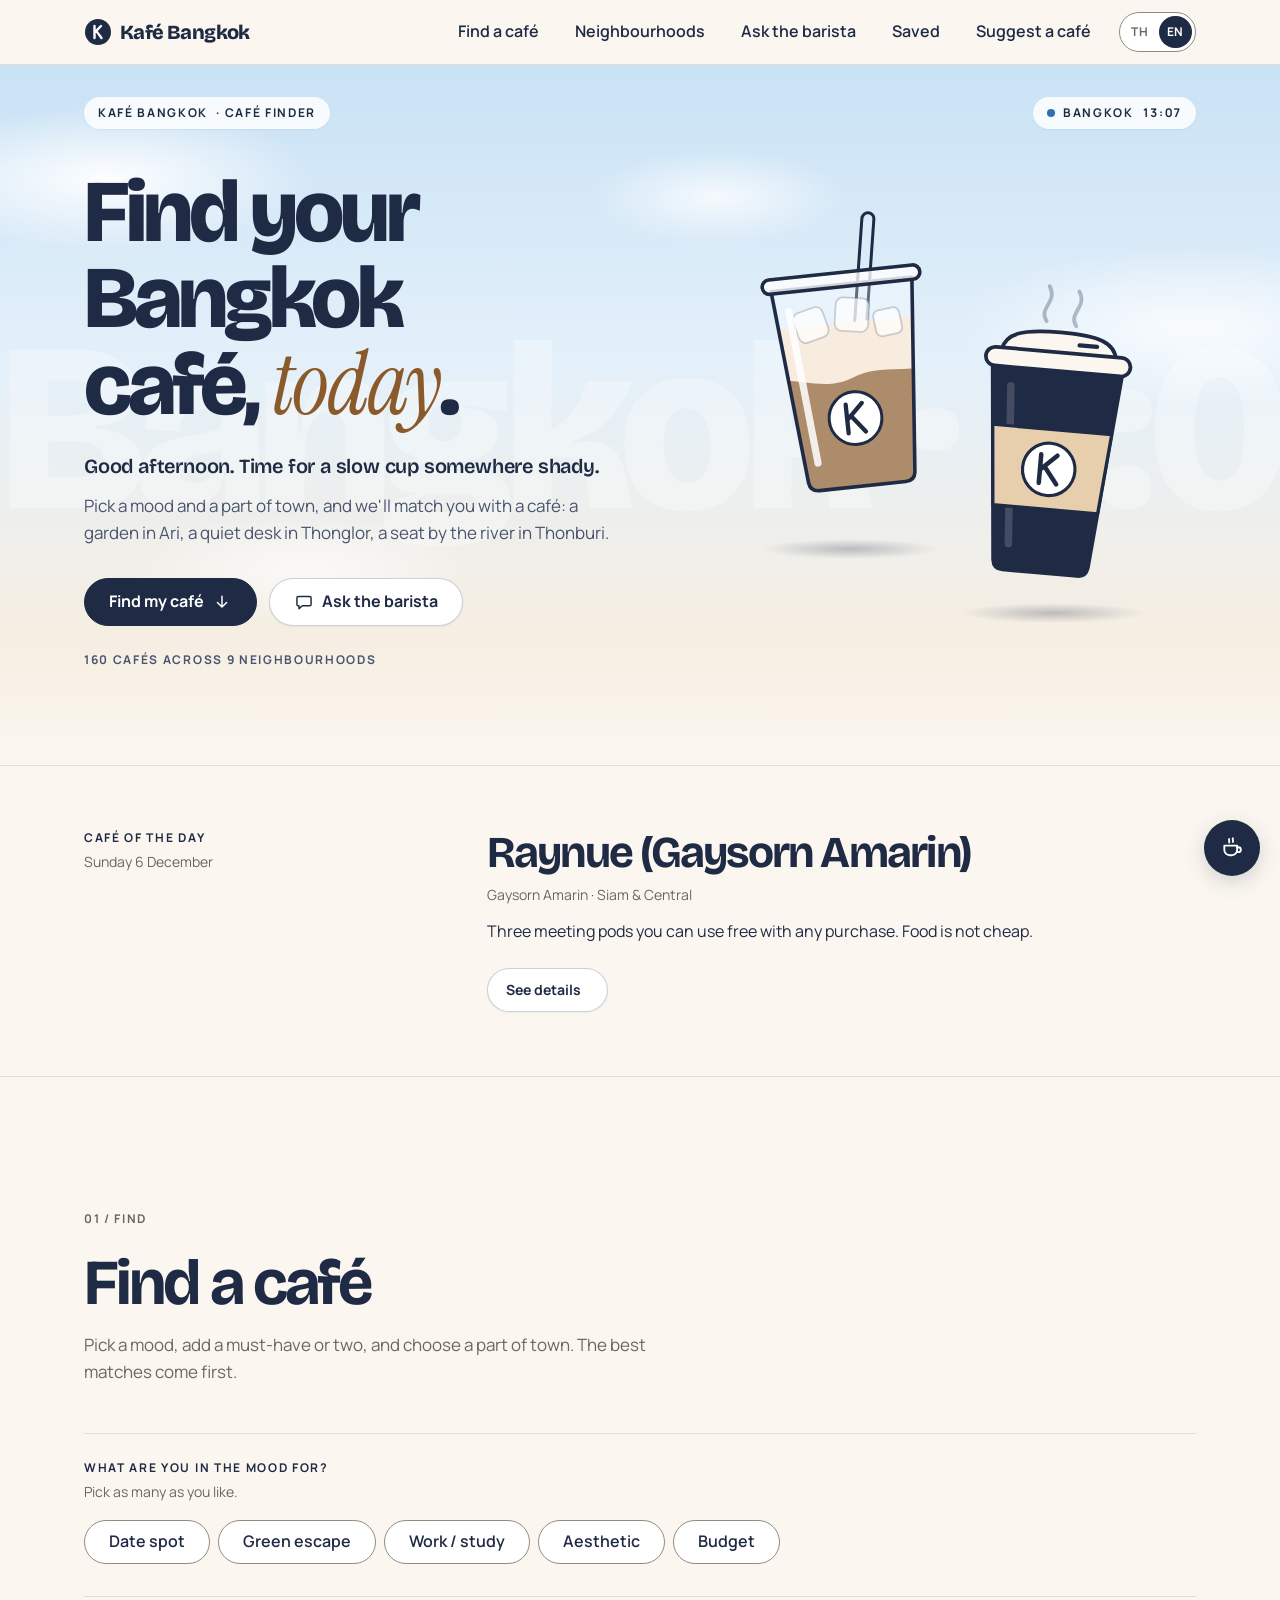
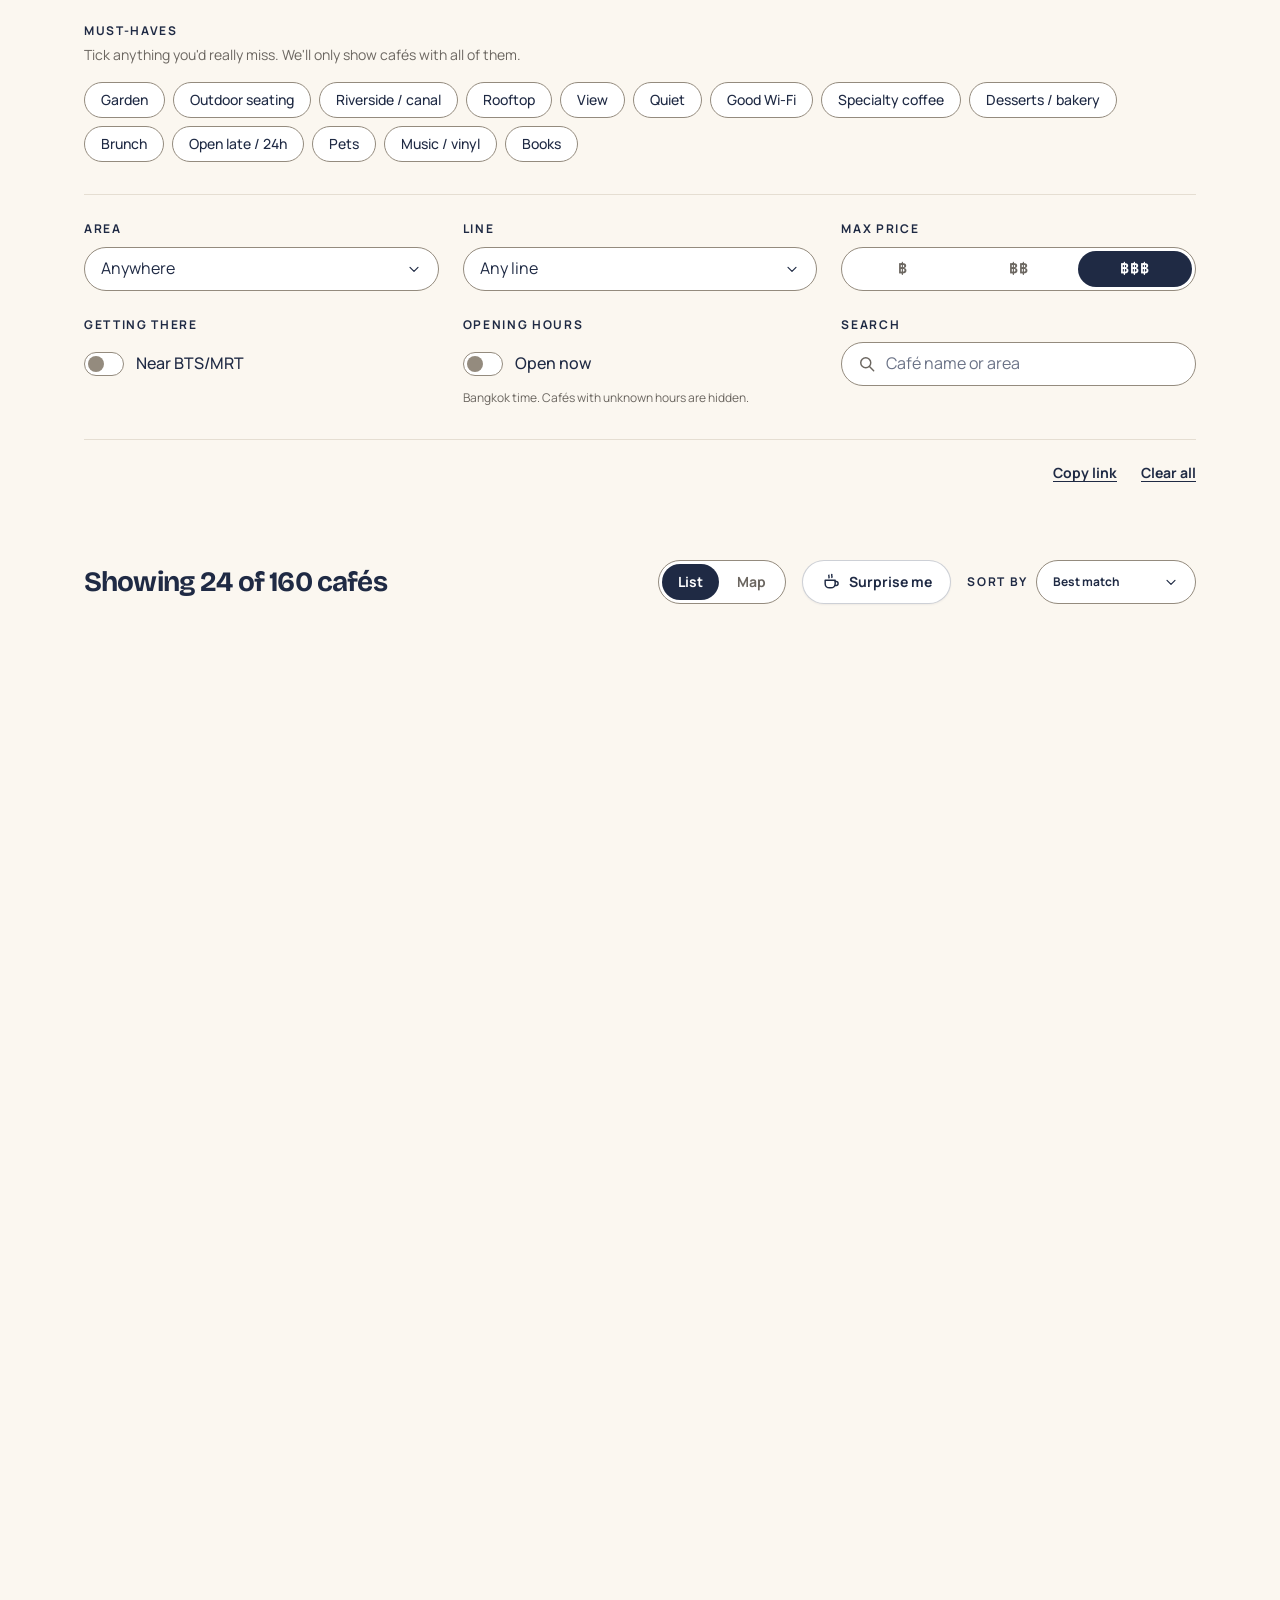
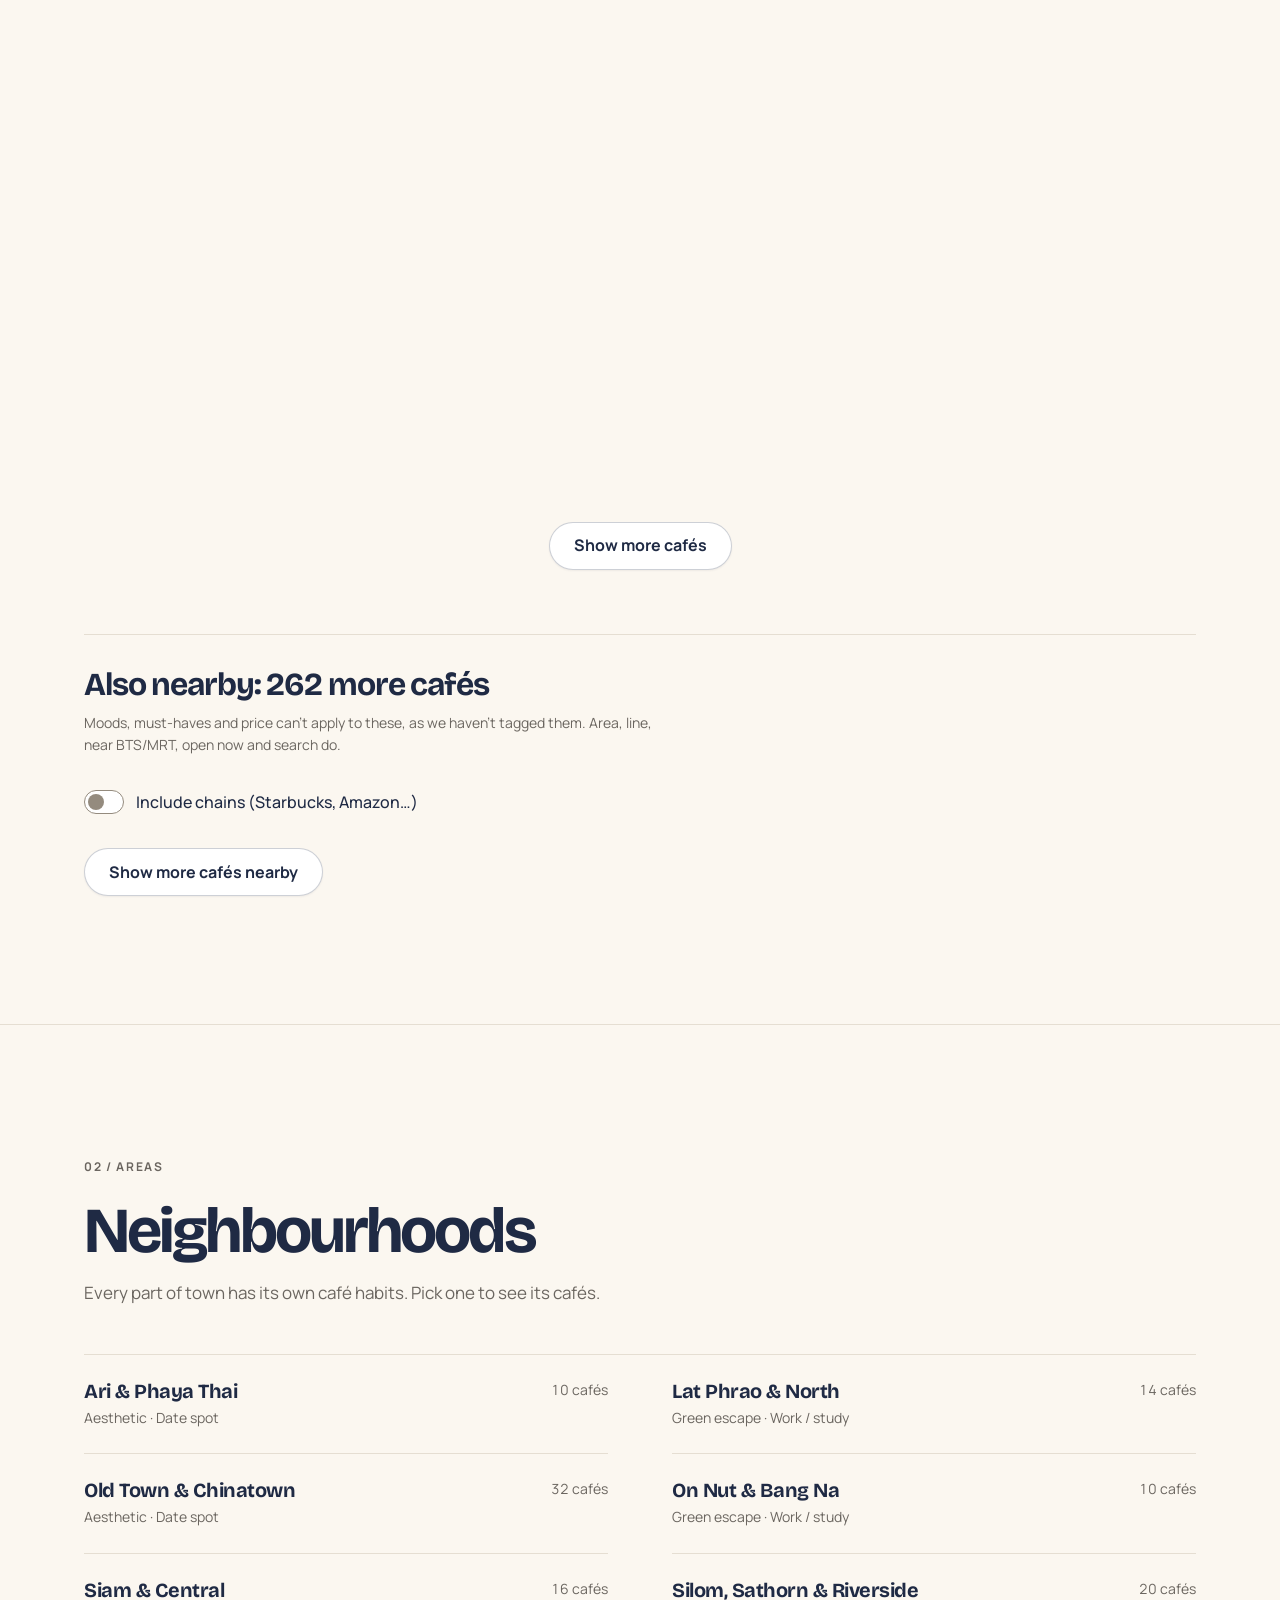
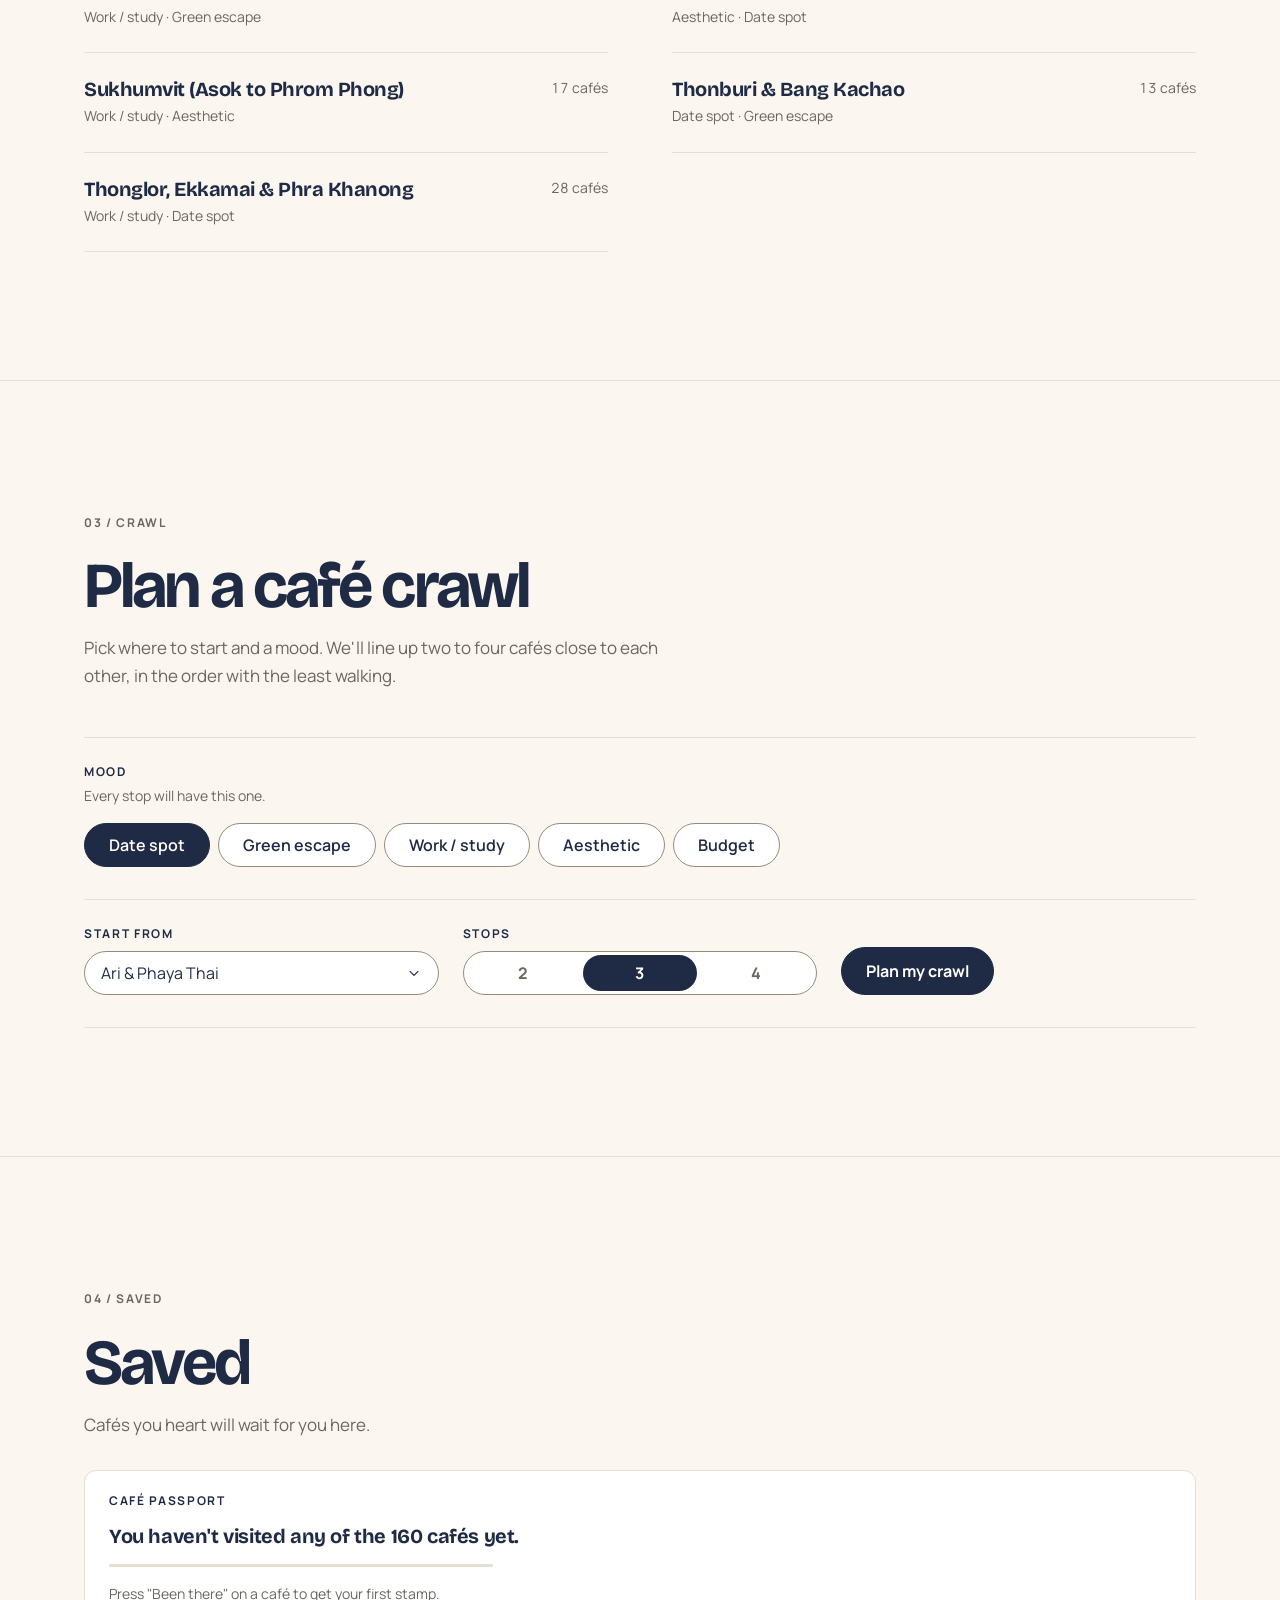
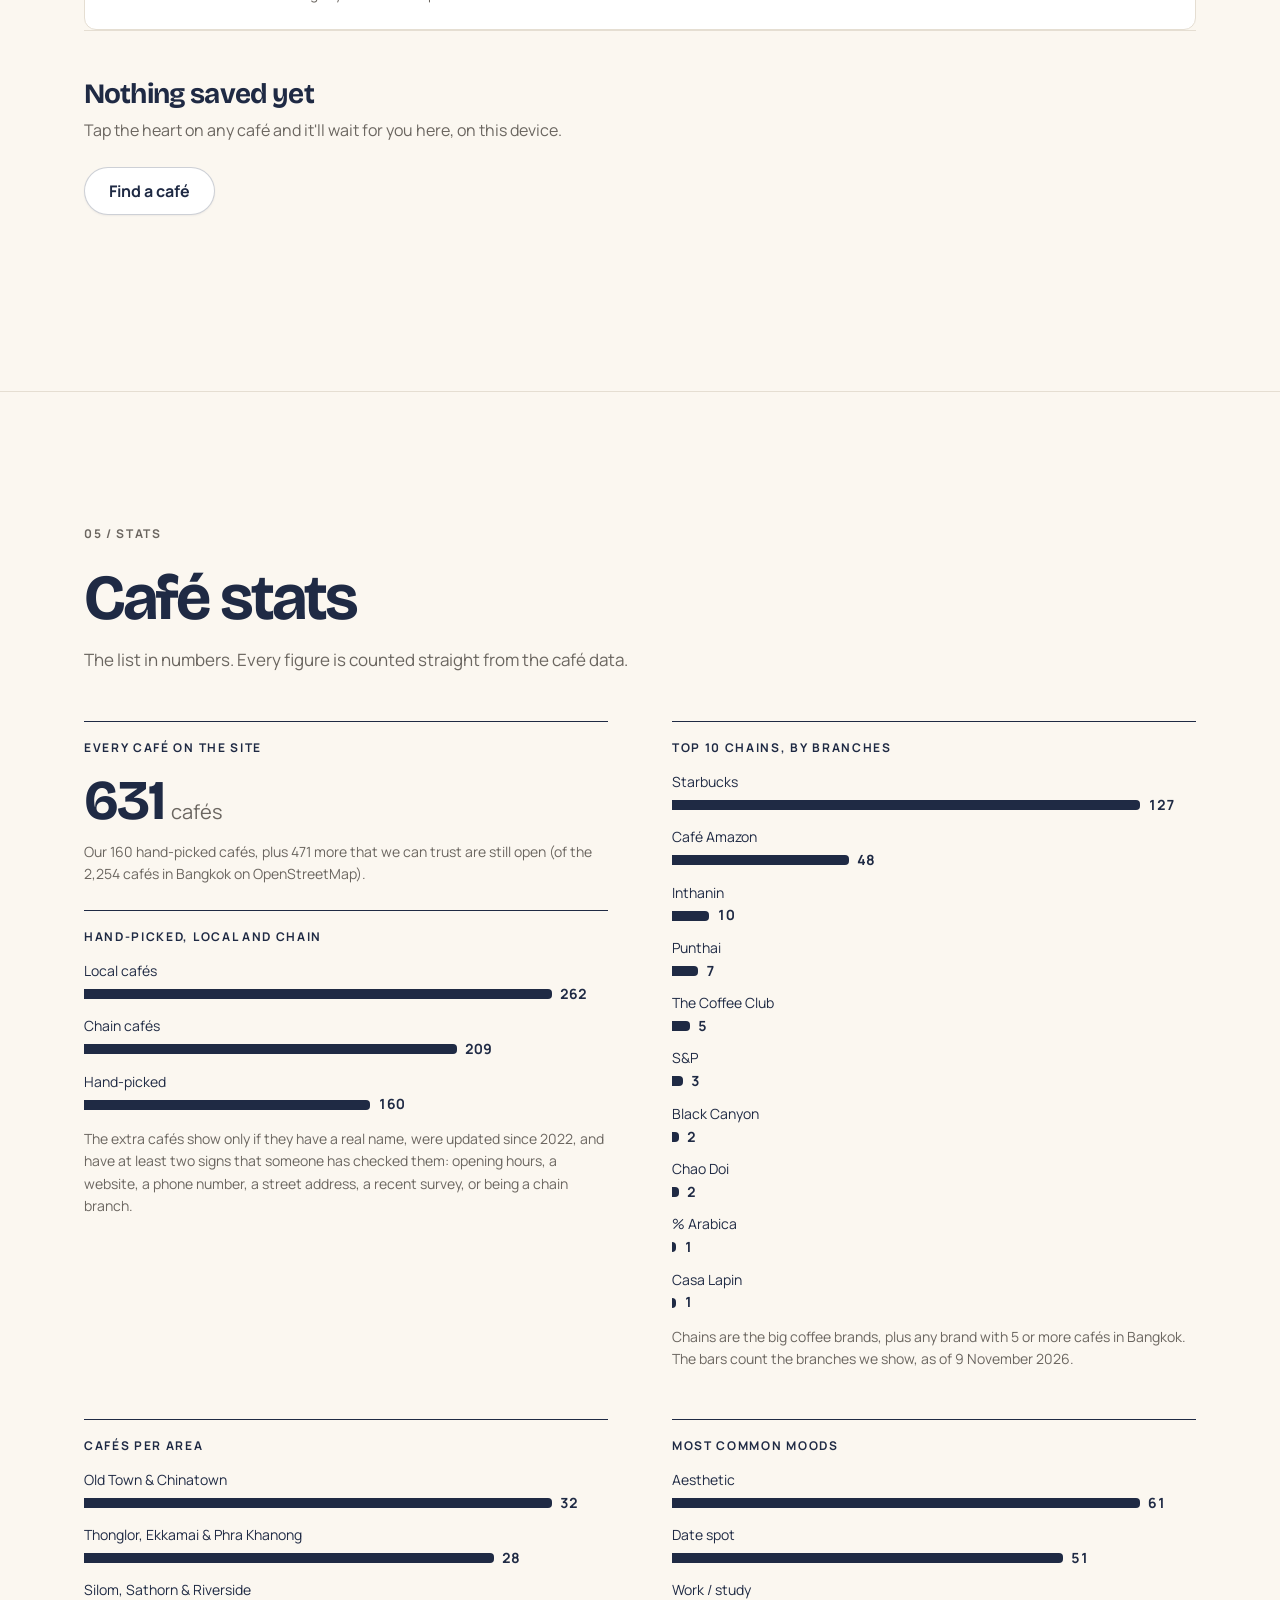
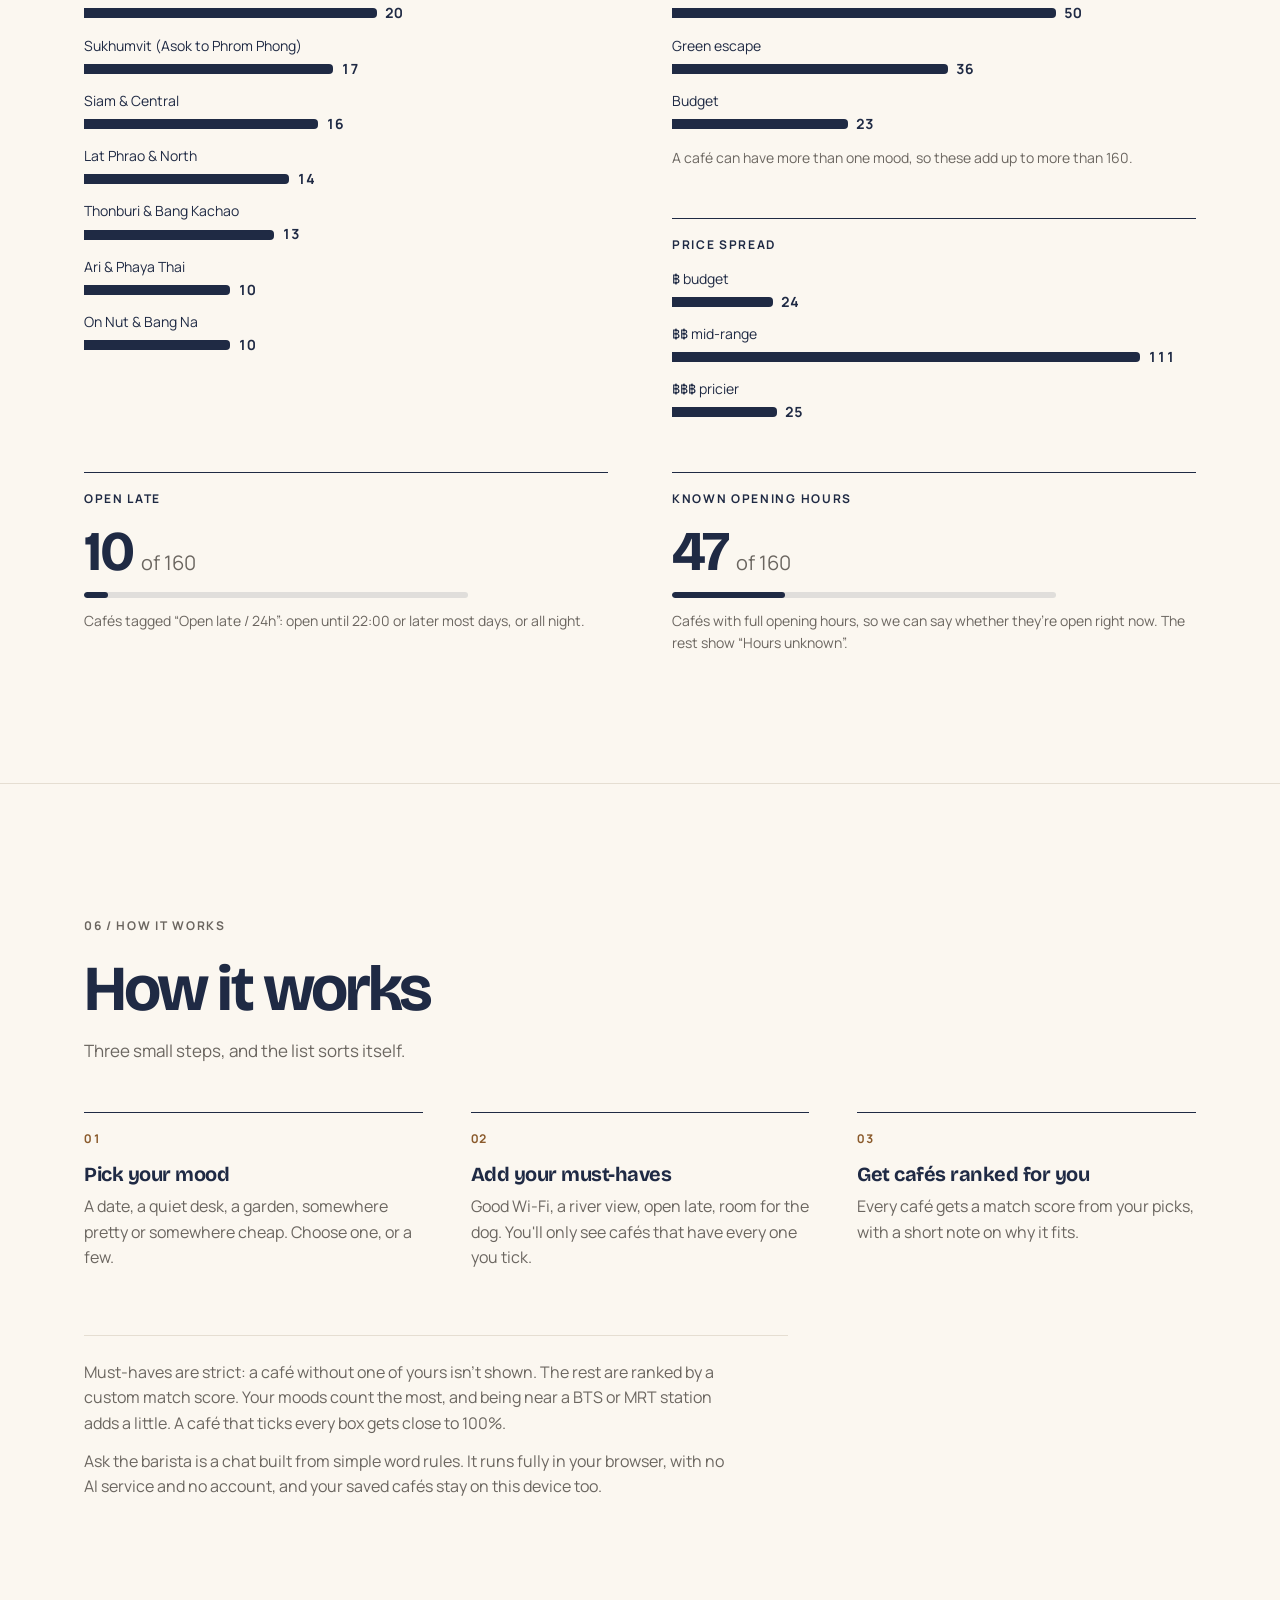
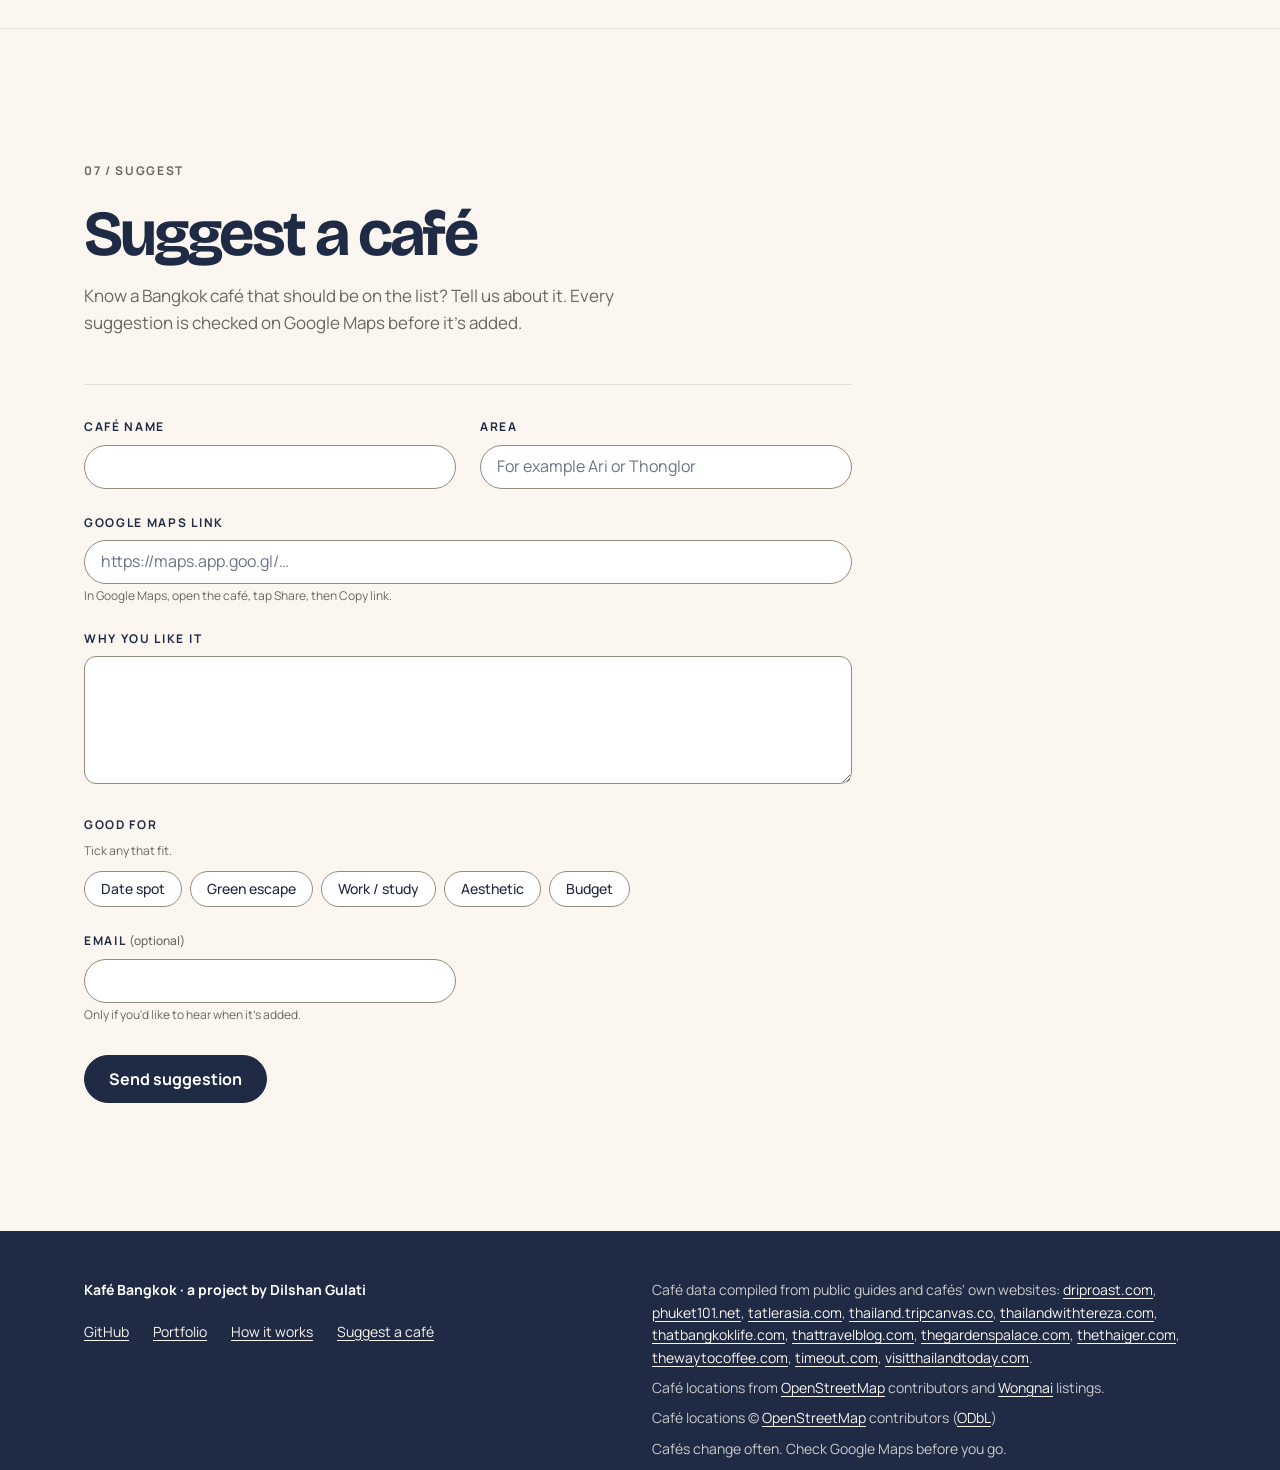
==== index.html @ fe8f9f93 "Initial commit: Kafé Bangkok café finder Static site (HTML, CSS, ES modules) that ranks 160 hand-pic" ====
<!DOCTYPE html>
<html lang="en">
<head>
  <meta charset="utf-8">
  <meta name="viewport" content="width=device-width, initial-scale=1">
  <title>Kafé Bangkok · find a café that fits your mood</title>
  <meta name="description" content="Find a Bangkok café that fits your mood: a garden to sit in, a quiet place to work, a date spot or somewhere cheap and cheerful. Cafés ranked for you, with a note on why each one fits.">
  <meta name="theme-color" content="#FBF7F0">
  <link rel="icon" href="favicon.svg" type="image/svg+xml">

  <!-- Open Graph: the title, text and picture shown when the link is shared.
       og:image and og:url must be full addresses: change them to your Netlify address. -->
  <meta property="og:type" content="website">
  <meta property="og:site_name" content="Kafé Bangkok">
  <meta property="og:title" content="Kafé Bangkok · find a café that fits your mood">
  <meta property="og:description" content="Pick a mood and a part of town, and get Bangkok cafés ranked for you, with a note on why each one fits.">
  <meta property="og:url" content="https://kafe-bangkok.netlify.app/">
  <meta property="og:image" content="https://kafe-bangkok.netlify.app/images/og-image.png">
  <meta property="og:image:width" content="1200">
  <meta property="og:image:height" content="630">
  <meta property="og:image:alt" content="An iced coffee and a navy hot cup, each with a K mark, floating in a soft morning sky next to the words Find your Bangkok café, today">
  <meta name="twitter:card" content="summary_large_image">

  <!-- Fonts: Bricolage Grotesque (headings), Instrument Serif italic (accent words and notes), Manrope (text) -->
  <link rel="preconnect" href="https://fonts.googleapis.com">
  <link rel="preconnect" href="https://fonts.gstatic.com" crossorigin>
  <link rel="stylesheet" href="https://fonts.googleapis.com/css2?family=Bricolage+Grotesque:opsz,wght@12..96,600..800&family=Instrument+Serif:ital@0;1&family=Manrope:wght@400;500;600;700&display=swap">
  <!-- Manrope has no ฿ sign, so prices get it from Noto Sans Thai. "text=฿" asks
       Google for a tiny file with only that one character in it. (When Thai is
       switched on, js/i18n.js loads the whole of Noto Sans Thai for the Thai letters.) -->
  <link rel="stylesheet" href="https://fonts.googleapis.com/css2?family=Noto+Sans+Thai:wght@500;700&text=%E0%B8%BF&display=swap">

  <link rel="stylesheet" href="css/style.css">

  <!-- Runs straight away, before the page is drawn:
       - adds a "js" class to <html>. The CSS uses it to turn the mobile menu
         into a drop-down only when JavaScript is running.
       - sets <html lang> to "th" or "en": the saved choice, or Thai for a first
         visit from a browser set to Thai. Doing it here (not later in i18n.js)
         means the page never flashes up in the wrong language's fonts. -->
  <script>
    document.documentElement.classList.add('js');
    (function () {
      var lang = null;
      try { lang = JSON.parse(localStorage.getItem('kafe-bangkok:lang')); } catch (e) {}
      if (lang !== 'en' && lang !== 'th') lang = /^th\b/i.test(navigator.language || '') ? 'th' : 'en';
      document.documentElement.lang = lang;
    })();
  </script>
  <script type="module" src="js/app.js"></script>
</head>
<body>
  <!-- The English words below are for anyone without JavaScript. js/i18n.js
       holds every word in English and Thai and fills in each data-i18n. -->
  <a class="skip-link" href="#main" data-i18n="skip">Skip to content</a>

  <!-- ============ Top bar ============ -->
  <header class="topbar">
    <div class="wrap topbar__inner">
      <!-- "#top" always scrolls back to the top of the page -->
      <a class="wordmark" href="#top">
        <svg class="k-mark wordmark__mark" viewBox="0 0 28 28" aria-hidden="true">
          <circle class="k-mark__disc" cx="14" cy="14" r="13"/>
          <path class="k-mark__k" d="M10.5 8v12M10.5 14.6L17 8M12.4 13.1l5.1 6.9"/>
        </svg>
        Kafé Bangkok
      </a>

      <button class="nav-toggle" type="button" aria-expanded="false" aria-controls="site-nav">
        <svg class="icon icon--sm nav-toggle__open" viewBox="0 0 24 24" aria-hidden="true">
          <path d="M4 7.5h16M4 12h12M4 16.5h16"/>
        </svg>
        <svg class="icon icon--sm nav-toggle__close" viewBox="0 0 24 24" aria-hidden="true">
          <path d="M6.5 6.5l11 11M17.5 6.5l-11 11"/>
        </svg>
        <!-- On the narrowest phones the word is hidden (screen readers still hear it) -->
        <span class="nav-toggle__label" data-i18n="nav.menu">Menu</span>
        <!-- On phones the "Saved" link is inside this menu, so the saved count
             sits on the button's corner instead. Shown once something is saved. -->
        <span class="menu-count" data-saved-badge hidden>
          <svg class="icon" viewBox="0 0 24 24" aria-hidden="true">
            <path d="M12 19.5s-7.5-4.6-7.5-10A4.2 4.2 0 0 1 8.7 5.2c1.5 0 2.6.8 3.3 2 .7-1.2 1.8-2 3.3-2a4.2 4.2 0 0 1 4.2 4.3c0 5.4-7.5 10-7.5 10z"/>
          </svg>
          <span data-saved-count>0</span><span class="visually-hidden" data-i18n="nav.savedBadge"> saved</span>
        </span>
      </button>

      <nav id="site-nav" class="site-nav" aria-label="Main" data-i18n-attr="aria-label:nav.label">
        <ul>
          <li><a class="nav-link" href="#finder" data-i18n="nav.find">Find a café</a></li>
          <li><a class="nav-link" href="#neighbourhoods" data-i18n="nav.areas">Neighbourhoods</a></li>
          <!-- A button, not a link: it opens the chat instead of going somewhere -->
          <li><button class="nav-link" type="button" data-open-chat data-i18n="nav.barista">Ask the barista</button></li>
          <!-- app.js fills in the count and shows it once something is saved -->
          <li><a class="nav-link" href="#saved"><span data-i18n="nav.saved">Saved</span> <span class="nav-count" data-saved-badge hidden><span data-saved-count>0</span><span class="visually-hidden" data-i18n="nav.savedCount"> cafés</span></span></a></li>
          <li><a class="nav-link" href="#suggest" data-i18n="nav.suggest">Suggest a café</a></li>
        </ul>
      </nav>

      <!-- Thai / English. aria-pressed says which one is on. Each button's
           lang lets screen readers say "ภาษาไทย" in a Thai voice. -->
      <div class="lang-switch" role="group" aria-label="Language" data-i18n-attr="aria-label:lang.label">
        <button type="button" class="lang-switch__option" data-lang="th" lang="th" aria-pressed="false">TH<span class="visually-hidden"> ภาษาไทย</span></button>
        <button type="button" class="lang-switch__option" data-lang="en" lang="en" aria-pressed="true">EN<span class="visually-hidden"> English</span></button>
      </div>
    </div>
  </header>

  <main id="main">
    <!-- ============ Hero ============ -->
    <section class="hero" aria-labelledby="hero-title">
      <!-- The sky: soft clouds and a huge, faint line of words drifting sideways.
           It's all decoration, so screen readers skip it (aria-hidden). -->
      <div class="hero__sky" aria-hidden="true">
        <span class="cloud cloud--1"></span>
        <span class="cloud cloud--2"></span>
        <span class="cloud cloud--3"></span>
        <span class="cloud cloud--4"></span>
        <div class="marquee">
          <!-- The words are written twice. The line slides left by exactly one
               copy, then starts again, so the loop never jumps. -->
          <div class="marquee__track">
            <span>Bangkok · 7:00 coffee · garden seats · late-night lattes ·&nbsp;</span>
            <span>Bangkok · 7:00 coffee · garden seats · late-night lattes ·&nbsp;</span>
          </div>
        </div>
      </div>

      <div class="wrap hero__inner">
        <!-- Two small labels in the top corners. CSS makes them uppercase. -->
        <div class="hero__labels">
          <span class="pill-label">Kafé Bangkok<span class="pill-label__more" data-i18n="hero.pillMore"> · Café finder</span></span>
          <!-- clock.js fills in Bangkok's time -->
          <span class="pill-label pill-label--clock">
            <span class="clock-dot" aria-hidden="true"></span>
            <span class="visually-hidden" data-i18n="hero.timeIn">Time in Bangkok:</span>
            <span aria-hidden="true" data-i18n="hero.city">Bangkok</span>
            <time data-clock-time>--:--</time>
          </span>
        </div>

        <h1 id="hero-title" class="hero__title" data-i18n-html="hero.title">Find your Bangkok café, <em>today</em>.</h1>

        <!-- Two Kafé Bangkok cups, drawn in SVG, floating gently (see "Hero cups" in style.css) -->
        <div class="hero__cups" role="img" aria-label="Two Kafé Bangkok cups: an iced coffee with a straw, and a navy hot cup with a lid" data-i18n-attr="aria-label:hero.cups">
          <span class="cup-shadow cup-shadow--iced"></span>
          <span class="cup-shadow cup-shadow--hot"></span>

          <!-- Iced coffee in a clear cup -->
          <div class="cup cup--iced">
            <svg class="cup__svg" viewBox="0 0 160 240" aria-hidden="true" focusable="false">
              <defs>
                <clipPath id="iced-cup-inside">
                  <path d="M21 60 L35.5 222 Q36.5 229 44 229 L116 229 Q123.5 229 124.5 222 L139 60 Z"/>
                </clipPath>
              </defs>
              <!-- the straw first, so the clear cup sits over its lower part -->
              <rect class="cup-straw" x="92" y="2" width="10" height="132" rx="5" transform="rotate(10 97 68)"/>
              <!-- the drink: milk on top, coffee below, a few ice cubes -->
              <g clip-path="url(#iced-cup-inside)">
                <rect class="cup-milk" x="0" y="92" width="160" height="150"/>
                <path class="cup-coffee" d="M0 138 C30 126 52 150 82 138 C108 128 128 142 160 132 V240 H0 Z"/>
                <rect class="cup-ice" x="38" y="78" width="26" height="26" rx="6" transform="rotate(-14 51 91)"/>
                <rect class="cup-ice" x="72" y="72" width="28" height="28" rx="6" transform="rotate(9 86 86)"/>
                <rect class="cup-ice" x="104" y="84" width="22" height="22" rx="5" transform="rotate(-6 115 95)"/>
              </g>
              <!-- the clear plastic cup, a shine, our K mark and the lid -->
              <path class="cup-glass" d="M21 60 L35.5 222 Q36.5 229 44 229 L116 229 Q123.5 229 124.5 222 L139 60 Z"/>
              <path class="cup-shine" d="M34 78 L45 206"/>
              <circle class="cup-badge" cx="80" cy="172" r="22"/>
              <path class="cup-k" d="M73 160 V184 M73 173 L86.5 160 M76.5 170 L87.5 184"/>
              <rect class="cup-lid cup-lid--clear" x="14" y="50" width="132" height="12" rx="6"/>
            </svg>
          </div>

          <!-- Navy paper hot cup with a lid -->
          <div class="cup cup--hot">
            <svg class="cup__svg" viewBox="0 0 160 240" aria-hidden="true" focusable="false">
              <path class="cup-steam" d="M68 32 C60 22 76 16 68 4"/>
              <path class="cup-steam cup-steam--2" d="M92 34 C84 24 100 18 92 6"/>
              <path class="cup-paper" d="M28 70 L42 226 Q43 233 50 233 L110 233 Q117 233 118 226 L132 70 Z"/>
              <path class="cup-shine cup-shine--soft" d="M44 86 L53 212"/>
              <!-- the cardboard sleeve, with our K mark -->
              <path class="cup-sleeve" d="M32.3 118 H127.7 L122 182 H38 Z"/>
              <circle class="cup-badge" cx="80" cy="150" r="21"/>
              <path class="cup-k" d="M73 138.5 V161.5 M73 151 L86 138.5 M76.5 148 L87 161.5"/>
              <!-- the lid: a dome on a rim, with a sip hole -->
              <path class="cup-lid" d="M34 58 C36 45 48 40 80 40 C112 40 124 45 126 58 Z"/>
              <rect class="cup-lid" x="22" y="56" width="116" height="15" rx="7.5"/>
              <path class="cup-sip" d="M96 49 H110"/>
            </svg>
          </div>
        </div>

        <div class="hero__body">
          <!-- clock.js changes this line with the time of day in Bangkok -->
          <p class="hero__greeting" data-greeting>Good morning. Here's where to get your first cup.</p>
          <p class="hero__lead" data-i18n="hero.lead">Pick a mood and a part of town, and we'll match you with a café: a garden in Ari, a quiet desk in Thonglor, a seat by the river in Thonburi.</p>

          <div class="hero__actions">
            <a class="btn btn--primary" href="#finder">
              <span data-i18n="hero.find">Find my café</span>
              <svg class="icon icon--sm" viewBox="0 0 24 24" aria-hidden="true">
                <path d="M12 5v13M6.5 12.5 12 18l5.5-5.5"/>
              </svg>
            </a>
            <button class="btn btn--secondary" type="button" data-open-chat>
              <svg class="icon icon--sm" viewBox="0 0 24 24" aria-hidden="true">
                <path d="M5 5.5h14A1.5 1.5 0 0 1 20.5 7v8a1.5 1.5 0 0 1-1.5 1.5h-9l-4 3.5v-3.5H5A1.5 1.5 0 0 1 3.5 15V7A1.5 1.5 0 0 1 5 5.5z"/>
              </svg>
              <span data-i18n="hero.ask">Ask the barista</span>
            </button>
            <!-- Only at night: clock.js shows it, app.js ticks "Open late / 24h" -->
            <button class="btn btn--night" type="button" data-open-late hidden>
              <svg class="icon icon--sm" viewBox="0 0 24 24" aria-hidden="true">
                <path d="M19.5 14.6A8 8 0 0 1 9.4 4.5a8 8 0 1 0 10.1 10.1z"/>
              </svg>
              <span data-i18n="hero.openLate">Open late right now</span>
            </button>
          </div>

          <!-- app.js fills this in from cafes.json (e.g. "95 cafés across 9 neighbourhoods"), so it is always right -->
          <p class="hero__meta" data-cafe-summary hidden></p>
        </div>
      </div>
    </section>

    <!-- ============ Café of the day ============
         One café a day, the same for everyone: app.js picks it from today's
         date in Bangkok and ui.js fills it in. Hidden until the data loads. -->
    <section id="today" class="today" aria-labelledby="today-title" hidden>
      <div class="wrap today__inner">
        <div class="today__label">
          <h2 id="today-title" class="today__heading" data-i18n="today.heading">Café of the day</h2>
          <p class="today__date"><time data-today-date></time></p>
        </div>
        <div class="today__cafe" data-today-cafe></div>
      </div>
    </section>

    <!-- ============ Finder ============ -->
    <section id="finder" class="section" aria-labelledby="finder-title">
      <div class="wrap">
        <p class="section-label" aria-hidden="true" data-i18n="finder.label">01 / Find</p>
        <h2 id="finder-title" data-i18n="finder.title">Find a café</h2>
        <p class="section__intro" data-i18n="finder.intro">Pick a mood, add a must-have or two, and choose a part of town. The best matches come first.</p>

        <!-- Shows a message if cafes.json fails to load -->
        <p class="load-status" data-load-status role="status"></p>

        <!-- Hidden until the café data has loaded (app.js removes "hidden") -->
        <div id="finder-app" hidden>
          <!-- The filters are one form. Every time anything in it changes,
               app.js reads the whole form into a single `prefs` object.
               The mood cards, chips, areas and prices are built from cafes.json. -->
          <form id="filters" class="filters" aria-label="Café filters" data-i18n-attr="aria-label:finder.form">

            <fieldset class="filter-group">
              <legend class="filter-group__legend" data-i18n="finder.moodLegend">What are you in the mood for?</legend>
              <p class="filter-group__hint" data-i18n="finder.moodHint">Pick as many as you like.</p>
              <div id="mood-options" class="pill-list"></div>
            </fieldset>

            <fieldset class="filter-group">
              <legend class="filter-group__legend" data-i18n="finder.mustLegend">Must-haves</legend>
              <p class="filter-group__hint" data-i18n="finder.mustHint">Tick anything you'd really miss. We'll only show cafés with all of them.</p>
              <div id="feature-options" class="chip-list"></div>
            </fieldset>

            <div class="filter-row">
              <div class="field">
                <label class="field__label" for="zone" data-i18n="finder.area">Area</label>
                <select id="zone" name="zone" class="select"></select>
              </div>

              <!-- BTS/MRT lines come from meta.lines in cafes.json (ui.js fills this in) -->
              <div class="field">
                <label class="field__label" for="line" data-i18n="finder.line">Line</label>
                <select id="line" name="line" class="select"></select>
              </div>

              <fieldset class="field">
                <legend class="field__label" data-i18n="finder.maxPrice">Max price</legend>
                <div id="price-options" class="segmented"></div>
              </fieldset>

              <div class="field">
                <span class="field__label" data-i18n="finder.gettingThere">Getting there</span>
                <label class="switch">
                  <input class="visually-hidden" type="checkbox" role="switch" name="nearStation" value="yes">
                  <span class="switch__track" aria-hidden="true"></span>
                  <span data-i18n="finder.nearStation">Near BTS/MRT</span>
                </label>
              </div>

              <div class="field">
                <span class="field__label" data-i18n="finder.hours">Opening hours</span>
                <label class="switch">
                  <input class="visually-hidden" type="checkbox" role="switch" name="openNow" value="yes" aria-describedby="open-now-hint">
                  <span class="switch__track" aria-hidden="true"></span>
                  <span data-i18n="finder.openNow">Open now</span>
                </label>
                <p id="open-now-hint" class="field__hint" data-i18n="finder.openNowHint">Bangkok time. Cafés with unknown hours are hidden.</p>
              </div>

              <div class="field">
                <label class="field__label" for="search" data-i18n="finder.search">Search</label>
                <div class="search">
                  <svg class="icon icon--sm search__icon" viewBox="0 0 24 24" aria-hidden="true">
                    <circle cx="10.5" cy="10.5" r="6"/>
                    <path d="M15 15l5 5"/>
                  </svg>
                  <input id="search" name="query" type="search" class="input" placeholder="Café name or area" autocomplete="off" data-i18n-attr="placeholder:finder.searchPlaceholder">
                </div>
              </div>
            </div>

            <div class="filters__foot">
              <!-- Copies the page address, which holds these filters (see "Shareable links" in app.js) -->
              <button type="button" class="link-button copy-link" data-copy-link>
                <span data-copy-label data-i18n="finder.copyLink">Copy link</span>
              </button>
              <p class="visually-hidden" role="status" data-copy-status></p>
              <button type="button" class="link-button" data-clear-filters data-i18n="finder.clearAll">Clear all</button>
            </div>
          </form>

          <div id="results-bar" class="results-bar">
            <!-- aria-live: screen readers announce the new count after each change -->
            <p id="result-count" class="results-bar__count" aria-live="polite" tabindex="-1"></p>
            <div class="results-bar__tools">
              <!-- List or Map. aria-pressed tells screen readers which one is on. -->
              <div class="view-switch" role="group" aria-label="Show results as" data-i18n-attr="aria-label:results.view">
                <button type="button" class="view-switch__option" data-view="list" aria-pressed="true" data-i18n="results.list">List</button>
                <button type="button" class="view-switch__option" data-view="map" aria-pressed="false" data-i18n="results.map">Map</button>
              </div>
              <!-- Opens a random café from the top 10. The steam puffs when pressed. -->
              <button type="button" class="btn btn--secondary btn--small surprise" data-surprise aria-haspopup="dialog">
                <svg class="icon icon--sm" viewBox="0 0 24 24" aria-hidden="true">
                  <path d="M5 10h12v4a5 5 0 0 1-5 5h-2a5 5 0 0 1-5-5z"/>
                  <path d="M17 11.5h1.2a2.3 2.3 0 0 1 0 4.6h-1.6"/>
                  <path class="surprise__steam" d="M9.5 3.8c-.8 1 .8 1.8 0 3.2"/>
                  <path class="surprise__steam surprise__steam--2" d="M13 3c-.8 1.1.8 2 0 3.5"/>
                </svg>
                <span data-i18n="results.surprise">Surprise me</span>
              </button>
              <div class="sort">
                <label for="sort" data-i18n="results.sortBy">Sort by</label>
                <select id="sort" class="select select--small">
                  <option value="best" data-i18n="results.sortBest">Best match</option>
                  <option value="price" data-i18n="results.sortPrice">Price, low to high</option>
                  <option value="name" data-i18n="results.sortName">Name, A to Z</option>
                </select>
              </div>
            </div>
          </div>

          <!-- An ordered list, because the results are a ranking -->
          <ol id="results" class="results" aria-label="Café results" data-i18n-attr="aria-label:results.label"></ol>

          <!-- Results are drawn 24 at a time; this adds the next 24 -->
          <div class="results-more" data-show-more hidden>
            <button type="button" class="btn btn--secondary" data-i18n="results.showMore">Show more cafés</button>
          </div>

          <!-- The Map view: the same filtered cafés as small pins (see js/map.js).
               Leaflet draws the map inside #map-canvas the first time it's opened. -->
          <div id="results-map" class="results-map map-frame" hidden>
            <div id="map-canvas" class="results-map__canvas" role="region" aria-label="Map of the cafés in your results" data-i18n-attr="aria-label:map.label"></div>
            <!-- What the three kinds of pin mean. map.js fills in the words and counts
                 once the OpenStreetMap cafés are on the map. -->
            <ul class="map-legend" data-map-legend aria-label="Map key" data-i18n-attr="aria-label:map.legend" hidden>
              <li class="map-legend__item map-legend__item--picked" data-legend="picked"></li>
              <li class="map-legend__item map-legend__item--local" data-legend="local"></li>
              <li class="map-legend__item map-legend__item--chain" data-legend="chain"></li>
            </ul>
            <p class="results-map__note" data-map-note role="status"></p>
          </div>

          <div id="empty-state" class="empty-state" hidden>
            <h3 class="empty-state__title">No café fits all of that</h3>
            <p class="empty-state__text">Try another area, a higher price or a shorter search, or switch off “Near BTS/MRT”.</p>
            <button class="btn btn--secondary" type="button" data-clear-filters data-i18n="empty.clear">Clear filters</button>
          </div>

          <!-- More cafés, from OpenStreetMap (js/osm.js; credited in the footer and
               the map's corner only). data/osm-cafes.json is
               only downloaded when "Show more cafés" is pressed or the map opens.
               Then the heading gets its count ("Also nearby: 412 more cafés…"),
               the chains switch appears, and the cards go in the list below. -->
          <section class="more-cafes" aria-labelledby="more-title">
            <h3 id="more-title" class="more-cafes__title" tabindex="-1" data-more-title data-i18n="more.titleIdle">More cafés nearby</h3>
            <p class="more-cafes__note" data-i18n="more.note">Moods, must-haves and price can't apply to these, as we haven't tagged them. Area, line, near BTS/MRT, open now and search do.</p>

            <div class="more-cafes__controls" data-more-controls hidden>
              <label class="switch">
                <input class="visually-hidden" type="checkbox" role="switch" data-chains>
                <span class="switch__track" aria-hidden="true"></span>
                <span data-i18n="more.chains">Include chains (Starbucks, Amazon…)</span>
              </label>
              <!-- Shown while "Include chains" is on: every chain brand, biggest first -->
              <div class="field more-cafes__brand" data-brand-field hidden>
                <label class="field__label" for="brand" data-i18n="more.brand">Brand</label>
                <select id="brand" class="select select--small" data-brand></select>
              </div>
            </div>

            <p class="more-cafes__status" data-more-status role="status"></p>
            <button class="btn btn--secondary more-cafes__open" type="button" data-more-open data-i18n="more.show">Show more cafés nearby</button>

            <ol class="results more-cafes__list" data-more-list aria-label="More cafés nearby" data-i18n-attr="aria-label:more.list" hidden></ol>
            <p class="more-cafes__empty" data-more-empty data-i18n="more.empty" hidden>No more cafés nearby fit these filters.</p>
            <div class="results-more" data-more-next hidden>
              <button type="button" class="btn btn--secondary"></button>
            </div>
          </section>
        </div>
      </div>
    </section>

    <!-- ============ Neighbourhoods ============ -->
    <section id="neighbourhoods" class="section" aria-labelledby="neighbourhoods-title">
      <div class="wrap">
        <p class="section-label" aria-hidden="true" data-i18n="areas.label">02 / Areas</p>
        <h2 id="neighbourhoods-title" data-i18n="areas.title">Neighbourhoods</h2>
        <p class="section__intro" data-i18n="areas.intro">Every part of town has its own café habits. Pick one to see its cafés.</p>
        <!-- ui.js builds a card for each zone in cafes.json -->
        <ul id="zone-list" class="zone-grid"></ul>
      </div>
    </section>

    <!-- ============ Café crawl ============ -->
    <section id="crawl" class="section" aria-labelledby="crawl-title">
      <div class="wrap">
        <p class="section-label" aria-hidden="true" data-i18n="crawl.label">03 / Crawl</p>
        <h2 id="crawl-title" data-i18n="crawl.title">Plan a café crawl</h2>
        <p class="section__intro" data-i18n="crawl.intro">Pick where to start and a mood. We'll line up two to four cafés close to each other, in the order with the least walking.</p>

        <!-- Hidden until the café data has loaded (crawl.js removes "hidden").
             crawl.js fills in the moods and the starting points from cafes.json. -->
        <div id="crawl-app" hidden>
          <form id="crawl-form" class="filters crawl-form" aria-label="Plan a café crawl" data-i18n-attr="aria-label:crawl.form">
            <fieldset class="filter-group">
              <legend class="filter-group__legend" data-i18n="crawl.mood">Mood</legend>
              <p class="filter-group__hint" data-i18n="crawl.moodHint">Every stop will have this one.</p>
              <div class="pill-list" data-crawl-moods></div>
            </fieldset>

            <div class="filter-row">
              <div class="field">
                <label class="field__label" for="crawl-start" data-i18n="crawl.start">Start from</label>
                <select id="crawl-start" name="start" class="select"></select>
              </div>

              <fieldset class="field">
                <legend class="field__label" data-i18n="crawl.stops">Stops</legend>
                <div class="segmented">
                  <label class="segmented__option"><input class="visually-hidden" type="radio" name="stops" value="2">2</label>
                  <label class="segmented__option"><input class="visually-hidden" type="radio" name="stops" value="3" checked>3</label>
                  <label class="segmented__option"><input class="visually-hidden" type="radio" name="stops" value="4">4</label>
                </div>
              </fieldset>

              <div class="field crawl-form__submit">
                <button type="submit" class="btn btn--primary" data-i18n="crawl.plan">Plan my crawl</button>
              </div>
            </div>
          </form>

          <!-- The plan. crawl.js fills it in and shows it after "Plan my crawl". -->
          <div id="crawl-result" class="crawl" hidden>
            <!-- tabindex="-1": crawl.js moves focus here, so screen readers read the new plan -->
            <h3 class="crawl__title" tabindex="-1" data-crawl-title></h3>
            <p class="crawl__meta" data-crawl-meta></p>
            <p class="crawl__note" data-crawl-note></p>

            <div class="crawl__layout" data-crawl-layout>
              <div class="crawl__route">
                <!-- An ordered list, because the stops are a route: 1, then 2, then 3 -->
                <ol class="crawl__stops" aria-label="Stops, in order" data-i18n-attr="aria-label:crawl.stopsLabel" data-crawl-stops></ol>
                <!-- crawl.js sets the address (and adds the arrow icon) -->
                <a class="btn btn--primary crawl__maps" href="https://www.google.com/maps" target="_blank" rel="noopener noreferrer" data-crawl-maps>
                  <span data-i18n="crawl.openRoute">Open route in Google Maps</span><span class="visually-hidden" data-i18n="newTab"> (opens in a new tab)</span>
                </a>
              </div>

              <!-- The same stops as numbered pins (js/map.js, showCrawlMap) -->
              <div class="crawl__map map-frame">
                <div id="crawl-map" class="crawl__canvas" role="region" aria-label="Map of your café crawl" data-i18n-attr="aria-label:crawl.mapLabel"></div>
                <p class="results-map__note" data-crawl-map-note role="status"></p>
              </div>
            </div>
          </div>
          <!-- Says "Stop 2 is now …" to screen readers after a swap -->
          <p class="visually-hidden" role="status" data-crawl-status></p>
        </div>
      </div>
    </section>

    <!-- ============ Saved ============ -->
    <section id="saved" class="section" aria-labelledby="saved-title">
      <div class="wrap">
        <p class="section-label" aria-hidden="true" data-i18n="saved.label">04 / Saved</p>
        <!-- tabindex="-1": app.js can move focus here (after un-hearting a café in this list) -->
        <h2 id="saved-title" tabindex="-1" data-i18n="saved.title">Saved</h2>
        <!-- ui.js writes the summary, e.g. "3 cafés saved, 1 of them visited." -->
        <p id="saved-summary" class="section__intro">Cafés you heart will wait for you here.</p>

        <!-- Café passport: ui.js fills in the progress and a stamp per visited neighbourhood -->
        <div class="passport">
          <h3 class="passport__title" data-i18n="passport.title">Café passport</h3>
          <p id="passport-progress" class="passport__progress"></p>
          <div class="passport__bar" aria-hidden="true"><span></span></div>
          <ul id="passport-stamps" class="passport__stamps" aria-label="Neighbourhood stamps" data-i18n-attr="aria-label:passport.stamps"></ul>
          <p id="passport-note" class="passport__note"></p>
        </div>

        <ol id="saved-list" class="results saved-list" aria-label="Saved cafés" data-i18n-attr="aria-label:saved.list" hidden></ol>

        <div id="saved-empty" class="empty-state" hidden>
          <h3 class="empty-state__title" data-i18n="saved.emptyTitle">Nothing saved yet</h3>
          <p class="empty-state__text" data-i18n="saved.emptyText">Tap the heart on any café and it'll wait for you here, on this device.</p>
          <a class="btn btn--secondary" href="#finder" data-i18n="saved.emptyButton">Find a café</a>
        </div>
      </div>
    </section>

    <!-- ============ Café stats ============ -->
    <section id="stats" class="section" aria-labelledby="stats-title">
      <div class="wrap">
        <p class="section-label" aria-hidden="true" data-i18n="stats.label">05 / Stats</p>
        <h2 id="stats-title" data-i18n="stats.title">Café stats</h2>
        <p class="section__intro" data-i18n="stats.intro">The list in numbers. Every figure is counted straight from the café data.</p>
        <!-- ui.js draws the charts here (plain HTML and CSS bars), counted by app.js from cafes.json -->
        <div class="stats" data-stats></div>
      </div>
    </section>

    <!-- ============ How it works ============ -->
    <section id="how-it-works" class="section how" aria-labelledby="how-title">
      <div class="wrap">
        <p class="section-label" aria-hidden="true" data-i18n="how.label">06 / How it works</p>
        <h2 id="how-title" data-i18n="how.title">How it works</h2>
        <p class="section__intro" data-i18n="how.intro">Three small steps, and the list sorts itself.</p>

        <ol class="how__steps">
          <li class="how__step">
            <span class="how__num" aria-hidden="true">01</span>
            <h3 class="how__title" data-i18n="how.step1Title">Pick your mood</h3>
            <p class="how__text" data-i18n="how.step1Text">A date, a quiet desk, a garden, somewhere pretty or somewhere cheap. Choose one, or a few.</p>
          </li>
          <li class="how__step">
            <span class="how__num" aria-hidden="true">02</span>
            <h3 class="how__title" data-i18n="how.step2Title">Add your must-haves</h3>
            <p class="how__text" data-i18n="how.step2Text">Good Wi-Fi, a river view, open late, room for the dog. You'll only see cafés that have every one you tick.</p>
          </li>
          <li class="how__step">
            <span class="how__num" aria-hidden="true">03</span>
            <h3 class="how__title" data-i18n="how.step3Title">Get cafés ranked for you</h3>
            <p class="how__text" data-i18n="how.step3Text">Every café gets a match score from your picks, with a short note on why it fits.</p>
          </li>
        </ol>

        <div class="how__note">
          <p data-i18n="how.note1">Must-haves are strict: a café without one of yours isn't shown. The rest are ranked by a custom match score. Your moods count the most, and being near a BTS or MRT station adds a little. A café that ticks every box gets close to 100%.</p>
          <p data-i18n="how.note2">Ask the barista is a chat built from simple word rules. It runs fully in your browser, with no AI service and no account, and your saved cafés stay on this device too.</p>
        </div>
      </div>
    </section>

    <!-- ============ Suggest a café ============ -->
    <section id="suggest" class="section" aria-labelledby="suggest-title">
      <div class="wrap">
        <p class="section-label" aria-hidden="true" data-i18n="suggest.label">07 / Suggest</p>
        <h2 id="suggest-title" data-i18n="suggest.title">Suggest a café</h2>
        <p class="section__intro" data-i18n="suggest.intro">Know a Bangkok café that should be on the list? Tell us about it. Every suggestion is checked on Google Maps before it's added.</p>

        <!-- Netlify Forms: data-netlify="true" asks Netlify to collect what this
             form sends (see js/suggest.js). netlify-honeypot names the hidden
             spam trap below. "name" is what the form is called in Netlify. -->
        <form id="suggest-form" class="suggest-form" name="suggest-cafe" method="POST" data-netlify="true" netlify-honeypot="bot-field">
          <!-- The honeypot: hidden from people, but spam bots fill it in, and
               Netlify throws away anything that has it filled in -->
          <p hidden>
            <label>Leave this empty: <input name="bot-field" tabindex="-1" autocomplete="off"></label>
          </p>

          <div class="suggest-form__grid">
            <div class="field">
              <label class="field__label" for="suggest-name" data-i18n="suggest.name">Café name</label>
              <input id="suggest-name" class="input" type="text" name="name" required maxlength="100" autocomplete="off" aria-describedby="suggest-name-error">
              <p id="suggest-name-error" class="field__error" data-error-for="name" hidden></p>
            </div>

            <div class="field">
              <label class="field__label" for="suggest-area" data-i18n="suggest.area">Area</label>
              <input id="suggest-area" class="input" type="text" name="area" required maxlength="80" autocomplete="off" placeholder="For example Ari or Thonglor" data-i18n-attr="placeholder:suggest.areaPlaceholder" aria-describedby="suggest-area-error">
              <p id="suggest-area-error" class="field__error" data-error-for="area" hidden></p>
            </div>

            <div class="field field--wide">
              <label class="field__label" for="suggest-maps" data-i18n="suggest.maps">Google Maps link</label>
              <input id="suggest-maps" class="input" type="url" name="mapsUrl" required maxlength="500" autocomplete="off" inputmode="url" placeholder="https://maps.app.goo.gl/…" aria-describedby="suggest-maps-hint suggest-maps-error">
              <p id="suggest-maps-hint" class="field__hint" data-i18n="suggest.mapsHint">In Google Maps, open the café, tap Share, then Copy link.</p>
              <p id="suggest-maps-error" class="field__error" data-error-for="mapsUrl" hidden></p>
            </div>

            <div class="field field--wide">
              <label class="field__label" for="suggest-why" data-i18n="suggest.why">Why you like it</label>
              <textarea id="suggest-why" class="input textarea" name="why" rows="4" required maxlength="1000" aria-describedby="suggest-why-error"></textarea>
              <p id="suggest-why-error" class="field__error" data-error-for="why" hidden></p>
            </div>

            <!-- Netlify has to see a field called "moods[]" here in the HTML.
                 suggest.js rebuilds these boxes from meta.moods in cafes.json. -->
            <fieldset class="field field--wide" aria-describedby="suggest-moods-hint suggest-moods-error">
              <legend class="field__label" data-i18n="suggest.goodFor">Good for</legend>
              <p id="suggest-moods-hint" class="field__hint suggest-form__moods-hint" data-i18n="suggest.goodForHint">Tick any that fit.</p>
              <div class="chip-list" data-suggest-moods>
                <label class="chip"><input class="visually-hidden" type="checkbox" name="moods[]" value="date"> Date spot</label>
                <label class="chip"><input class="visually-hidden" type="checkbox" name="moods[]" value="green"> Green escape</label>
                <label class="chip"><input class="visually-hidden" type="checkbox" name="moods[]" value="work"> Work / study</label>
                <label class="chip"><input class="visually-hidden" type="checkbox" name="moods[]" value="aesthetic"> Aesthetic</label>
                <label class="chip"><input class="visually-hidden" type="checkbox" name="moods[]" value="budget"> Budget</label>
              </div>
              <p id="suggest-moods-error" class="field__error" data-error-for="moods[]" hidden></p>
            </fieldset>

            <div class="field">
              <label class="field__label" for="suggest-email"><span data-i18n="suggest.email">Email</span> <span class="field__optional" data-i18n="suggest.optional">(optional)</span></label>
              <input id="suggest-email" class="input" type="email" name="email" maxlength="200" autocomplete="email" aria-describedby="suggest-email-hint suggest-email-error">
              <p id="suggest-email-hint" class="field__hint" data-i18n="suggest.emailHint">Only if you'd like to hear when it's added.</p>
              <p id="suggest-email-error" class="field__error" data-error-for="email" hidden></p>
            </div>
          </div>

          <div class="suggest-form__foot">
            <button type="submit" class="btn btn--primary" data-i18n="suggest.send">Send suggestion</button>
            <!-- "Sorry, it didn't send" goes here (role="status" reads it out) -->
            <p class="suggest-form__status" role="status" data-suggest-status></p>
          </div>
        </form>

        <!-- Shown instead of the form once it has been sent -->
        <div id="suggest-thanks" class="suggest-thanks" hidden>
          <h3 class="suggest-thanks__title" tabindex="-1" data-i18n="suggest.thanksTitle">Thank you!</h3>
          <p><span data-i18n="suggest.thanksBefore">We've got your suggestion for </span><strong data-suggest-name></strong><span data-i18n="suggest.thanksAfter">. We'll check it on Google Maps and add it to the list if it's a good fit.</span></p>
          <button type="button" class="btn btn--secondary" data-suggest-again data-i18n="suggest.again">Suggest another café</button>
        </div>
      </div>
    </section>
  </main>

  <!-- ============ Footer ============ -->
  <footer class="site-footer">
    <div class="wrap site-footer__inner">
      <div class="site-footer__about">
        <p class="site-footer__name" data-i18n="footer.byline">
          Kafé Bangkok · a project by Dilshan Gulati
        </p>
        <!-- Source code and portfolio -->
        <ul class="site-footer__links">
          <li><a href="https://github.com/dilshangulati07-crypto/kafe-bangkok">GitHub</a></li>
          <li><a href="https://dilshanportfolio1.netlify.app" data-i18n="footer.portfolio">Portfolio</a></li>
          <li><a href="#how-it-works" data-i18n="footer.how">How it works</a></li>
          <li><a href="#suggest" data-i18n="footer.suggest">Suggest a café</a></li>
        </ul>
      </div>
      <div class="site-footer__data">
        <!-- ui.js adds the list of source sites from cafes.json after "public guides" -->
        <p><span data-i18n="footer.data">Café data compiled from public guides and cafés' own websites</span><span data-source-list></span>.</p>
        <p data-i18n-html="footer.locations">Café locations from <a href="https://www.openstreetmap.org/copyright">OpenStreetMap</a> contributors and <a href="https://www.wongnai.com/">Wongnai</a> listings.</p>
        <p data-i18n-html="footer.osm">Café locations © <a href="https://www.openstreetmap.org/copyright">OpenStreetMap</a> contributors (<a href="https://opendatacommons.org/licenses/odbl/">ODbL</a>)</p>
        <p data-i18n="footer.check">Cafés change often. Check Google Maps before you go.</p>
      </div>
    </div>
  </footer>

  <!-- ============ Café drawer ============
       A <dialog>: ui.js fills it in and opens it with showModal() when a card
       is clicked. It's a panel on the right on wide screens and a sheet that
       slides up from the bottom on phones (see "Café drawer" in style.css). -->
  <dialog id="cafe-drawer" class="drawer" aria-labelledby="drawer-title">
    <div class="drawer__panel">
      <button class="icon-button drawer__close" type="button" data-close-drawer>
        <svg class="icon icon--sm" viewBox="0 0 24 24" aria-hidden="true">
          <path d="M6.5 6.5l11 11M17.5 6.5l-11 11"/>
        </svg>
        <span class="visually-hidden" data-i18n="drawer.close">Close</span>
      </button>
      <!-- ui.js puts the café's details here -->
      <div class="drawer__body"></div>
      <!-- and the "Open in Google Maps" button here, always in view at the bottom -->
      <div class="drawer__foot"></div>
    </div>
  </dialog>

  <!-- ============ Compare ============ -->
  <!-- The bar at the bottom while cafés are ticked for Compare. The round
       chat button moves up above it (see "Compare" in style.css). -->
  <div class="compare-bar" role="region" aria-label="Compare cafés" data-i18n-attr="aria-label:compare.label" hidden>
    <div class="wrap compare-bar__inner">
      <ul class="compare-bar__list"></ul>
      <button type="button" class="link-button compare-bar__clear" data-compare-clear data-i18n="compare.clear">Clear</button>
      <button type="button" class="btn btn--primary btn--small" data-compare-open aria-haspopup="dialog">
        <span data-i18n="compare.button">Compare</span> <span class="compare-bar__count" data-compare-count>0</span>
      </button>
    </div>
  </div>
  <!-- Says "Natura Café added to compare" to screen readers -->
  <p id="compare-status" class="visually-hidden" aria-live="polite"></p>

  <!-- The side-by-side table. A sheet from the bottom on phones, centred on wider screens. -->
  <dialog id="compare-dialog" class="compare-dialog" aria-labelledby="compare-title">
    <div class="compare-dialog__panel">
      <div class="compare-dialog__head">
        <h2 id="compare-title" class="compare-dialog__title" tabindex="-1" data-i18n="compare.title">Side by side</h2>
        <button class="icon-button" type="button" data-close-compare>
          <svg class="icon icon--sm" viewBox="0 0 24 24" aria-hidden="true">
            <path d="M6.5 6.5l11 11M17.5 6.5l-11 11"/>
          </svg>
          <span class="visually-hidden" data-i18n="compare.close">Close</span>
        </button>
      </div>
      <div class="compare-dialog__body">
        <p class="compare-dialog__hint" data-i18n="compare.hint">Swipe the table sideways to see every café.</p>
        <!-- tabindex="0" lets keyboard users scroll the table with the arrow keys -->
        <div class="compare-scroll" tabindex="0" role="region" aria-label="Comparison table" data-i18n-attr="aria-label:compare.table">
          <table class="compare-table"></table>
        </div>
      </div>
    </div>
  </dialog>

  <!-- ============ Ask the barista ============ -->
  <!-- Round button in the bottom-right corner. chat.js shows it once the
       café data has loaded (until then the barista has nothing to suggest). -->
  <button class="chat-fab" type="button" data-open-chat hidden>
    <svg class="icon" viewBox="0 0 24 24" aria-hidden="true">
      <path d="M5 10h12v4a5 5 0 0 1-5 5h-2a5 5 0 0 1-5-5z"/>
      <path d="M17 11.5h1.2a2.3 2.3 0 0 1 0 4.6h-1.6"/>
      <path class="chat-fab__steam" d="M9.5 3.8c-.8 1 .8 1.8 0 3.2"/>
      <path class="chat-fab__steam chat-fab__steam--2" d="M13 3c-.8 1.1.8 2 0 3.5"/>
    </svg>
    <span class="visually-hidden" data-i18n="chat.open">Ask the barista</span>
  </button>

  <!-- The chat panel: a <dialog>, like the drawer. Full screen on phones,
       a panel in the bottom-right corner on wider screens. -->
  <dialog id="chat" class="chat" aria-labelledby="chat-title">
    <div class="chat__panel">
      <header class="chat__head">
        <!-- chat.js draws the barista's face in every [data-avatar] -->
        <span class="chat__avatar" data-avatar></span>
        <div class="chat__heading">
          <h2 id="chat-title" class="chat__title" tabindex="-1" data-i18n="chat.title">Ask the barista</h2>
          <p class="chat__sub" data-i18n="chat.sub">Tell me what you're after.</p>
        </div>
        <button class="icon-button chat__close" type="button" data-close-chat>
          <svg class="icon icon--sm" viewBox="0 0 24 24" aria-hidden="true">
            <path d="M6.5 6.5l11 11M17.5 6.5l-11 11"/>
          </svg>
          <span class="visually-hidden" data-i18n="chat.close">Close chat</span>
        </button>
      </header>

      <div class="chat__scroll">
        <!-- role="log" (with aria-live) makes screen readers read each new message -->
        <div class="chat__log" role="log" aria-live="polite" aria-label="Conversation" data-i18n-attr="aria-label:chat.log"></div>
        <!-- The "typing" dots. Outside the log and aria-hidden, so they're not read out. -->
        <div class="msg msg--barista chat__typing" aria-hidden="true" hidden>
          <span class="msg__avatar" data-avatar></span>
          <div class="msg__bubble"><span class="typing-dots"><i></i><i></i><i></i></span></div>
        </div>
      </div>

      <!-- Quick replies. chat.js swaps these after every message. -->
      <div class="chat__chips" role="group" aria-label="Quick replies" data-i18n-attr="aria-label:chat.chips" hidden></div>

      <form class="chat__form">
        <label class="visually-hidden" for="chat-input" data-i18n="chat.inputLabel">Message the barista</label>
        <input id="chat-input" class="input chat__input" type="text" maxlength="200" autocomplete="off" placeholder="Try “quiet café in Ari”" data-i18n-attr="placeholder:chat.placeholder">
        <button class="chat__send" type="submit">
          <svg class="icon" viewBox="0 0 24 24" aria-hidden="true">
            <path d="M5 12h13.5"/>
            <path d="M13 6.5l5.5 5.5-5.5 5.5"/>
          </svg>
          <span class="visually-hidden" data-i18n="chat.send">Send</span>
        </button>
      </form>
    </div>
  </dialog>

  <!-- Small pop-up message. role="status" makes screen readers read it out. -->
  <div id="toast" class="toast" role="status"></div>
</body>
</html>
---- css/style.css ----
/* =========================================================
   Kafé Bangkok: styles. Design: a "morning sky" hero, then a
   quiet, editorial page below it (cream, hairlines, navy, coffee accents)
   Mobile first: the base styles are for small phones.
   The @media (min-width: ...) blocks add changes for wider screens.

   Contents
   1. Design tokens (colours, fonts, sizes)
   2. Base styles
   3. Small helpers (skip link, icons, buttons, pill labels)
   4. Top bar and menu
   5. Hero (sky, clouds, marquee, headline, clock)
   6. Hero cups
   7. Sections (everything from here down is the quiet, editorial part)
   8. Finder: filters
   9. Finder: results (café cards, Save, "Been there" and Compare)
   10. Saved cafés and the café passport
   11. Café drawer (side panel / bottom sheet)
   12. Ask the barista (chat)
   13. Neighbourhoods
   14. Compare (bar and side-by-side table)
   15. How it works, the footer and the 404 page
   16. Café of the day
   17. Plan a café crawl
   18. Suggest a café (the form)
   19. Café stats (the charts)
   20. Thai (fonts and spacing when Thai is on)
   21. Toast message
   22. Motion (only for people who haven't asked for less)
   (admin.html has its own few styles in css/admin.css)
   ========================================================= */


/* ---------- 1. Design tokens ---------- */
:root {
  /* Palette */
  --navy: #1F2A44;       /* text, headings, primary buttons, the hot cup */
  --navy-soft: #4A5470;  /* quieter text */
  --navy-deep: #141C30;  /* primary button hover */
  --coffee: #8A5A2B;     /* the italic accent word and little notes */
  --cream: #FBF7F0;      /* page background below the hero, and the top bar */
  --white: #FFFFFF;      /* pills, buttons, panels */
  --sky-top: #C9E2F5;    /* top of the sky */
  --sky-mid: #E3F0FA;    /* middle of the sky */
  --dawn: #F6EEE2;       /* where the sky turns warm, just above the cream */
  --focus: #2F6FB3;      /* keyboard focus ring */
  --kraft: #E7CFAE;      /* the cardboard sleeve on the hot cup */

  /* Two soft tints the hero's cups and night button use */
  --sky: #DCEBFA;        /* the iced cup's straw */
  --butter: #FBF0C9;     /* the moon on "Open late right now" */

  /* Below the hero: hairlines and greys, all slightly warm */
  --hairline: #E5DED2;          /* 1px borders on cards, panels and rules */
  --hairline-strong: #CFC6B8;   /* a card's border on hover */
  --grey: #6B6660;              /* small grey text (5:1 on cream) */
  --mist: #F2EFEA;              /* the barista's message bubbles */

  /* Lines are see-through navy, so they work on cream, white and every pastel */
  --line: rgb(31 42 68 / 0.12);       /* dividers */
  --line-mid: rgb(31 42 68 / 0.22);   /* pill borders, hover */
  --line-strong: #948B7E;             /* outlines on pills and form fields (3:1 on cream and white) */
  --placeholder: #6B7387;             /* placeholder text in inputs */

  /* Fonts */
  --font-display: "Bricolage Grotesque", "Manrope", system-ui, sans-serif;
  --font-serif: "Instrument Serif", Georgia, serif;
  --font-body: "Manrope", system-ui, sans-serif;
  /* Prices: Manrope has no ฿ sign, so it comes from Noto Sans Thai (index.html
     loads a tiny file with only that one character, so nothing else changes) */
  --font-price: "Manrope", "Noto Sans Thai", system-ui, sans-serif;

  /* Type scale */
  --text-xs: 0.75rem;   /* small uppercase labels */
  --text-sm: 0.875rem;
  --text-base: 1rem;
  --text-md: 1.25rem;
  --text-lg: 1.75rem;
  --text-xl: 2.5rem;

  /* Spacing (4px steps at the small end, bigger jumps after) */
  --space-1: 0.25rem;
  --space-2: 0.5rem;
  --space-3: 0.75rem;
  --space-4: 1rem;
  --space-5: 1.5rem;
  --space-6: 2rem;
  --space-7: 3rem;
  --space-8: 4rem;
  --space-9: 6rem;

  /* Shapes */
  --radius-card: 22px;   /* the top bar's drop-down menu */
  --radius: 12px;        /* cards, panels and inputs below the hero */
  --radius-lg: 16px;     /* the drawer, chat and compare dialogs */
  --radius-pill: 999px;
  --shadow-lift: 0 18px 44px rgb(31 42 68 / 0.16);

  /* Layout */
  --page-max: 72rem;     /* widest the content gets */
  --page-pad: 1.25rem;   /* space at the left and right edges */
  --measure: 65ch;       /* comfortable line length for reading */
  --topbar-height: 4rem;
  --compare-bar-height: 7rem; /* the Compare bar (two rows on phones, one from 40em) */
  --compare-bar-gap: 0.75rem; /* the bar floats this far above the bottom edge */

  /* Every line icon uses the same stroke weight */
  --icon-stroke: 1.75;
}


/* ---------- 2. Base styles ---------- */
*,
*::before,
*::after {
  box-sizing: border-box;
}

html {
  -webkit-text-size-adjust: 100%;
  text-size-adjust: 100%;
  /* Anything the page scrolls to (a #link, or the next thing you Tab to)
     stops below the sticky top bar instead of hiding under it */
  scroll-padding-top: calc(var(--topbar-height) + var(--space-4));
}

body {
  margin: 0;
  font-family: var(--font-body);
  font-size: var(--text-base);
  line-height: 1.6;
  color: var(--navy);
  background: var(--cream);
}

h1,
h2,
h3 {
  margin: 0 0 var(--space-4);
  font-family: var(--font-display);
  font-weight: 700;
  line-height: 1.08;
  letter-spacing: -0.03em;
  color: var(--navy);
  text-wrap: balance; /* evens out line lengths in headings */
}

h1 { font-size: var(--text-xl); }
h2 { font-size: clamp(2rem, 1.4rem + 2.4vw, 2.75rem); }
h3 { font-size: var(--text-md); letter-spacing: -0.02em; }

/* The one italic serif word in a big heading, in coffee brown */
h1 em,
h2 em {
  font-family: var(--font-serif);
  font-style: italic;
  font-weight: 400;
  letter-spacing: -0.01em;
  color: var(--coffee);
}

p {
  margin: 0 0 var(--space-4);
  max-width: var(--measure);
}

a {
  color: var(--navy);
  text-decoration-thickness: 1px;
  text-underline-offset: 0.2em;
}

a:hover {
  text-decoration-thickness: 2px;
}

svg {
  display: block;
  max-width: 100%;
}

button {
  font: inherit;
  color: inherit;
}

/* Anything with the hidden attribute stays hidden, even if a class says display: flex */
[hidden] {
  display: none !important;
}

/* A clear focus ring for keyboard users (mouse clicks don't show it) */
:focus-visible {
  outline: 3px solid var(--focus);
  outline-offset: 3px;
}

::selection {
  background: var(--sky);
  color: var(--navy);
}


/* ---------- 3. Small helpers ---------- */

/* Centres the content and keeps it off the screen edges */
.wrap {
  width: 100%;
  max-width: var(--page-max);
  margin-inline: auto;
  padding-inline: var(--page-pad);
}

/* Hidden off-screen until a keyboard user tabs to it */
.skip-link {
  position: absolute;
  top: -100px;
  left: var(--space-4);
  z-index: 100;
  padding: var(--space-2) var(--space-4);
  border-radius: var(--radius-pill);
  background: var(--navy);
  color: var(--white);
  font-weight: 700;
  text-decoration: none;
}

.skip-link:focus {
  top: var(--space-3);
}

/* Invisible on screen but still read by screen readers (and still focusable,
   which is how the hidden checkboxes in the finder keep working by keyboard) */
.visually-hidden {
  position: absolute;
  width: 1px;
  height: 1px;
  margin: -1px;
  padding: 0;
  border: 0;
  overflow: hidden;
  clip-path: inset(50%);
  white-space: nowrap;
}

/* A button that looks like a text link */
.link-button {
  min-height: 2.75rem;
  padding: 0;
  border: 0;
  background: none;
  font-weight: 700;
  color: var(--navy);
  text-decoration: underline;
  text-decoration-thickness: 1px;
  text-underline-offset: 0.2em;
  cursor: pointer;
}

.link-button:hover {
  text-decoration-thickness: 2px;
}

/* Line icons: no fill, rounded line ends, colour taken from the text */
.icon {
  flex: none;
  width: 1.5rem;
  height: 1.5rem;
  fill: none;
  stroke: currentColor;
  stroke-width: var(--icon-stroke);
  stroke-linecap: round;
  stroke-linejoin: round;
}

.icon--sm {
  width: 1.25rem;
  height: 1.25rem;
}

/* Our "K" mark: a navy disc with a white K (top bar, footer, cups, favicon) */
.k-mark {
  flex: none;
  width: 1.75rem;
  height: 1.75rem;
}

.k-mark__disc { fill: var(--navy); }

.k-mark__k {
  fill: none;
  stroke: var(--white);
  stroke-width: 2.4;
  stroke-linecap: round;
  stroke-linejoin: round;
}

/* Round icon-only buttons, like the X that closes the drawer and the chat */
.icon-button {
  display: grid;
  place-items: center;
  flex: none;
  width: 2.75rem;
  height: 2.75rem;
  padding: 0;
  border: 1px solid var(--line);
  border-radius: 50%;
  background: var(--white);
  color: var(--navy);
  cursor: pointer;
  transition: background-color 0.2s ease;
}

.icon-button:hover {
  background: var(--mist);
}

/* Buttons: rounded pills. Primary = navy, secondary = white. */
.btn {
  display: inline-flex;
  align-items: center;
  justify-content: center;
  gap: var(--space-2);
  min-height: 3rem;
  padding: 0.75rem 1.5rem;
  border: 1.5px solid var(--navy);
  border-radius: var(--radius-pill);
  font-family: var(--font-body);
  font-size: var(--text-base);
  font-weight: 700;
  line-height: 1.2;
  text-decoration: none;
  cursor: pointer;
  transition: background-color 0.2s ease, border-color 0.2s ease, transform 0.15s ease;
}

.btn:active {
  transform: translateY(1px);
}

.btn--primary {
  background: var(--navy);
  color: var(--white);
}

.btn--primary:hover {
  background: var(--navy-deep);
  border-color: var(--navy-deep);
}

.btn--secondary {
  border-color: var(--line-mid);
  background: var(--white);
  color: var(--navy);
  box-shadow: 0 1px 2px rgb(31 42 68 / 0.06);
}

.btn--secondary:hover {
  border-color: var(--navy);
}

/* "Open late right now": a white pill with a butter-yellow moon */
.btn--night {
  border-color: var(--line-mid);
  background: var(--white);
  color: var(--navy);
}

.btn--night .icon {
  fill: var(--butter);
}

.btn--night:hover {
  border-color: var(--navy);
}

/* A smaller pill, for buttons that sit in a row of other controls */
.btn--small {
  min-height: 2.75rem;
  padding: 0.5rem 1.125rem;
  font-size: var(--text-sm);
}

.btn:disabled {
  opacity: 0.5;
  cursor: not-allowed;
}

/* Small spaced-out uppercase labels. The HTML has normal case, so screen
   readers read words, not letters. */
.pill-label,
.section-label {
  display: inline-flex;
  align-items: center;
  gap: var(--space-2);
  border-radius: var(--radius-pill);
  font-size: var(--text-xs);
  font-weight: 700;
  letter-spacing: 0.14em;
  line-height: 1.2;
  text-transform: uppercase;
}

/* The labels in the hero's top corners */
.pill-label {
  min-height: 2rem;
  padding: 0.375rem 0.875rem;
  background: rgb(255 255 255 / 0.85);
  color: var(--navy);
  box-shadow: 0 1px 2px rgb(31 42 68 / 0.06);
}

.pill-label time {
  font-variant-numeric: tabular-nums; /* digits the same width, so the pill doesn't wobble */
}

/* "01 / FIND" above each section's heading: plain small text */
.section-label {
  margin: 0 0 var(--space-5);
  color: var(--grey);
}


/* ---------- 4. Top bar and menu ---------- */
/* The bar is cream, like the page below the hero, with one hairline under it.
   The sky starts below that line, so the bar reads as the café's masthead. */
.topbar {
  position: sticky;
  top: 0;
  z-index: 50;
  background: var(--cream);
  border-bottom: 1px solid var(--hairline);
  color: var(--navy);
}

.topbar__inner {
  position: relative; /* the mobile drop-down is positioned against this */
  display: flex;
  flex-wrap: wrap;
  align-items: center;
  justify-content: space-between;
  gap: var(--space-4);
  min-height: var(--topbar-height);
}

.wordmark {
  display: inline-flex;
  align-items: center;
  gap: var(--space-2);
  font-family: var(--font-display);
  font-size: var(--text-md);
  font-weight: 800;
  letter-spacing: -0.03em;
  line-height: 1;
  color: var(--navy);
  text-decoration: none;
}

/* Links and the "Ask the barista" button look the same in the menu */
.nav-link {
  display: inline-flex;
  align-items: center;
  min-height: 2.75rem; /* big enough to tap */
  padding: 0;
  border: 0;
  border-radius: var(--radius-pill);
  background: none;
  font-weight: 600;
  color: var(--navy);
  text-decoration: none;
  cursor: pointer;
  transition: background-color 0.2s ease;
}

/* Without JavaScript, the menu is just a row of links under the wordmark */
.site-nav {
  width: 100%;
}

.site-nav ul {
  display: flex;
  flex-wrap: wrap;
  gap: 0 var(--space-5);
  margin: 0;
  padding: 0 0 var(--space-2);
  list-style: none;
}

/* With JavaScript the bar is always one row: the wordmark on the left, the
   Menu button and the TH / EN switch on the right */
.js .topbar__inner {
  flex-wrap: nowrap;
  column-gap: var(--space-3);
}

/* The Menu button only appears when JavaScript can make it work */
.nav-toggle {
  display: none;
}

.js .nav-toggle {
  position: relative; /* the saved-count badge sits on its corner */
  margin-left: auto;  /* pushes it (and the TH / EN switch after it) to the right */
  display: inline-flex;
  align-items: center;
  gap: var(--space-2);
  min-height: 2.75rem;
  padding: 0 var(--space-4) 0 var(--space-3);
  border: 1px solid var(--line);
  border-radius: var(--radius-pill);
  background: var(--white);
  color: var(--navy);
  font-size: var(--text-sm);
  font-weight: 700;
  cursor: pointer;
}

/* Swap the icon between "lines" and "X" depending on whether the menu is open */
.nav-toggle__close { display: none; }
.nav-toggle[aria-expanded="true"] .nav-toggle__open { display: none; }
.nav-toggle[aria-expanded="true"] .nav-toggle__close { display: block; }

/* The narrowest phones (under 480px) have no room for the word "Menu" next
   to the TH / EN switch, so the button is just its icon in a round button.
   The word is still there for screen readers (hidden like .visually-hidden). */
@media (max-width: 29.99em) {
  .js .nav-toggle {
    width: 2.75rem;
    padding: 0;
    justify-content: center;
  }

  .nav-toggle__label {
    position: absolute;
    width: 1px;
    height: 1px;
    overflow: hidden;
    clip-path: inset(50%);
    white-space: nowrap;
  }
}

/* TH / EN: two joined options, like the List / Map switch. The one that's
   on (aria-pressed="true") is filled navy. It needs JavaScript, so it only
   shows when JavaScript is running (the "js" class on <html>). */
.lang-switch {
  display: none;
}

.js .lang-switch {
  display: inline-flex;
  flex: none;
  gap: 2px;
  padding: 3px;
  border: 1px solid var(--line-strong);
  border-radius: var(--radius-pill);
  background: var(--white);
}

.lang-switch__option {
  min-width: 2rem;
  min-height: 2rem;
  padding: 0 var(--space-2);
  border: 0;
  border-radius: var(--radius-pill);
  background: none;
  font-family: var(--font-body);
  font-size: var(--text-xs);
  font-weight: 700;
  letter-spacing: 0.06em;
  color: var(--grey);
  cursor: pointer;
  transition: background-color 0.2s ease, color 0.2s ease;
}

.lang-switch__option:hover {
  color: var(--navy);
}

.lang-switch__option[aria-pressed="true"] {
  background: var(--navy);
  color: var(--white);
}

/* With JavaScript on small screens, the menu becomes a drop-down panel */
.js .site-nav {
  display: none;
  position: absolute;
  top: calc(100% + var(--space-2));
  left: var(--page-pad);
  right: var(--page-pad);
  border-radius: var(--radius-card);
  background: var(--white);
  box-shadow: var(--shadow-lift);
}

.js .site-nav.is-open {
  display: block;
}

.js .site-nav ul {
  flex-direction: column;
  padding: var(--space-2) var(--space-5) var(--space-3);
}

.js .site-nav li + li {
  border-top: 1px solid var(--line);
}

.js .site-nav .nav-link {
  width: 100%;
  min-height: 3rem;
  border-radius: 0;
}

/* How many cafés are saved: a small navy bubble after "Saved" */
.nav-count {
  display: inline-grid;
  place-items: center;
  min-width: 1.5rem;
  height: 1.5rem;
  margin-left: 0.375rem;
  padding: 0 0.375rem;
  border-radius: var(--radius-pill);
  background: var(--navy);
  color: var(--white);
  font-size: var(--text-sm);
  font-weight: 700;
  line-height: 1;
}

/* Phones: the saved count as a little heart badge on the Menu button's
   corner. It's positioned on top of the button, so it takes no extra room
   in the bar (there's no space for another item at 375px). */
.menu-count {
  position: absolute;
  top: -0.5rem;
  right: -0.5rem;
  display: inline-flex;
  align-items: center;
  gap: 0.125rem;
  height: 1.5rem;
  padding: 0 0.4rem;
  border: 2px solid var(--cream); /* a ring in the bar's colour separates it from the button */
  border-radius: var(--radius-pill);
  background: var(--navy);
  color: var(--white);
  font-size: var(--text-sm);
  line-height: 1;
}

.menu-count .icon {
  width: 0.75rem;
  height: 0.75rem;
  fill: currentColor;
  stroke-width: 2;
}

/* Wider screens: the links sit in the bar as pills, and the Menu button goes away.
   From 64em (1024px): the wordmark, the five links and the TH / EN switch
   need about 940px, so on a tablet or a small laptop they wouldn't fit in
   one row. Until then, the Menu. */
@media (min-width: 64em) {
  .topbar__inner {
    flex-wrap: nowrap;
  }

  .site-nav,
  .js .site-nav {
    display: block;
    position: static;
    width: auto;
    margin-left: auto; /* the links sit on the right, just before TH / EN */
    border-radius: 0;
    background: none;
    box-shadow: none;
  }

  .site-nav ul,
  .js .site-nav ul {
    flex-direction: row;
    gap: var(--space-1);
    padding: 0;
  }

  .js .site-nav li + li {
    border-top: 0;
  }

  .nav-link,
  .js .site-nav .nav-link {
    width: auto;
    min-height: 2.5rem;
    padding: 0 var(--space-4);
    border-radius: var(--radius-pill);
  }

  /* A white pill wouldn't show on the cream bar, so hover underlines the link */
  .nav-link:hover {
    text-decoration: underline;
    text-decoration-thickness: 1px;
    text-underline-offset: 0.35em;
  }

  .js .nav-toggle {
    display: none;
  }
}


/* ---------- 5. Hero ---------- */
/* The sky: pale blue at the top, warming to cream at the bottom.
   overflow: hidden clips the clouds and the marquee, so nothing scrolls sideways. */
.hero {
  position: relative;
  isolation: isolate; /* the sky's negative z-index stays inside the hero */
  overflow: hidden;
  padding-block: var(--space-5) var(--space-8);
  background: linear-gradient(180deg, var(--sky-top) 0%, var(--sky-mid) 42%, var(--dawn) 82%, var(--cream) 100%);
}

.hero__sky {
  position: absolute;
  inset: 0;
  z-index: -1;
  pointer-events: none;
}

/* Soft clouds: white ovals that fade out at the edges (no images, no blur filter) */
.cloud {
  position: absolute;
  display: block;
  border-radius: 50%;
  background: radial-gradient(closest-side, rgb(255 255 255 / 0.95), rgb(255 255 255 / 0));
}

.cloud--1 { top: 6%; left: -8%; width: 26rem; height: 9rem; }
.cloud--2 { top: 26%; right: -12%; width: 30rem; height: 10rem; opacity: 0.85; }
.cloud--3 { top: 64%; left: 10%; width: 22rem; height: 7rem; opacity: 0.7; }
.cloud--4 { top: 12%; left: 46%; width: 16rem; height: 6rem; opacity: 0.8; }

/* The huge, faint line of words behind everything. The track holds the words
   twice and slides left by half its width (one copy), then repeats. */
.marquee {
  position: absolute;
  left: 0;
  right: 0;
  top: 52%;
  transform: translateY(-50%);
}

.marquee__track {
  display: flex;
  width: max-content;
}

.marquee__track span {
  font-family: var(--font-display);
  font-size: clamp(6rem, 22vw, 15rem);
  font-weight: 800;
  line-height: 1;
  letter-spacing: -0.04em;
  white-space: nowrap;
  color: rgb(255 255 255 / 0.3);
}

/* Phones: labels, headline, cups, then the rest. Desktop: two columns. */
.hero__inner {
  display: grid;
  grid-template-areas:
    "labels"
    "title"
    "cups"
    "body";
  gap: var(--space-5);
}

.hero__labels {
  grid-area: labels;
  display: flex;
  flex-wrap: wrap;
  justify-content: space-between;
  gap: var(--space-2);
}

/* "· Café finder" is left out on the narrowest phones so both pills fit */
.pill-label__more {
  display: none;
}

/* A small blue dot that says "this is live" */
.clock-dot {
  width: 0.5rem;
  height: 0.5rem;
  border-radius: 50%;
  background: var(--focus);
}

.hero__title {
  grid-area: title;
  max-width: 12ch;
  margin: var(--space-4) 0 0;
  font-size: clamp(2.75rem, 1.5rem + 7vw, 5.5rem);
  font-weight: 800;
  line-height: 0.98;
  letter-spacing: -0.045em;
}

.hero__title em {
  margin-right: -0.02em; /* tucks the full stop in close after the leaning italic */
  letter-spacing: -0.02em;
}

.hero__body {
  grid-area: body;
}

.hero__greeting {
  margin-bottom: var(--space-3);
  font-family: var(--font-display);
  font-size: var(--text-md);
  font-weight: 600;
  letter-spacing: -0.01em;
  line-height: 1.35;
}

.hero__lead {
  max-width: 34rem;
  margin-bottom: var(--space-6);
  font-size: 1.0625rem;
  line-height: 1.6;
  color: var(--navy-soft);
}

.hero__actions {
  display: flex;
  flex-wrap: wrap;
  gap: var(--space-3);
}

.hero__meta {
  margin: var(--space-5) 0 0;
  font-size: var(--text-xs);
  font-weight: 700;
  letter-spacing: 0.14em;
  text-transform: uppercase;
  color: var(--navy-soft);
}

@media (min-width: 30em) {
  .pill-label__more {
    display: inline;
  }
}

/* Desktop: words on the left, cups on the right */
@media (min-width: 56em) {
  .hero {
    padding-block: var(--space-6) var(--space-9);
  }

  .hero__inner {
    grid-template-columns: minmax(0, 1.15fr) minmax(0, 0.85fr);
    grid-template-areas:
      "labels labels"
      "title  cups"
      "body   cups";
    column-gap: var(--space-7);
    row-gap: var(--space-5);
  }
}


/* ---------- 6. Hero cups ----------
   Two SVG cups inside .hero__cups. On phones they sit side by side under the
   headline; on desktop they fill the right-hand column. Each has a soft
   shadow on the "ground" underneath. (The floating is in section 17.) */
.hero__cups {
  grid-area: cups;
  position: relative;
  height: 13rem;
}

.cup {
  position: absolute;
}

.cup__svg {
  width: 100%;
  height: auto;
  overflow: visible;
}

/* A gentle tilt, even when the floating is switched off */
.cup--iced { left: calc(50% - 8.5rem); top: 0.25rem; width: 7rem; transform: rotate(-6deg); }
.cup--hot { left: calc(50% + 0.75rem); top: 1.5rem; width: 7.25rem; transform: rotate(5deg); }

.cup-shadow {
  position: absolute;
  height: 1.25rem;
  border-radius: 50%;
  background: radial-gradient(closest-side, rgb(31 42 68 / 0.26), rgb(31 42 68 / 0));
}

.cup-shadow--iced { left: calc(50% - 8.25rem); top: 11rem; width: 6.5rem; }
.cup-shadow--hot { left: calc(50% + 1rem); top: 12rem; width: 6.75rem; }

/* The parts of the cups (the classes are on the SVG shapes in index.html) */
.cup-straw { fill: var(--sky); stroke: var(--navy); stroke-width: 2.5; }
.cup-milk { fill: #F3E4CF; }
.cup-coffee { fill: var(--coffee); }
.cup-ice { fill: rgb(255 255 255 / 0.7); stroke: rgb(31 42 68 / 0.3); stroke-width: 1.5; }
.cup-glass { fill: rgb(255 255 255 / 0.3); stroke: var(--navy); stroke-width: 3; stroke-linejoin: round; }
.cup-shine { fill: none; stroke: rgb(255 255 255 / 0.85); stroke-width: 6; stroke-linecap: round; }
.cup-shine--soft { stroke: rgb(255 255 255 / 0.16); }
.cup-badge { fill: var(--white); stroke: var(--navy); stroke-width: 2.5; }
.cup-k { fill: none; stroke: var(--navy); stroke-width: 3.6; stroke-linecap: round; stroke-linejoin: round; }
.cup-lid { fill: var(--cream); stroke: var(--navy); stroke-width: 3; stroke-linejoin: round; }
.cup-lid--clear { fill: rgb(255 255 255 / 0.8); }
.cup-paper { fill: var(--navy); stroke: var(--navy); stroke-width: 3; stroke-linejoin: round; }
.cup-sleeve { fill: var(--kraft); stroke: var(--navy); stroke-width: 2.5; stroke-linejoin: round; }
.cup-sip { fill: none; stroke: var(--navy); stroke-width: 3.5; stroke-linecap: round; }
.cup-steam { fill: none; stroke: var(--navy); stroke-width: 3; stroke-linecap: round; opacity: 0.3; }

@media (min-width: 56em) {
  .hero__cups {
    height: 27rem;
    align-self: center;
  }

  .cup--iced { left: 2%; top: 4%; width: 12rem; }
  .cup--hot { left: 46%; top: 20%; width: 12.5rem; }
  .cup-shadow--iced { left: 4%; top: 21.5rem; width: 11rem; }
  .cup-shadow--hot { left: 48%; top: 25.5rem; width: 11.5rem; }
}


/* ---------- 7. Sections ----------
   Everything below the hero is quiet on purpose: cream page, white panels,
   1px warm-grey hairlines, navy text, and coffee only for small accents.
   Big tight headings and small uppercase labels do the work. */
.section {
  padding-block: var(--space-9);
}

/* A hairline between one section and the next */
.section + .section {
  border-top: 1px solid var(--hairline);
}

.section h2 {
  max-width: 18ch;
  margin-bottom: var(--space-4);
  font-size: clamp(2.5rem, 1.6rem + 3.6vw, 4rem);
  font-weight: 700;
  line-height: 1;
  letter-spacing: -0.045em;
}

.section__intro {
  max-width: 38rem;
  font-size: 1.0625rem;
  color: var(--grey);
}

.load-status {
  margin-top: var(--space-4);
  font-weight: 700;
}

.load-status:empty {
  display: none;
}

@media (min-width: 56em) {
  .section {
    padding-block: 8rem;
  }
}


/* ---------- 8. Finder: filters ---------- */

/* No box around the filters: each group sits between thin hairlines */
.filters {
  position: relative;
  margin-top: var(--space-7);
  border-top: 1px solid var(--hairline);
}

.filter-group {
  min-width: 0; /* lets a fieldset shrink on small screens */
  margin: 0;
  padding: 0 0 var(--space-6);
  border: 0;
  border-bottom: 1px solid var(--hairline);
}

/* "What are you in the mood for?" as a small spaced label.
   A fieldset puts its legend above its own top padding, so the space under
   the hairline goes on the legend instead. Otherwise the legend hugs the
   line above and sits far from its hint. */
.filter-group__legend {
  padding: var(--space-5) 0 0;
  font-size: var(--text-xs);
  font-weight: 700;
  letter-spacing: 0.14em;
  text-transform: uppercase;
  color: var(--navy);
}

.filter-group__hint {
  margin: var(--space-1) 0 var(--space-4);
  font-size: var(--text-sm);
  color: var(--grey);
}

/* The hidden checkboxes and radios can't show focus themselves,
   so the pill or button around them shows it instead. */
.mood-pill:has(:focus-visible),
.chip:has(:focus-visible),
.segmented__option:has(:focus-visible),
.switch:has(:focus-visible) .switch__track {
  outline: 3px solid var(--focus);
  outline-offset: 3px;
}

/* --- Moods: a row of outlined pills, filled navy when chosen --- */
.pill-list {
  display: flex;
  flex-wrap: wrap;
  gap: var(--space-2);
}

.mood-pill {
  position: relative; /* keeps the hidden checkbox inside the pill */
  display: inline-flex;
  align-items: center;
  min-height: 2.75rem;
  padding: 0 var(--space-5);
  border: 1px solid var(--line-strong);
  border-radius: var(--radius-pill);
  background: var(--white);
  font-size: var(--text-base);
  font-weight: 600;
  cursor: pointer;
  transition: background-color 0.2s ease, border-color 0.2s ease, color 0.2s ease;
}

.mood-pill:hover {
  border-color: var(--navy);
}

/* :has(:checked) means "a pill whose checkbox is ticked" */
.mood-pill:has(:checked) {
  border-color: var(--navy);
  background: var(--navy);
  color: var(--white);
}

/* --- Must-haves: smaller outlined pills --- */
.chip-list {
  display: flex;
  flex-wrap: wrap;
  gap: var(--space-2);
}

.chip {
  position: relative;
  display: inline-flex;
  align-items: center;
  min-height: 2.25rem;
  padding: 0 var(--space-4);
  border: 1px solid var(--line-strong);
  border-radius: var(--radius-pill);
  background: var(--white);
  font-size: var(--text-sm);
  font-weight: 500;
  cursor: pointer;
  transition: background-color 0.2s ease, border-color 0.2s ease, color 0.2s ease;
}

.chip:hover {
  border-color: var(--navy);
}

.chip:has(:checked) {
  border-color: var(--navy);
  background: var(--navy);
  color: var(--white);
}

/* --- Area, price, station, search --- */
.filter-row {
  display: grid;
  gap: var(--space-5);
  padding: var(--space-5) 0 var(--space-6);
  border-bottom: 1px solid var(--hairline);
}

.field {
  min-width: 0;
  margin: 0;
  padding: 0;
  border: 0;
}

.field__label {
  display: block;
  margin-bottom: var(--space-2);
  padding: 0;
  font-size: var(--text-xs);
  font-weight: 700;
  letter-spacing: 0.14em;
  text-transform: uppercase;
  color: var(--navy);
}

.input,
.select {
  width: 100%;
  min-height: 2.75rem;
  padding: 0 var(--space-4);
  border: 1px solid var(--line-strong);
  border-radius: var(--radius-pill);
  background-color: var(--white);
  font: inherit;
  color: var(--navy);
}

.input:hover,
.select:hover {
  border-color: var(--navy);
}

.input::placeholder {
  color: var(--placeholder);
  opacity: 1;
}

/* Dropdowns: hide the browser's arrow and draw our own (a thin navy chevron) */
.select {
  appearance: none;
  padding-right: 2.75rem;
  background-image: url("data:image/svg+xml,%3Csvg xmlns='http://www.w3.org/2000/svg' viewBox='0 0 24 24' fill='none' stroke='%231F2A44' stroke-width='1.75' stroke-linecap='round' stroke-linejoin='round'%3E%3Cpath d='M6 9.5l6 6 6-6'/%3E%3C/svg%3E");
  background-repeat: no-repeat;
  background-position: right 1rem center;
  background-size: 1rem;
  cursor: pointer;
}

.select--small {
  width: auto;
}

.search {
  position: relative;
}

.search__icon {
  position: absolute;
  top: 50%;
  left: 1rem;
  transform: translateY(-50%);
  color: var(--grey);
  pointer-events: none;
}

.search .input {
  padding-left: 2.75rem;
}

/* Price: three joined options, the chosen one filled navy */
.segmented {
  display: flex;
  gap: 2px;
  min-height: 2.75rem;
  padding: 3px;
  border: 1px solid var(--line-strong);
  border-radius: var(--radius-pill);
  background: var(--white);
}

.segmented__option {
  position: relative;
  flex: 1;
  display: grid;
  place-items: center;
  border-radius: var(--radius-pill);
  font-family: var(--font-price);
  font-weight: 700;
  letter-spacing: 0.05em;
  color: var(--grey);
  cursor: pointer;
  transition: background-color 0.2s ease, color 0.2s ease;
}

.segmented__option:hover {
  color: var(--navy);
}

.segmented__option:has(:checked) {
  background: var(--navy);
  color: var(--white);
}

/* "Near BTS/MRT" on/off switch */
.switch {
  position: relative;
  display: inline-flex;
  align-items: center;
  gap: var(--space-3);
  min-height: 2.75rem;
  font-weight: 500;
  cursor: pointer;
}

.switch__track {
  position: relative;
  flex: none;
  width: 2.5rem;
  height: 1.5rem;
  border: 1px solid var(--line-strong);
  border-radius: var(--radius-pill);
  background: var(--white);
  transition: background-color 0.2s ease, border-color 0.2s ease;
}

/* The round knob, drawn with ::after so it needs no extra HTML */
.switch__track::after {
  content: "";
  position: absolute;
  top: 50%;
  left: 3px;
  width: 1rem;
  height: 1rem;
  border-radius: 50%;
  background: var(--line-strong);
  transform: translateY(-50%);
  transition: transform 0.2s ease, background-color 0.2s ease;
}

.switch:has(:checked) .switch__track {
  border-color: var(--navy);
  background: var(--navy);
}

.switch:has(:checked) .switch__track::after {
  background: var(--white);
  transform: translate(1rem, -50%);
}

/* A small grey note under a control ("Bangkok time. Cafés with unknown hours are hidden.") */
.field__hint {
  margin: var(--space-1) 0 0;
  font-size: var(--text-xs);
  line-height: 1.4;
  color: var(--grey);
}

.filters__foot {
  display: flex;
  flex-wrap: wrap;
  align-items: center;
  justify-content: flex-end;
  gap: 0 var(--space-5);
  margin-top: var(--space-3);
  font-size: var(--text-sm);
}

.copy-link {
  display: inline-flex;
  align-items: center;
}

/* While it says "Copied", the underline goes */
.copy-link.is-copied {
  text-decoration: none;
}

@media (min-width: 40em) {
  .filter-row {
    grid-template-columns: repeat(2, minmax(0, 1fr));
  }
}

/* Wide screens: three columns, two rows (Area, Line, Price / Station, Open now, Search) */
@media (min-width: 64em) {
  .filter-row {
    grid-template-columns: repeat(3, minmax(0, 1fr));
    align-items: start;
  }
}


/* ---------- 9. Finder: results ---------- */
.results-bar {
  display: flex;
  flex-wrap: wrap;
  align-items: center;
  justify-content: space-between;
  gap: var(--space-3);
  margin: var(--space-8) 0 var(--space-5);
}

/* "Surprise me" and "Sort by", side by side */
.results-bar__tools {
  display: flex;
  flex-wrap: wrap;
  align-items: center;
  gap: var(--space-3) var(--space-4);
}

.results-bar__count {
  margin: 0;
  font-family: var(--font-display);
  font-size: var(--text-lg);
  font-weight: 700;
  letter-spacing: -0.03em;
}

.sort {
  display: flex;
  align-items: center;
  gap: var(--space-2);
  font-size: var(--text-xs);
  font-weight: 700;
  letter-spacing: 0.14em;
  text-transform: uppercase;
}

.results {
  display: grid;
  grid-template-columns: minmax(0, 1fr); /* one column on phones, never wider than the screen */
  gap: var(--space-4);
  margin: 0;
  padding: 0;
  list-style: none;
}

/* Each list item stretches its card, so cards in a row are the same height.
   content-visibility: auto lets the browser skip laying out cards that are
   off screen until you scroll to them, which made filter changes about ten
   times faster on a slow phone. contain-intrinsic-height is the guessed height
   of a card it hasn't laid out yet ("auto" remembers the real one after).
   Only the height is guessed: the width always comes from the grid column. */
.results__item {
  display: flex;
  content-visibility: auto;
  contain-intrinsic-height: auto 22rem;
}

/* A café card: white, a hairline border, small corners, no shadow */
.cafe-card {
  flex: 1;
  display: flex;
  flex-direction: column;
  gap: var(--space-2);
  padding: var(--space-5);
  border: 1px solid var(--hairline);
  border-radius: var(--radius);
  background: var(--white);
  cursor: pointer; /* clicking anywhere on a card opens the drawer (app.js) */
  transition: border-color 0.2s ease;
}

.cafe-card:hover {
  border-color: var(--hairline-strong);
}

/* Phones: the name on top and "92% match" under it, like in the drawer.
   Side by side, the match took almost a third of a phone-width card and
   squeezed long names onto three short lines. */
.cafe-card__head {
  display: flex;
  flex-direction: column;
  align-items: flex-start;
  gap: var(--space-1);
}

/* From 30em there's room: name on the left, "92% match" top-right */
@media (min-width: 30em) {
  .cafe-card__head {
    flex-direction: row;
    align-items: baseline;
    justify-content: space-between;
    gap: var(--space-4);
  }
}

/* From 40em to 54em the cards sit two to a row, so each one is narrow again
   (about 290-400px). The match goes back under the name: side by side, about
   half the names were squeezed onto extra lines at 700px. */
@media (min-width: 40em) and (max-width: 53.99em) {
  .cafe-card__head {
    flex-direction: column;
    align-items: flex-start;
    gap: var(--space-1);
  }
}

/* Name, then the small "Checked" / "Open late" labels */
.cafe-card__title {
  display: flex;
  flex-direction: column;
  align-items: flex-start;
  gap: var(--space-1);
  min-width: 0;
}

.cafe-card__name {
  margin: 0;
  font-size: 1.375rem;
  line-height: 1.15;
  letter-spacing: -0.03em;
}

/* The name is a <button> (so the keyboard can open the drawer) that looks
   like a heading. A thin underline shows when you hover the card. */
.cafe-card__open {
  padding: 0;
  border: 0;
  background: none;
  font: inherit;
  color: inherit;
  text-align: left;
  cursor: pointer;
  text-decoration: underline;
  text-decoration-color: transparent;
  text-decoration-thickness: 1px;
  text-underline-offset: 0.18em;
  transition: text-decoration-color 0.2s ease;
}

.cafe-card:hover .cafe-card__open {
  text-decoration-color: currentColor;
}

/* Small spaced labels: "Checked", and "Open late" at night */
.checked,
.late-badge {
  margin: 0;
  font-size: var(--text-xs);
  font-weight: 700;
  letter-spacing: 0.14em;
  text-transform: uppercase;
  color: var(--coffee);
}

/* "Open late": hidden all day, shown at night (clock.js sets data-time) */
.late-badge {
  display: none;
}

[data-time="night"] .late-badge {
  display: inline;
}

/* At night, late-night cafés also get a navy border so they stand out */
[data-time="night"] .cafe-card:has(.late-badge) {
  border-color: var(--navy);
}

/* "92% match": a small coffee-brown number */
.match {
  flex: none;
  font-size: var(--text-sm);
  font-weight: 700;
  font-variant-numeric: tabular-nums;
  color: var(--coffee);
  white-space: nowrap;
}

/* "Ari · BTS Ari" in small grey, the price on the right */
.cafe-card__meta {
  display: flex;
  align-items: baseline;
  justify-content: space-between;
  gap: var(--space-3);
  font-size: var(--text-sm);
  color: var(--grey);
}

.cafe-card__meta p {
  margin: 0;
}

.cafe-card__no-station {
  font-style: italic;
}

.cafe-card__price {
  flex: none;
  font-family: var(--font-price);
  font-weight: 700;
  letter-spacing: 0.06em;
  color: var(--navy);
}

.cafe-card__desc {
  margin: var(--space-2) 0 0;
  line-height: 1.55;
}

/* "Open now · Closes 22:00" in small text; only "Open now" is navy and bold.
   Closed and unknown stay grey, so the open ones are easy to spot. */
.hours-status {
  margin: 0;
  font-size: var(--text-sm);
  color: var(--grey);
}

.hours-status__state {
  font-weight: 600;
}

.hours-status__state--open {
  font-weight: 700;
  color: var(--navy);
}

/* Tags: one line of small grey text, "Aesthetic · Date spot · Garden".
   The " ·" comes from ::after (the "/ ''" part means screen readers skip it). */
.tags {
  margin: 0;
  padding: 0;
  list-style: none;
  font-size: var(--text-sm);
  color: var(--grey);
}

/* nowrap: a tag never breaks in the middle ("Outdoor / seating"). The dot is
   inside the tag before it, so lines break in the space between tags (ui.js
   puts one there) and a line never starts with a dot. */
.tag {
  display: inline;
  white-space: nowrap;
}

.tag:not(:last-child)::after {
  content: " ·";
  content: " ·" / "";
}

.tag--mood {
  color: var(--navy);
}

/* The reasons and the small buttons, pushed to the bottom of the card */
.cafe-card__foot {
  display: flex;
  flex-direction: column;
  gap: var(--space-3);
  margin-top: auto;
  padding-top: var(--space-3);
}

/* "Why it fits", in one small grey line */
.cafe-card__note {
  margin: 0;
  font-size: var(--text-sm);
  line-height: 1.45;
  color: var(--grey);
}

/* Each reason moves to the next line as a whole instead of breaking inside
   ("good Wi-" / "Fi"). inline-block rather than nowrap, because a reason
   with a long station name can be wider than the card and must still wrap. */
.cafe-card__reason {
  display: inline-block;
  max-width: 100%;
}

.cafe-card__actions {
  display: flex;
  align-items: center;
  gap: var(--space-2);
  padding-top: var(--space-3);
  border-top: 1px solid var(--hairline);
}

/* Save (heart) and "Been there". On cards they're small round icon buttons
   (.toggle--icon); in the drawer they're outlined pills with words.
   aria-pressed="true" (set by ui.js) fills the icon in coffee brown. */
.toggle {
  display: inline-flex;
  align-items: center;
  justify-content: center;
  gap: 0.4rem;
  min-height: 2.5rem;
  padding: 0 var(--space-4) 0 var(--space-3);
  border: 1px solid var(--line-strong);
  border-radius: var(--radius-pill);
  background: var(--white);
  color: var(--navy);
  font-size: var(--text-sm);
  font-weight: 600;
  cursor: pointer;
  transition: border-color 0.2s ease, color 0.2s ease;
}

.toggle:hover {
  border-color: var(--navy);
}

.toggle .icon {
  width: 1.125rem;
  height: 1.125rem;
}

.toggle--icon {
  width: 2.5rem;
  padding: 0;
  border-color: var(--hairline);
}

.toggle[aria-pressed="true"] {
  border-color: var(--coffee);
  color: var(--coffee);
}

/* A saved heart is filled in */
.toggle--save[aria-pressed="true"] .icon {
  fill: currentColor;
}

/* "Been there": the circle fills in and the tick shows white */
.toggle--visited[aria-pressed="true"] .icon circle {
  fill: currentColor;
}

.toggle--visited[aria-pressed="true"] .icon path {
  stroke: var(--white);
}

/* "Compare": a small checkbox with a word, on the right of the card */
.compare-toggle {
  position: relative; /* keeps the hidden checkbox inside the label */
  margin-left: auto;
  min-height: 2.5rem;
  padding: 0 var(--space-1);
  border: 0;
  background: none;
  font-size: var(--text-sm);
  font-weight: 500;
  color: var(--grey);
}

.compare-toggle:hover {
  color: var(--navy);
}

.compare-toggle__box {
  display: grid;
  place-items: center;
  width: 1rem;
  height: 1rem;
  border: 1px solid var(--line-strong);
  border-radius: 3px;
  background: var(--white);
  color: var(--white); /* white tick on white: invisible until ticked */
}

.compare-toggle .compare-toggle__box .icon {
  width: 0.8rem;
  height: 0.8rem;
  stroke-width: 2.5;
}

.compare-toggle:has(:checked) {
  color: var(--navy);
}

.compare-toggle:has(:checked) .compare-toggle__box {
  border-color: var(--coffee);
  background: var(--coffee);
}

.compare-toggle:has(:focus-visible) {
  outline: 3px solid var(--focus);
  outline-offset: 2px;
}

/* "Show more cafés" under the list */
.results-more {
  display: flex;
  justify-content: center;
  margin-top: var(--space-7);
}

/* Nothing matched: just words and a button */
.empty-state {
  display: flex;
  flex-direction: column;
  align-items: flex-start;
  padding: var(--space-7) 0;
  border-top: 1px solid var(--hairline);
}

.empty-state__title {
  margin-bottom: var(--space-2);
  font-size: var(--text-lg);
  letter-spacing: -0.03em;
}

.empty-state__text {
  margin-bottom: var(--space-5);
  color: var(--grey);
}

@media (min-width: 40em) {
  .results {
    grid-template-columns: repeat(2, minmax(0, 1fr));
  }
}

@media (min-width: 64em) {
  .results {
    grid-template-columns: repeat(3, minmax(0, 1fr));
  }
}

/* --- List / Map switch: two joined options, like the price picker --- */
.view-switch {
  display: inline-flex;
  gap: 2px;
  padding: 3px;
  border: 1px solid var(--line-strong);
  border-radius: var(--radius-pill);
  background: var(--white);
}

.view-switch__option {
  min-height: 2.25rem;
  padding: 0 var(--space-4);
  border: 0;
  border-radius: var(--radius-pill);
  background: none;
  font-size: var(--text-sm);
  font-weight: 700;
  color: var(--grey);
  cursor: pointer;
  transition: background-color 0.2s ease, color 0.2s ease;
}

.view-switch__option:hover {
  color: var(--navy);
}

.view-switch__option[aria-pressed="true"] {
  background: var(--navy);
  color: var(--white);
}

/* --- Map view (js/map.js). Leaflet's own CSS loads after this file, so
   the overrides below start with .results-map to win over it. The ones
   that start with .map-frame are shared with the café crawl's map. --- */
.results-map__canvas {
  height: clamp(22rem, 62vh, 36rem);
  border: 1px solid var(--hairline);
  border-radius: var(--radius);
  background: var(--cream);
  overflow: hidden;
}

/* Softer map colours, closer to the cream-and-navy page */
.map-frame .leaflet-tile-pane {
  filter: saturate(0.4) brightness(1.03);
}

.map-frame .leaflet-container {
  font-family: var(--font-body);
  color: var(--navy);
}

.results-map__note {
  margin: var(--space-3) 0 0;
  font-size: var(--text-sm);
  color: var(--grey);
}

.results-map__note:empty {
  display: none;
}

/* A pin: a 28px tap area (sized by Leaflet) with a small navy dot in the middle */
.results-map .map-pin {
  border-radius: 50%;
  cursor: pointer;
}

.results-map .map-pin::after {
  content: "";
  position: absolute;
  inset: 7px;
  border: 2px solid var(--white);
  border-radius: 50%;
  background: var(--navy);
  box-shadow: 0 1px 3px rgb(31 42 68 / 0.35);
  transition: transform 0.15s ease;
}

.results-map .map-pin:hover::after {
  transform: scale(1.25);
}

.results-map .map-pin:focus-visible {
  outline: 3px solid var(--focus);
  outline-offset: 0;
}

/* A group of nearby cafés: a navy circle with the number in white.
   .leaflet-marker-icon is repeated so this beats Leaflet's own display: block. */
.results-map .leaflet-marker-icon.map-cluster {
  display: flex;
  align-items: center;
  justify-content: center;
  border: 2px solid var(--white);
  border-radius: 50%;
  background: var(--navy);
  box-shadow: 0 1px 4px rgb(31 42 68 / 0.35);
  font-family: var(--font-body);
  font-size: 0.8125rem;
  font-weight: 700;
  line-height: 1;
  color: var(--white);
  cursor: pointer;
}

.results-map .leaflet-marker-icon.map-cluster:hover {
  background: var(--navy-deep);
}

.results-map .leaflet-marker-icon.map-cluster:focus-visible {
  outline: 3px solid var(--focus);
  outline-offset: 2px;
}

/* The pop-up: a white hairline panel, like the cards */
.results-map .leaflet-popup-content-wrapper {
  border: 1px solid var(--hairline);
  border-radius: var(--radius);
  box-shadow: 0 6px 18px rgb(31 42 68 / 0.12);
}

.results-map .leaflet-popup-content {
  margin: var(--space-4) var(--space-5) var(--space-4) var(--space-4);
  font-size: var(--text-sm);
  line-height: 1.4;
}

.results-map .leaflet-popup-close-button {
  width: 2rem;
  height: 2rem;
  font-size: 1.25rem;
  line-height: 2rem;
  color: var(--navy);
}

/* .results-map in front, because Leaflet gives every popup <p> a 17px margin */
.results-map .map-popup__name {
  margin: 0 0 0.125rem;
  font-family: var(--font-display);
  font-size: 1.0625rem;
  font-weight: 700;
  letter-spacing: -0.02em;
}

.results-map .map-popup__meta {
  margin: 0 0 var(--space-3);
  color: var(--grey);
}

.map-frame .leaflet-bar a {
  color: var(--navy);
}

.map-frame .leaflet-control-attribution {
  font-size: 0.6875rem;
  color: var(--navy);
}

.map-frame .leaflet-control-attribution a {
  color: var(--navy);
}

/* --- Cafés from OpenStreetMap on the map (js/map.js) ---
   Ours stay the navy dot above. Local OpenStreetMap cafés are a smaller
   grey dot, and chains a small hollow navy ring, each in a 24px tap area. */
.results-map .map-pin--osm::after,
.results-map .map-pin--chain::after {
  inset: 7px;
  border-width: 1.5px;
  box-shadow: 0 1px 2px rgb(31 42 68 / 0.3);
}

.results-map .map-pin--osm::after {
  background: var(--grey);
}

.results-map .map-pin--chain::after {
  border: 2px solid var(--navy);
  background: var(--white);
}

/* A circle with only OpenStreetMap cafés in it: white, with a navy ring and number */
.results-map .leaflet-marker-icon.map-cluster--osm {
  border: 2px solid var(--navy);
  background: var(--white);
  color: var(--navy);
}

.results-map .leaflet-marker-icon.map-cluster--osm:hover {
  background: var(--mist);
}

/* The map key under the map: a little pin drawn before each line */
.map-legend {
  display: flex;
  flex-wrap: wrap;
  gap: var(--space-2) var(--space-5);
  margin: var(--space-3) 0 0;
  padding: 0;
  list-style: none;
  font-size: var(--text-sm);
  color: var(--grey);
}

.map-legend__item {
  display: inline-flex;
  align-items: center;
  gap: var(--space-2);
}

.map-legend__item::before {
  content: "";
  flex: none;
  width: 10px;
  height: 10px;
  border-radius: 50%;
  background: var(--grey);
}

.map-legend__item--picked::before {
  width: 12px;
  height: 12px;
  background: var(--navy);
}

.map-legend__item--chain::before {
  border: 2px solid var(--navy);
  background: var(--white);
}

/* An OpenStreetMap café's pop-up: its Thai name, hours, a Google Maps link and where it's from */
.results-map .map-popup__thai {
  margin: 0 0 var(--space-1);
  color: var(--grey);
}

.results-map .map-popup__hours {
  margin: 0 0 var(--space-2);
}

/* The same links as an OpenStreetMap card's foot (see .osm-card__foot) */
.results-map .map-popup__links {
  display: flex;
  flex-wrap: wrap;
  align-items: center;
  gap: 0 var(--space-3);
}

.results-map .map-popup__maps,
.results-map .map-popup__link {
  display: inline-flex;
  align-items: center;
  min-height: 1.5rem;
  font-weight: 700;
  color: var(--navy);
}

.results-map .map-popup__link {
  font-weight: 600;
}


/* --- More cafés from OpenStreetMap, under the results (js/osm.js, app.js) --- */
.more-cafes {
  margin-top: var(--space-8);
  padding-top: var(--space-6);
  border-top: 1px solid var(--hairline);
}

.more-cafes__title {
  margin: 0 0 var(--space-2);
  font-size: clamp(1.5rem, 1.25rem + 1vw, 2rem);
  line-height: 1.15;
  letter-spacing: -0.035em;
}

.more-cafes__note {
  max-width: var(--measure);
  margin: 0 0 var(--space-5);
  font-size: var(--text-sm);
  color: var(--grey);
}

/* "Include chains" and, while it's on, the brand dropdown beside it */
.more-cafes__controls {
  display: flex;
  flex-wrap: wrap;
  align-items: flex-end;
  gap: var(--space-3) var(--space-6);
  margin-bottom: var(--space-5);
}

.more-cafes__brand {
  min-width: min(100%, 14rem);
}

.more-cafes__status,
.more-cafes__empty {
  margin: 0 0 var(--space-4);
  font-size: var(--text-sm);
  color: var(--grey);
}

.more-cafes__status:empty {
  display: none;
}

.more-cafes__list {
  margin-top: var(--space-2);
}

/* An OpenStreetMap card: the same white hairline card, with less in it.
   It has no drawer, so it isn't clickable as a whole. */
.osm-item {
  contain-intrinsic-height: auto 13rem;
}

.osm-card {
  cursor: auto;
}

.osm-card .cafe-card__name {
  font-size: 1.25rem;
}

.osm-card__thai {
  margin: 0;
  font-size: var(--text-sm);
  color: var(--grey);
}

/* A small grey "Chain" tag on chain cafés, where a hand-picked card has its match % */
.osm-card__chain {
  flex: none;
  margin: 0;
  font-size: var(--text-xs);
  font-weight: 700;
  letter-spacing: 0.14em;
  text-transform: uppercase;
  color: var(--grey);
}

.osm-card__where {
  margin: 0;
  font-size: var(--text-sm);
  color: var(--grey);
}

.osm-card__brand {
  margin: 0;
  font-size: var(--text-sm);
  font-weight: 600;
}

/* The links sit at the bottom, so the links in a row of cards line up:
   Google Maps (bold), then Website, Facebook and the phone number when the
   café has them. They wrap on phones. */
.osm-card__foot {
  display: flex;
  flex-wrap: wrap;
  align-items: center;
  gap: var(--space-1) var(--space-4);
  margin-top: auto;
  padding-top: var(--space-2);
}

.osm-card__maps,
.osm-card__link {
  display: inline-flex;
  align-items: center;
  min-height: 1.5rem; /* 24px: big enough to tap */
  font-size: var(--text-sm);
  color: var(--navy);
  text-underline-offset: 0.18em;
}

.osm-card__maps {
  font-weight: 700;
}

.osm-card__link {
  font-weight: 600;
}


/* ---------- 10. Saved cafés and the café passport ---------- */
/* The list uses the same grid as the results (.results) */
.saved-list {
  margin-top: var(--space-6);
}

.saved__item {
  display: flex; /* stretches each card, like .results__item */
}

/* --- Café passport: a white panel with a hairline border --- */
.passport {
  margin-top: var(--space-6);
  padding: var(--space-5);
  border: 1px solid var(--hairline);
  border-radius: var(--radius);
  background: var(--white);
}

.passport__title {
  margin: 0 0 var(--space-3);
  font-size: var(--text-xs);
  font-family: var(--font-body);
  font-weight: 700;
  letter-spacing: 0.14em;
  text-transform: uppercase;
}

.passport__progress {
  margin: 0 0 var(--space-3);
  font-family: var(--font-display);
  font-size: var(--text-md);
  font-weight: 700;
  letter-spacing: -0.02em;
}

/* The thin progress line: coffee brown fills in as you visit more cafés */
.passport__bar {
  max-width: 24rem;
  height: 3px;
  border-radius: var(--radius-pill);
  background: var(--hairline);
  overflow: hidden;
}

.passport__bar span {
  display: block;
  width: 0;
  height: 100%;
  background: var(--coffee);
  transition: width 0.4s ease;
}

.passport__stamps {
  display: flex;
  flex-wrap: wrap;
  gap: var(--space-2);
  margin: var(--space-5) 0 0;
  padding: 0;
  list-style: none;
}

.passport__stamps:empty {
  display: none;
}

.passport__note {
  margin: var(--space-4) 0 0;
  font-size: var(--text-sm);
  color: var(--grey);
}

/* A visited neighbourhood: a small hairline box with its name and count */
.stamp {
  display: grid;
  gap: 0.125rem;
  min-width: 9rem;
  padding: var(--space-3) var(--space-4);
  border: 1px solid var(--hairline);
  border-radius: var(--radius);
}

.stamp__zone {
  font-size: var(--text-sm);
  font-weight: 700;
  line-height: 1.3;
}

.stamp__count {
  font-size: var(--text-sm);
  color: var(--grey);
}


/* ---------- 11. Café drawer ----------
   A <dialog>. On phones it's a sheet stuck to the bottom of the screen;
   from 48em up it's a panel on the right-hand side. */

/* While the drawer is open, the page behind it doesn't scroll */
html:has(.drawer[open]) {
  overflow: hidden;
}

.drawer {
  /* Undo the browser's default dialog box (centred, with a border and padding) */
  inset: auto 0 0 0;
  width: 100%;
  max-width: none;
  max-height: none;
  margin: 0;
  padding: 0;
  border: 0;
  border-top: 1px solid var(--hairline);
  border-radius: var(--radius-lg) var(--radius-lg) 0 0;
  background: var(--white);
  color: var(--navy);
  overflow: hidden; /* keeps the corners round; the body scrolls instead */
}

/* The dimmed page behind the drawer */
.drawer::backdrop {
  background: rgb(31 42 68 / 0.3);
}

/* The panel fills the whole dialog. Body scrolls, the Maps button stays put. */
.drawer__panel {
  position: relative;
  display: flex;
  flex-direction: column;
  max-height: 88dvh;
}

/* The X has its own row at the top of the panel (align-self pushes it to
   the right). The body scrolls below that row, so text never slides under it. */
.drawer__close {
  align-self: flex-end;
  margin: var(--space-3) var(--space-3) 0 0;
}

.drawer__body {
  /* position: relative keeps the screen-reader-only text (.visually-hidden,
     which is position: absolute) inside this scrolling box. Without it, that
     text can stick out of the dialog and let the whole panel be scrolled. */
  position: relative;
  flex: 1;
  min-height: 0; /* lets the body shrink and scroll inside the panel */
  overflow-y: auto;
  overscroll-behavior: contain; /* scrolling past the end doesn't move the page */
  padding: var(--space-1) var(--page-pad) var(--space-6);
}

.drawer__foot {
  padding: var(--space-3) var(--page-pad) calc(var(--space-3) + env(safe-area-inset-bottom));
  border-top: 1px solid var(--hairline);
}

.drawer__foot:empty {
  display: none;
}

.drawer__maps {
  width: 100%;
}

.drawer__head {
  padding-bottom: var(--space-5);
  border-bottom: 1px solid var(--hairline);
}

.drawer__title {
  margin: 0 0 var(--space-2);
  font-size: clamp(1.75rem, 1.4rem + 1.5vw, 2.25rem);
  line-height: 1.05;
  letter-spacing: -0.04em;
}

/* The title gets focus from code when the drawer opens, so screen readers
   start at the café's name. It isn't a control, so it doesn't need a ring. */
.drawer__title:focus {
  outline: none;
}

.drawer__badges {
  display: flex;
  flex-wrap: wrap;
  align-items: baseline;
  gap: var(--space-3);
  margin-bottom: var(--space-2);
}

.drawer__badges:empty {
  display: none;
}

.drawer__where {
  margin: 0;
  font-size: var(--text-sm);
  color: var(--grey);
}

.drawer__actions {
  display: flex;
  flex-wrap: wrap;
  gap: var(--space-2);
  margin: var(--space-5) 0;
}

.drawer__desc {
  margin: 0;
  line-height: 1.6;
}

/* Each part of the drawer, with a hairline above it */
.drawer__section {
  margin-top: var(--space-5);
  padding-top: var(--space-5);
  border-top: 1px solid var(--hairline);
}

.drawer__label {
  margin: 0 0 var(--space-3);
  font-family: var(--font-body);
  font-size: var(--text-xs);
  font-weight: 700;
  letter-spacing: 0.14em;
  text-transform: uppercase;
  color: var(--navy);
}

.drawer__sublabel {
  margin: var(--space-3) 0 var(--space-1);
  font-size: var(--text-sm);
  font-weight: 600;
  color: var(--grey);
}

.drawer__sublabel:first-of-type {
  margin-top: 0;
}

.drawer__muted {
  color: var(--grey);
}

p.drawer__muted {
  margin: 0;
  font-size: var(--text-sm);
}

/* "Why it fits": every reason, one per line */
.why-list {
  margin: 0;
  padding: 0;
  list-style: none;
  font-size: var(--text-sm);
  line-height: 1.7;
}

/* Station / Price / Hours: labels on the left, values on the right */
.details {
  display: grid;
  gap: var(--space-2);
  margin: 0;
  font-size: var(--text-sm);
}

.details div {
  display: grid;
  grid-template-columns: 5rem minmax(0, 1fr);
  gap: var(--space-3);
}

.details dt {
  color: var(--grey);
}

.details dd {
  margin: 0;
}

/* Hours in the drawer: "Open now · Closes 22:00", then the hours as written */
.hours-status--drawer {
  margin: 0 0 0.125rem;
}

.drawer__hours-text {
  display: block;
}

.drawer__baht {
  font-family: var(--font-price);
  font-weight: 700;
  letter-spacing: 0.06em;
}

.sources {
  display: flex;
  flex-wrap: wrap;
  gap: var(--space-1) var(--space-4);
  margin: 0;
  padding: 0;
  list-style: none;
  font-size: var(--text-sm);
}

@media (min-width: 48em) {
  .drawer {
    inset: var(--space-3) var(--space-3) var(--space-3) auto;
    width: min(30rem, calc(100% - 2 * var(--space-3)));
    height: calc(100% - 2 * var(--space-3));
    border: 1px solid var(--hairline);
    border-radius: var(--radius-lg);
  }

  .drawer__panel {
    height: 100%;
    max-height: none;
  }

  .drawer__body {
    padding: var(--space-2) var(--space-6) var(--space-6);
  }

  .drawer__foot {
    padding: var(--space-4) var(--space-6);
  }

  .drawer__close {
    margin: var(--space-4) var(--space-4) 0 0;
  }
}


/* ---------- 12. Ask the barista (chat) ---------- */

/* The round button in the bottom-right corner. Everything that opens over
   it (the chat, the drawer) is a <dialog> in the browser's top layer, so it
   can never sit on top of them. */
.chat-fab {
  position: fixed;
  right: var(--page-pad);
  bottom: calc(var(--space-5) + env(safe-area-inset-bottom));
  z-index: 40; /* under the top bar (50) and its menu */
  display: grid;
  place-items: center;
  width: 3.5rem;
  height: 3.5rem;
  padding: 0;
  border: 0;
  border-radius: 50%;
  background: var(--navy);
  color: var(--white);
  box-shadow: 0 6px 20px rgb(31 42 68 / 0.18);
  cursor: pointer;
  transition: background-color 0.2s ease, transform 0.15s ease;
}

.chat-fab:hover {
  background: var(--navy-deep);
}

.chat-fab:active {
  transform: translateY(1px);
}

.chat-fab .icon {
  width: 1.6rem;
  height: 1.6rem;
}

/* While the chat is open, the page behind it doesn't scroll, and the
   round button hides (on wide screens it would peek out from under the panel) */
html:has(.chat[open]) {
  overflow: hidden;
}

html:has(.chat[open]) .chat-fab {
  visibility: hidden;
}

/* The panel. Phones: the whole screen. */
.chat {
  inset: 0;
  width: 100%;
  height: 100dvh;
  max-width: none;
  max-height: none;
  margin: 0;
  padding: 0;
  border: 0;
  background: var(--white);
  color: var(--navy);
  overflow: hidden;
}

.chat::backdrop {
  background: rgb(31 42 68 / 0.2);
}

/* Header, then the conversation (which scrolls), then chips, then the text box */
.chat__panel {
  display: flex;
  flex-direction: column;
  height: 100%;
}

.chat__head {
  display: flex;
  align-items: center;
  gap: var(--space-3);
  padding: var(--space-3) var(--page-pad);
  border-bottom: 1px solid var(--hairline);
}

/* The barista's "K" avatar (the .k-mark colours are in section 3) */
.avatar {
  display: block;
  flex: none;
}

.chat__avatar .avatar {
  width: 2.25rem;
  height: 2.25rem;
}

.chat__heading {
  min-width: 0;
}

.chat__title {
  margin: 0;
  font-size: var(--text-md);
  letter-spacing: -0.02em;
}

/* Gets focus from code when the chat opens; not a control, so no ring */
.chat__title:focus {
  outline: none;
}

.chat__sub {
  margin: 0;
  font-size: var(--text-sm);
  color: var(--grey);
}

.chat__close {
  margin-left: auto;
}

.chat__scroll {
  position: relative; /* see .drawer__body: keeps hidden screen-reader text inside */
  flex: 1;
  min-height: 0;
  overflow-y: auto;
  overscroll-behavior: contain;
  padding: var(--space-5) var(--page-pad);
}

.chat__log {
  display: grid;
  gap: var(--space-3);
}

/* --- Messages: light grey for the barista, navy for you --- */
.msg {
  display: flex;
  align-items: flex-end;
  gap: var(--space-2);
}

.msg__avatar .avatar {
  width: 1.75rem;
  height: 1.75rem;
}

.msg__bubble {
  min-width: 0;
  padding: var(--space-3) var(--space-4);
  border-radius: 16px;
  font-family: var(--font-price); /* replies can mention prices ("up to ฿฿") */
  font-size: 0.9375rem;
  line-height: 1.5;
}

.msg__bubble > * {
  margin: 0;
}

.msg__bubble > * + * {
  margin-top: var(--space-2);
}

.msg--barista .msg__bubble {
  max-width: calc(100% - 2.25rem);
  border-bottom-left-radius: 4px;
  background: var(--mist);
}

/* A reply with café cards in it uses the full width */
.msg--barista .msg__bubble:has(.mini-cards) {
  flex: 1;
}

.msg--user {
  justify-content: flex-end;
}

.msg--user .msg__bubble {
  max-width: 80%;
  border-bottom-right-radius: 4px;
  background: var(--navy);
  color: var(--white);
}

.chat__typing {
  margin-top: var(--space-3);
}

/* "Your order: ..." in small grey text */
.msg__order {
  font-size: var(--text-sm);
  color: var(--grey);
}

.msg__order-label {
  font-size: var(--text-xs);
  font-weight: 700;
  letter-spacing: 0.12em;
  text-transform: uppercase;
  color: var(--navy);
}

/* --- Mini café cards in a reply: white, hairline --- */
.mini-cards {
  display: grid;
  gap: var(--space-2);
  padding: 0;
  list-style: none;
}

.mini-card {
  display: flex;
  align-items: center;
  border: 1px solid var(--hairline);
  border-radius: var(--radius);
  background: var(--white);
  transition: border-color 0.2s ease;
}

.mini-card:hover {
  border-color: var(--hairline-strong);
}

/* The whole left part is one button that opens the drawer */
.mini-card__open {
  flex: 1;
  min-width: 0;
  display: grid;
  gap: 0.125rem;
  padding: var(--space-3) var(--space-4);
  border: 0;
  border-radius: var(--radius);
  background: none;
  text-align: left;
  cursor: pointer;
}

.mini-card__name {
  font-family: var(--font-display);
  font-weight: 700;
  letter-spacing: -0.02em;
  line-height: 1.2;
  color: var(--navy);
  text-decoration: underline;
  text-decoration-color: transparent;
  text-decoration-thickness: 1px;
  text-underline-offset: 0.18em;
  transition: text-decoration-color 0.2s ease;
}

.mini-card__open:hover .mini-card__name {
  text-decoration-color: currentColor;
}

.mini-card__meta,
.mini-card__reason {
  font-size: var(--text-sm);
  color: var(--grey);
}

/* The heart: the same small round button as on the big cards */
.mini-card__save {
  width: 2.5rem;
  height: 2.5rem;
  margin-right: var(--space-2);
  padding: 0;
  border-color: var(--hairline);
}

/* --- Quick-reply chips and the text box --- */
.chat__chips {
  display: flex;
  flex-wrap: wrap;
  gap: var(--space-2);
  max-height: 35dvh; /* lots of area chips scroll instead of filling the screen */
  overflow-y: auto;
  padding: var(--space-3) var(--page-pad) 0;
  border-top: 1px solid var(--hairline);
}

.chat-chip {
  min-height: 2.25rem;
  padding: 0 var(--space-4);
  border: 1px solid var(--line-strong);
  border-radius: var(--radius-pill);
  background: var(--white);
  color: var(--navy);
  font-family: var(--font-price); /* the budget chips show ฿ */
  font-size: var(--text-sm);
  font-weight: 500;
  cursor: pointer;
  transition: border-color 0.2s ease, background-color 0.2s ease, color 0.2s ease;
}

.chat-chip:hover {
  border-color: var(--navy);
  background: var(--navy);
  color: var(--white);
}

.chat__form {
  display: flex;
  gap: var(--space-2);
  padding: var(--space-3) var(--page-pad) calc(var(--space-3) + env(safe-area-inset-bottom));
}

.chat__input {
  flex: 1;
  min-width: 0;
}

.chat__send {
  display: grid;
  place-items: center;
  flex: none;
  width: 2.75rem;
  height: 2.75rem;
  padding: 0;
  border: 0;
  border-radius: 50%;
  background: var(--navy);
  color: var(--white);
  cursor: pointer;
  transition: background-color 0.2s ease;
}

.chat__send:hover {
  background: var(--navy-deep);
}

/* Three dots while the barista "types" */
.typing-dots {
  display: inline-flex;
  gap: 4px;
  padding: 6px 0;
}

.typing-dots i {
  width: 5px;
  height: 5px;
  border-radius: 50%;
  background: var(--grey);
  opacity: 0.5;
}

/* Wider screens: a panel in the bottom-right corner */
@media (min-width: 48em) {
  .chat {
    inset: auto var(--space-5) var(--space-5) auto;
    width: 25rem;
    height: min(42rem, calc(100dvh - 2 * var(--space-5)));
    border: 1px solid var(--hairline);
    border-radius: var(--radius-lg);
    box-shadow: 0 16px 48px rgb(31 42 68 / 0.12);
  }

  .chat__head,
  .chat__scroll,
  .chat__chips,
  .chat__form {
    padding-inline: var(--space-5);
  }
}


/* ---------- 13. Neighbourhoods ----------
   A list like a café menu: each row is a zone's name, how many cafés it has,
   and its top moods. Rows sit between hairlines; hovering underlines the name. */
.zone-grid {
  display: grid;
  margin: var(--space-7) 0 0;
  padding: 0;
  list-style: none;
  border-top: 1px solid var(--hairline);
}

.zone-grid li {
  border-bottom: 1px solid var(--hairline);
}

/* Each row is one button */
.zone-card {
  display: grid;
  grid-template-columns: minmax(0, 1fr) auto;
  grid-template-areas:
    "name  count"
    "moods moods";
  gap: var(--space-1) var(--space-4);
  width: 100%;
  padding: var(--space-5) 0;
  border: 0;
  background: none;
  color: inherit;
  text-align: left;
  cursor: pointer;
}

.zone-card__name {
  grid-area: name;
  font-family: var(--font-display);
  font-size: var(--text-md);
  font-weight: 700;
  line-height: 1.2;
  letter-spacing: -0.025em;
  text-decoration: underline;
  text-decoration-color: transparent;
  text-decoration-thickness: 1px;
  text-underline-offset: 0.18em;
  transition: text-decoration-color 0.2s ease;
}

.zone-card:hover .zone-card__name {
  text-decoration-color: currentColor;
}

.zone-card__count {
  grid-area: count;
  align-self: baseline;
  font-size: var(--text-sm);
  font-variant-numeric: tabular-nums;
  color: var(--grey);
}

/* "Aesthetic · Date spot" (the tags use the same " · " as on the cards) */
.zone-card__moods {
  grid-area: moods;
  font-size: var(--text-sm);
  color: var(--grey);
}

.zone-card__moods .tag {
  color: var(--grey);
}

@media (min-width: 48em) {
  .zone-grid {
    grid-template-columns: repeat(2, minmax(0, 1fr));
    column-gap: var(--space-8);
  }
}


/* ---------- 14. Compare ---------- */

/* The bar while cafés are ticked for Compare: a white panel with a hairline
   border, floating a little above the bottom edge */
.compare-bar {
  position: fixed;
  left: 0;
  right: 0;
  bottom: calc(var(--compare-bar-gap) + env(safe-area-inset-bottom));
  z-index: 45; /* over the page, under the top bar's menu */
  width: min(calc(100% - 2 * var(--space-3)), calc(var(--page-max) - 2 * var(--page-pad)));
  height: var(--compare-bar-height);
  margin-inline: auto;
  border: 1px solid var(--hairline);
  border-radius: var(--radius);
  background: var(--white);
  box-shadow: 0 8px 28px rgb(31 42 68 / 0.08);
}

/* Phones: two rows, the chosen cafés across the top, Clear and Compare
   below. Wider screens: everything on one row (see the media query below). */
.compare-bar__inner {
  display: grid;
  grid-template-columns: 1fr auto;
  grid-template-areas:
    "list list"
    "clear open";
  align-content: center;
  align-items: center;
  gap: var(--space-2) var(--space-3);
  height: 100%;
  padding-inline: var(--space-4);
}

/* The chosen cafés. One line only: if they don't fit, it scrolls sideways,
   so the bar's height never changes (the chat button relies on that). */
.compare-bar__list {
  grid-area: list;
  flex: 1;
  min-width: 0;
  display: flex;
  gap: var(--space-2);
  margin: 0;
  padding: 0;
  list-style: none;
  overflow-x: auto;
  scrollbar-width: thin;
}

.compare-chip {
  flex: none;
  display: inline-flex;
  align-items: center;
  max-width: 11rem;
  height: 2.25rem;
  padding-left: var(--space-3);
  border: 1px solid var(--line-strong);
  border-radius: var(--radius-pill);
  font-size: var(--text-sm);
  font-weight: 500;
}

.compare-chip__name {
  overflow: hidden;
  text-overflow: ellipsis; /* long names end in "..." */
  white-space: nowrap;
}

.compare-chip__remove {
  flex: none;
  display: grid;
  place-items: center;
  width: 2rem;
  height: 2rem;
  padding: 0;
  border: 0;
  border-radius: 50%;
  background: none;
  color: var(--navy);
  cursor: pointer;
}

.compare-chip__remove:hover {
  background: var(--mist);
}

.compare-chip__remove .icon {
  width: 0.9rem;
  height: 0.9rem;
}

.compare-bar__clear { grid-area: clear; justify-self: start; flex: none; font-size: var(--text-sm); }
.compare-bar [data-compare-open] { grid-area: open; flex: none; }

.compare-bar__count {
  display: inline-grid;
  place-items: center;
  min-width: 1.4rem;
  height: 1.4rem;
  padding: 0 0.35rem;
  border-radius: var(--radius-pill);
  background: var(--white);
  color: var(--navy);
  line-height: 1;
}

@media (min-width: 40em) {
  :root {
    --compare-bar-height: 4.5rem;
  }

  .compare-bar__inner {
    display: flex;
    gap: var(--space-3);
  }
}

/* While the bar is showing: lift the round chat button and the toast above
   it, and leave room at the bottom of the page so nothing hides under it. */
html:has(.compare-bar:not([hidden])) .chat-fab,
html:has(.compare-bar:not([hidden])) .toast {
  bottom: calc(var(--compare-bar-gap) + var(--compare-bar-height) + var(--space-3) + env(safe-area-inset-bottom));
}

html:has(.compare-bar:not([hidden])) body {
  padding-bottom: calc(var(--compare-bar-height) + var(--compare-bar-gap));
}

/* ...and when Tab moves to something near the bottom, scroll it above the bar */
html:has(.compare-bar:not([hidden])) {
  scroll-padding-bottom: calc(var(--compare-bar-height) + var(--compare-bar-gap) + var(--space-4));
}

/* --- The side-by-side table (a <dialog>) --- */
html:has(.compare-dialog[open]) {
  overflow: hidden;
}

/* Phones: a sheet from the bottom, like the café drawer */
.compare-dialog {
  inset: auto 0 0 0;
  width: 100%;
  max-width: none;
  max-height: none;
  margin: 0;
  padding: 0;
  border: 0;
  border-top: 1px solid var(--hairline);
  border-radius: var(--radius-lg) var(--radius-lg) 0 0;
  background: var(--white);
  color: var(--navy);
  overflow: hidden;
}

.compare-dialog::backdrop {
  background: rgb(31 42 68 / 0.3);
}

.compare-dialog__panel {
  display: flex;
  flex-direction: column;
  max-height: 90dvh;
}

.compare-dialog__head {
  display: flex;
  align-items: center;
  justify-content: space-between;
  gap: var(--space-3);
  padding: var(--space-4) var(--page-pad);
  border-bottom: 1px solid var(--hairline);
}

.compare-dialog__title {
  margin: 0;
  font-size: var(--text-lg);
  letter-spacing: -0.03em;
}

/* Gets focus from code when the table opens; not a control, so no ring */
.compare-dialog__title:focus {
  outline: none;
}

.compare-dialog__body {
  position: relative; /* keeps hidden screen-reader text inside (see .drawer__body) */
  overflow-y: auto;
  overscroll-behavior: contain;
  padding: var(--space-4) var(--page-pad) calc(var(--space-5) + env(safe-area-inset-bottom));
}

.compare-dialog__hint {
  margin: 0 0 var(--space-3);
  font-size: var(--text-sm);
  color: var(--grey);
}

/* The table's own box. When the table is wider than the screen (on phones),
   this box scrolls sideways and the page itself never does. */
.compare-scroll {
  position: relative;
  overflow-x: auto;
  border: 1px solid var(--hairline);
  border-radius: var(--radius);
}

.compare-table {
  width: 100%;
  border-collapse: collapse;
  font-size: var(--text-sm);
}

.compare-table th,
.compare-table td {
  padding: var(--space-3) var(--space-4);
  border-bottom: 1px solid var(--hairline);
  text-align: left;
  vertical-align: top;
}

.compare-table tr:last-child > * {
  border-bottom: 0;
}

/* The row labels (Area, Station...) stay put while the cafés scroll past */
.compare-table tbody th,
.compare-table thead td {
  position: sticky;
  left: 0;
  z-index: 1;
  width: 7rem;
  background: var(--white);
  font-size: var(--text-xs);
  font-weight: 700;
  letter-spacing: 0.12em;
  text-transform: uppercase;
  color: var(--grey);
}

/* Each café's name opens its drawer */
.compare-table__name {
  padding: 0;
  border: 0;
  background: none;
  font-family: var(--font-display);
  font-size: var(--text-base); /* bigger from 48em, where the columns are wider */
  font-weight: 700;
  letter-spacing: -0.02em;
  line-height: 1.2;
  color: var(--navy);
  text-align: left;
  text-decoration: underline;
  text-decoration-thickness: 1px;
  text-underline-offset: 0.18em;
  cursor: pointer;
}

.compare-table__sub {
  display: block;
  color: var(--grey);
}

.compare-table__none {
  font-style: italic;
  color: var(--grey);
}

/* Wider screens: a centred panel, and the table fits without scrolling */
@media (min-width: 48em) {
  .compare-dialog {
    inset: 0;
    width: min(56rem, calc(100% - 4rem));
    height: fit-content;
    max-height: calc(100dvh - 4rem);
    margin: auto;
    border: 1px solid var(--hairline);
    border-radius: var(--radius-lg);
    box-shadow: 0 16px 48px rgb(31 42 68 / 0.12);
  }

  .compare-dialog__panel {
    max-height: calc(100dvh - 4rem);
  }

  .compare-dialog__head,
  .compare-dialog__body {
    padding-inline: var(--space-6);
  }

  .compare-dialog__hint {
    display: none;
  }

  .compare-table__name {
    font-size: var(--text-md);
  }
}


/* ---------- 15. How it works, the footer and the 404 page ---------- */

/* Three short columns, each with a small number above it */
.how__steps {
  display: grid;
  gap: var(--space-6);
  margin: var(--space-7) 0 0;
  padding: 0;
  list-style: none;
}

.how__step {
  padding-top: var(--space-4);
  border-top: 1px solid var(--navy);
}

.how__num {
  display: block;
  margin-bottom: var(--space-4);
  font-size: var(--text-xs);
  font-weight: 700;
  letter-spacing: 0.14em;
  font-variant-numeric: tabular-nums;
  color: var(--coffee);
}

.how__title {
  margin: 0 0 var(--space-2);
  font-size: var(--text-md);
  letter-spacing: -0.025em;
}

.how__text {
  margin: 0;
  color: var(--grey);
}

/* The two lines about the match score and the chat */
.how__note {
  max-width: 44rem;
  margin-top: var(--space-8);
  padding-top: var(--space-5);
  border-top: 1px solid var(--hairline);
  color: var(--grey);
}

.how__note p {
  margin: 0;
}

.how__note p + p {
  margin-top: var(--space-3);
}

@media (min-width: 48em) {
  .how__steps {
    grid-template-columns: repeat(3, minmax(0, 1fr));
    gap: var(--space-7);
  }
}

/* --- Footer: navy, small text, nothing else --- */
.site-footer {
  /* the extra space at the bottom keeps the last line clear of the round chat button */
  padding: var(--space-7) 0 calc(var(--space-7) + 3.5rem);
  background: var(--navy);
  font-size: var(--text-sm);
  color: rgb(251 247 240 / 0.78);
}

.site-footer a {
  color: var(--cream);
}

.site-footer :focus-visible {
  outline-color: var(--sky-top); /* the blue ring would be hard to see on navy */
}

.site-footer__inner {
  display: grid;
  gap: var(--space-5);
}

.site-footer__name {
  margin: 0 0 var(--space-2);
  font-weight: 700;
  color: var(--white);
}

.site-footer__links {
  display: flex;
  flex-wrap: wrap;
  gap: 0 var(--space-5);
  margin: 0;
  padding: 0;
  list-style: none;
}

/* Tall enough to tap comfortably */
.site-footer__links a {
  display: inline-flex;
  align-items: center;
  min-height: 2.75rem;
}

.site-footer__data p {
  margin: 0;
}

.site-footer__data p + p {
  margin-top: var(--space-2);
}

@media (min-width: 48em) {
  .site-footer__inner {
    grid-template-columns: minmax(0, 1fr) minmax(0, 1fr);
    align-items: start;
  }
}

/* --- The 404 page (404.html): a small piece of sky, then plain words --- */
.not-found {
  position: relative;
  isolation: isolate;
  overflow: hidden;
  min-height: calc(100vh - var(--topbar-height));
  padding-block: var(--space-9);
  background: linear-gradient(180deg, var(--sky-top) 0%, var(--sky-mid) 50%, var(--cream) 100%);
}

.not-found__title {
  margin-bottom: var(--space-3);
  font-size: clamp(2.5rem, 1.5rem + 5vw, 4.5rem);
  font-weight: 800;
  letter-spacing: -0.045em;
}

.not-found__text {
  margin-bottom: var(--space-6);
  color: var(--navy-soft);
}


/* ---------- 16. Café of the day ----------
   A small band under the hero, between two hairlines: the label and the
   date on the left, the café on the right (one under the other on phones). */
.today {
  padding-block: var(--space-7);
  border-block: 1px solid var(--hairline);
}

.today__inner {
  display: grid;
  gap: var(--space-4);
}

/* "Café of the day" is the section's real heading (an h2), set as a small
   spaced label, because the café's name below it is what should stand out */
.today__heading {
  margin: 0;
  font-family: var(--font-body);
  font-size: var(--text-xs);
  font-weight: 700;
  letter-spacing: 0.14em;
  line-height: 1.4;
  text-transform: uppercase;
}

.today__date {
  margin: var(--space-1) 0 0;
  font-size: var(--text-sm);
  color: var(--grey);
}

.today__name {
  margin: 0 0 var(--space-2);
  font-size: clamp(1.875rem, 1.5rem + 1.6vw, 2.75rem);
  line-height: 1.05;
  letter-spacing: -0.04em;
}

.today__where {
  margin: 0 0 var(--space-3);
  font-size: var(--text-sm);
  color: var(--grey);
}

.today__desc {
  max-width: 40rem;
  margin: 0 0 var(--space-5);
}

@media (min-width: 48em) {
  .today {
    padding-block: var(--space-8);
  }

  .today__inner {
    grid-template-columns: minmax(0, 1fr) minmax(0, 2fr);
    align-items: start;
    gap: var(--space-7);
  }
}


/* ---------- 17. Plan a café crawl ----------
   The form reuses the finder's pieces (.filters, .filter-group, .filter-row,
   mood pills and the segmented picker). Below it: the plan, a numbered list
   of stops with a hairline between each, and a small map. */

/* "Plan my crawl" lines up with the bottom of the dropdown next to it */
.crawl-form__submit {
  align-self: end;
}

.crawl {
  margin-top: var(--space-8);
}

.crawl__title {
  margin: 0 0 var(--space-2);
  font-size: var(--text-lg);
  letter-spacing: -0.03em;
}

/* Gets focus from code when a plan appears; not a control, so no ring */
.crawl__title:focus {
  outline: none;
}

.crawl__meta {
  margin: 0;
  font-weight: 600;
}

.crawl__note {
  margin: var(--space-1) 0 0;
  font-size: var(--text-sm);
  color: var(--grey);
}

.crawl__layout {
  display: grid;
  gap: var(--space-6);
  margin-top: var(--space-5);
}

.crawl__stops {
  margin: 0 0 var(--space-5);
  padding: 0;
  list-style: none;
  border-top: 1px solid var(--hairline);
}

/* One stop:   .     leg  leg      ("450 m from BTS Ari")
               num   name swap     ("01", the café, "Swap")
               .     choices       (the nearby cafés, once Swap is pressed) */
.crawl-stop {
  display: grid;
  grid-template-columns: 2rem minmax(0, 1fr) auto;
  grid-template-areas:
    ".   leg   leg"
    "num body  swap"
    ".   panel panel";
  column-gap: var(--space-3);
  padding: var(--space-4) 0;
  border-bottom: 1px solid var(--hairline);
}

.crawl-stop__leg {
  grid-area: leg;
  margin: 0 0 var(--space-1);
  font-size: var(--text-sm);
  color: var(--grey);
}

/* "01" in small coffee-brown numbers, like How it works */
.crawl-stop__num {
  grid-area: num;
  padding-top: 0.4rem;
  font-size: var(--text-xs);
  font-weight: 700;
  letter-spacing: 0.14em;
  font-variant-numeric: tabular-nums;
  color: var(--coffee);
}

.crawl-stop__body {
  grid-area: body;
  min-width: 0;
}

.crawl-stop__name {
  margin: 0 0 0.125rem;
  font-size: var(--text-md);
  line-height: 1.2;
  letter-spacing: -0.02em;
}

/* The name is a button that opens the café's drawer, styled like a heading */
.crawl-stop__open {
  padding: 0;
  border: 0;
  background: none;
  font: inherit;
  color: inherit;
  text-align: left;
  cursor: pointer;
  text-decoration: underline;
  text-decoration-color: transparent;
  text-decoration-thickness: 1px;
  text-underline-offset: 0.18em;
  transition: text-decoration-color 0.2s ease;
}

.crawl-stop__open:hover {
  text-decoration-color: currentColor;
}

.crawl-stop__where {
  margin: 0;
  font-size: var(--text-sm);
  color: var(--grey);
}

.crawl-stop__swap {
  grid-area: swap;
  align-self: start;
  font-size: var(--text-sm);
}

/* The nearby cafés: a small white hairline panel under the stop */
.crawl-swap {
  grid-area: panel;
  margin-top: var(--space-3);
  padding: var(--space-3) var(--space-4);
  border: 1px solid var(--hairline);
  border-radius: var(--radius);
  background: var(--white);
}

.crawl-swap__title {
  margin: 0;
  font-size: var(--text-xs);
  font-weight: 700;
  letter-spacing: 0.14em;
  text-transform: uppercase;
}

.crawl-swap__list {
  margin: var(--space-1) 0 0;
  padding: 0;
  list-style: none;
}

.crawl-swap__list li + li {
  border-top: 1px solid var(--hairline);
}

.crawl-swap__option {
  display: grid;
  width: 100%;
  min-height: 2.75rem;
  padding: var(--space-2) 0;
  border: 0;
  background: none;
  text-align: left;
  cursor: pointer;
}

.crawl-swap__name {
  font-weight: 700;
  text-decoration: underline;
  text-decoration-color: transparent;
  text-decoration-thickness: 1px;
  text-underline-offset: 0.18em;
}

.crawl-swap__option:hover .crawl-swap__name {
  text-decoration-color: currentColor;
}

.crawl-swap__meta {
  font-size: var(--text-sm);
  color: var(--grey);
}

/* The crawl's map (Leaflet draws it inside #crawl-map) */
.crawl__canvas {
  height: clamp(18rem, 50vh, 24rem);
  border: 1px solid var(--hairline);
  border-radius: var(--radius);
  background: var(--cream);
  overflow: hidden;
}

/* A stop: a navy circle with its number. .leaflet-marker-icon is repeated
   so this beats Leaflet's own styles. */
.crawl__map .leaflet-marker-icon.crawl-pin {
  display: flex;
  align-items: center;
  justify-content: center;
  border: 2px solid var(--white);
  border-radius: 50%;
  background: var(--navy);
  box-shadow: 0 1px 4px rgb(31 42 68 / 0.35);
  font-family: var(--font-body);
  font-size: var(--text-sm);
  font-weight: 700;
  line-height: 1;
  color: var(--white);
}

/* The station you start from: a hollow navy ring with its name beside it */
.crawl__map .leaflet-marker-icon.crawl-start-pin {
  border: 3px solid var(--navy);
  border-radius: 50%;
  background: var(--white);
  box-shadow: 0 1px 3px rgb(31 42 68 / 0.3);
}

.crawl__map .leaflet-tooltip.crawl-start-label {
  padding: 0.125rem 0.5rem;
  border: 1px solid var(--hairline);
  border-radius: var(--radius-pill);
  background: var(--white);
  box-shadow: none;
  font-family: var(--font-body);
  font-size: var(--text-xs);
  font-weight: 700;
  color: var(--navy);
}

/* No little arrow on the label */
.crawl__map .leaflet-tooltip.crawl-start-label::before {
  display: none;
}

@media (min-width: 56em) {
  .crawl__layout {
    grid-template-columns: minmax(0, 5fr) minmax(0, 7fr);
    align-items: start;
    gap: var(--space-7);
  }

  .crawl__canvas {
    height: 28rem;
  }
}


/* ---------- 18. Suggest a café (the form) ----------
   Like the finder: white fields with a thin outline on the cream page,
   small spaced labels, and a hairline above. */
.suggest-form {
  max-width: 48rem;
  margin-top: var(--space-7);
  padding-top: var(--space-6);
  border-top: 1px solid var(--hairline);
}

.suggest-form__grid {
  display: grid;
  gap: var(--space-5);
}

/* A text box several lines tall: softer corners than the pill-shaped inputs */
.textarea {
  min-height: 8rem;
  padding: var(--space-3) var(--space-4);
  border-radius: var(--radius);
  line-height: 1.5;
  resize: vertical;
}

/* "(optional)" after a label, in normal case */
.field__optional {
  font-weight: 500;
  letter-spacing: 0;
  text-transform: none;
  color: var(--grey);
}

.suggest-form__moods-hint {
  margin: 0 0 var(--space-3);
}

/* What's wrong with a field, right under it. Coffee brown, so it stands
   out from the grey hints, and the field's outline gets thicker. */
.field__error {
  margin: var(--space-1) 0 0;
  font-size: var(--text-sm);
  font-weight: 700;
  line-height: 1.4;
  color: var(--coffee);
}

.input[aria-invalid="true"] {
  border-color: var(--coffee);
  box-shadow: inset 0 0 0 1px var(--coffee);
}

.suggest-form__foot {
  display: flex;
  flex-wrap: wrap;
  align-items: center;
  gap: var(--space-3) var(--space-5);
  margin-top: var(--space-6);
}

.suggest-form__status {
  margin: 0;
  font-size: var(--text-sm);
  font-weight: 600;
}

.suggest-form__status:empty {
  display: none;
}

/* The thank-you, in place of the form: a white hairline panel */
.suggest-thanks {
  max-width: 40rem;
  margin-top: var(--space-7);
  padding: var(--space-6) var(--space-5);
  border: 1px solid var(--hairline);
  border-radius: var(--radius);
  background: var(--white);
}

.suggest-thanks__title {
  margin: 0 0 var(--space-2);
  font-size: var(--text-lg);
  letter-spacing: -0.03em;
}

/* Gets focus from code after sending; not a control, so no ring */
.suggest-thanks__title:focus {
  outline: none;
}

.suggest-thanks p {
  margin-bottom: var(--space-5);
}

@media (min-width: 40em) {
  .suggest-form__grid {
    grid-template-columns: repeat(2, minmax(0, 1fr));
  }

  .field--wide {
    grid-column: 1 / -1;
  }
}


/* ---------- 19. Café stats ----------
   Plain HTML bars (ui.js draws them). Each chart sits under a navy rule,
   like the How it works steps. Bars are thin and navy, longest first, with
   the number at the tip; the length is --share (0 to 1, set by ui.js). */
.stats {
  display: grid;
  gap: var(--space-7);
  margin-top: var(--space-7);
}

.stats__side,
.stats__figures {
  display: grid;
  gap: var(--space-7);
}

.stat-chart,
.stat-figure {
  min-width: 0;
  margin: 0;
  padding-top: var(--space-4);
  border-top: 1px solid var(--navy);
}

.stat-chart__title {
  margin: 0 0 var(--space-4);
  font-size: var(--text-xs);
  font-weight: 700;
  letter-spacing: 0.14em;
  text-transform: uppercase;
}

.bars {
  display: grid;
  gap: var(--space-3);
  margin: 0;
  padding: 0;
  list-style: none;
}

.bar {
  display: grid;
  gap: 0.125rem;
}

.bar__label {
  font-size: var(--text-sm);
  line-height: 1.35;
}

/* "฿฿ mid-range": the ฿ signs need the price font */
.bar__label--price {
  font-family: var(--font-price);
}

.bar__plot {
  display: flex;
  align-items: center;
  gap: var(--space-2);
}

/* 10px thick, square where it starts, a 4px rounded end where the value is.
   The 3.5rem left over is room for the number after it (up to "1,472"). */
.bar__fill {
  flex: none;
  width: calc(var(--share) * (100% - 3.5rem));
  min-width: 2px;
  height: 10px;
  border-radius: 0 4px 4px 0;
  background: var(--navy);
}

.bar__value {
  font-size: var(--text-sm);
  font-weight: 700;
  font-variant-numeric: tabular-nums;
}

.stat-chart__note {
  margin: var(--space-3) 0 0;
  font-size: var(--text-sm);
  color: var(--grey);
}

/* "13 of 95": one big number, a thin meter, and a line saying what it counts */
.stat-figure__value {
  display: flex;
  flex-wrap: wrap;
  align-items: baseline;
  gap: 0 var(--space-2);
  margin: 0 0 var(--space-3);
}

.stat-figure__number {
  font-family: var(--font-display);
  font-size: clamp(2.5rem, 2rem + 2vw, 3.5rem);
  font-weight: 700;
  line-height: 1;
  letter-spacing: -0.04em;
}

.stat-figure__of {
  font-size: var(--text-md);
  color: var(--grey);
}

/* The track is a faint step of the same navy, so the whole meter reads as one bar */
.meter {
  max-width: 24rem;
  height: 6px;
  border-radius: var(--radius-pill);
  background: var(--line);
  overflow: hidden;
}

.meter__fill {
  display: block;
  width: calc(var(--share) * 100%);
  height: 100%;
  border-radius: var(--radius-pill);
  background: var(--navy);
}

.stat-figure__text {
  max-width: 34rem;
  margin: var(--space-3) 0 0;
  font-size: var(--text-sm);
  color: var(--grey);
}

@media (min-width: 48em) {
  .stats {
    grid-template-columns: repeat(2, minmax(0, 1fr));
    column-gap: var(--space-8);
  }

  .stats__figures {
    grid-column: 1 / -1;
    grid-template-columns: repeat(2, minmax(0, 1fr));
    column-gap: var(--space-8);
  }
}

/* Every café on the site (ours and OpenStreetMap's): the total with the
   hand-picked / local / chain bars under it, and the top 10 chains beside it */
.stats__all {
  display: grid;
  gap: var(--space-7);
}

.stats__mix {
  margin-top: var(--space-5);
}

.stats__osm-status {
  margin: 0;
  padding-top: var(--space-4);
  border-top: 1px solid var(--navy);
  font-size: var(--text-sm);
  color: var(--grey);
}

@media (min-width: 48em) {
  .stats__all {
    grid-column: 1 / -1;
    grid-template-columns: repeat(2, minmax(0, 1fr));
    column-gap: var(--space-8);
  }
}


/* ---------- 20. Thai ----------
   When Thai is on (<html lang="th">, set by i18n.js), Thai letters come
   from Noto Sans Thai (i18n.js loads it) while English words keep our own
   fonts. Thai sits a little taller (tone marks go above the letters), so
   it gets more line height, and it's never letter-spaced: spacing pulls
   Thai letters away from their vowel and tone marks. The café names and
   descriptions are marked lang="en", so they keep their spacing. */
html[lang="th"] {
  --font-display: "Bricolage Grotesque", "Noto Sans Thai", "Manrope", system-ui, sans-serif;
  --font-body: "Manrope", "Noto Sans Thai", system-ui, sans-serif;
}

html[lang="th"] body {
  line-height: 1.75;
}

html[lang="th"] :is(h1, h2, h3, h4) {
  line-height: 1.3;
}

/* !important because letter-spacing is set in many places above; for Thai
   it must always go */
html[lang="th"] *:not(:lang(en)) {
  letter-spacing: normal !important;
}

/* The hero's accent word: Instrument Serif has no Thai letters, and slanted
   Thai is hard to read, so in Thai it's upright, in coffee brown */
html[lang="th"] h1 em {
  font-family: var(--font-display);
  font-style: normal;
  font-weight: inherit;
}


/* ---------- 21. Toast message ---------- */
.toast {
  position: fixed;
  left: var(--page-pad);
  right: calc(var(--page-pad) + 3.5rem + var(--space-3)); /* stays clear of the round chat button */
  bottom: var(--space-5);
  z-index: 60;
  max-width: 26rem;
  padding: var(--space-3) var(--space-4);
  border-radius: var(--radius);
  background: var(--navy);
  color: var(--white);
  font-size: var(--text-sm);
  /* Hidden until JavaScript adds .is-visible */
  opacity: 0;
  transform: translateY(8px);
  pointer-events: none;
  transition: opacity 0.25s ease, transform 0.25s ease;
}

.toast.is-visible {
  opacity: 1;
  transform: none;
}


/* ---------- 22. Motion ----------
   Animations only switch on for people who haven't asked their device
   for reduced motion. Everyone else sees a still page. */
@media (prefers-reduced-motion: no-preference) {
  html {
    scroll-behavior: smooth;
  }

  /* The faint line of words drifts left forever (see .marquee__track) */
  .marquee__track {
    animation: marquee 80s linear infinite;
  }

  /* Clouds drift a little to and fro */
  .cloud {
    animation: cloud-drift 26s ease-in-out infinite alternate;
  }

  .cloud--2 { animation-duration: 32s; animation-delay: -8s; }
  .cloud--3 { animation-duration: 22s; animation-delay: -4s; }
  .cloud--4 { animation-duration: 36s; animation-delay: -12s; }

  /* The cups float up and down and tilt slightly; their shadows shrink as
     they rise. --tilt-from / --tilt-to are each cup's own angles. */
  .cup--iced {
    --tilt-from: -6deg;
    --tilt-to: -2deg;
    animation: cup-float 6s ease-in-out infinite;
  }

  .cup--hot {
    --tilt-from: 5deg;
    --tilt-to: 1deg;
    animation: cup-float 7s ease-in-out -2.5s infinite;
  }

  .cup-shadow--iced { animation: shadow-breathe 6s ease-in-out infinite; }
  .cup-shadow--hot { animation: shadow-breathe 7s ease-in-out -2.5s infinite; }

  .cup-steam {
    animation: steam-rise 4.5s ease-in-out infinite;
  }

  .cup-steam--2 { animation-delay: -2.2s; }

  /* The clock's dot pulses softly */
  .clock-dot {
    animation: dot-pulse 2.4s ease-in-out infinite;
  }

  /* Result cards fade up when they appear. --i (set in ui.js) is each
     card's position, so they arrive one after another, not all at once. */
  .results__item {
    animation: fade-up 0.4s ease both;
    animation-delay: calc(var(--i, 0) * 35ms);
  }

  /* The drawer slides up from the bottom (phones) or in from the right,
     and the backdrop fades in. Closing is instant. */
  .drawer[open] {
    animation: sheet-up 0.35s cubic-bezier(0.2, 0.8, 0.2, 1);
  }

  .drawer[open]::backdrop {
    animation: fade-in 0.35s ease;
  }
}

@media (prefers-reduced-motion: no-preference) and (min-width: 48em) {
  .drawer[open] {
    animation-name: drawer-in;
  }
}

@media (prefers-reduced-motion: no-preference) {
  /* The chat rises gently into place */
  .chat[open] {
    animation: chat-in 0.3s cubic-bezier(0.2, 0.8, 0.2, 1);
  }

  .chat[open]::backdrop {
    animation: fade-in 0.3s ease;
  }

  /* The barista's typing dots pulse one after another */
  .typing-dots i {
    animation: typing 1.1s ease-in-out infinite;
  }

  .typing-dots i:nth-child(2) { animation-delay: 0.15s; }
  .typing-dots i:nth-child(3) { animation-delay: 0.3s; }

  /* A wisp of steam rises from the round button's cup */
  .chat-fab__steam {
    animation: fab-steam 3.2s ease-in-out infinite;
  }

  .chat-fab__steam--2 { animation-delay: -1.6s; }

  /* "Surprise me": the steam puffs up and away when pressed */
  .surprise.is-steaming .surprise__steam {
    animation: surprise-puff 0.9s ease-out;
  }

  .surprise.is-steaming .surprise__steam--2 { animation-delay: 0.12s; }
}

/* Reduced motion: also make the small hover/toast transitions instant */
@media (prefers-reduced-motion: reduce) {
  *,
  *::before,
  *::after {
    transition-duration: 0.01ms !important;
  }
}

@keyframes marquee {
  from { transform: translateX(0); }
  to   { transform: translateX(-50%); }
}

@keyframes cloud-drift {
  from { transform: translateX(-1.5rem); }
  to   { transform: translateX(1.5rem); }
}

@keyframes cup-float {
  0%, 100% { transform: translateY(0) rotate(var(--tilt-from)); }
  50%      { transform: translateY(-14px) rotate(var(--tilt-to)); }
}

@keyframes shadow-breathe {
  0%, 100% { transform: scaleX(1); opacity: 1; }
  50%      { transform: scaleX(0.82); opacity: 0.6; }
}

@keyframes steam-rise {
  0%   { opacity: 0;    transform: translateY(6px); }
  40%  { opacity: 0.35; }
  100% { opacity: 0;    transform: translateY(-8px); }
}

@keyframes dot-pulse {
  0%, 100% { opacity: 1; }
  50%      { opacity: 0.35; }
}

@keyframes fade-up {
  from { opacity: 0; transform: translateY(8px); }
  to   { opacity: 1; transform: none; }
}

@keyframes sheet-up {
  from { transform: translateY(100%); }
}

@keyframes drawer-in {
  from { transform: translateX(105%); }
}

@keyframes fade-in {
  from { opacity: 0; }
}

@keyframes chat-in {
  from { opacity: 0; transform: translateY(16px); }
}

@keyframes typing {
  0%, 100% { opacity: 0.3; transform: none; }
  50%      { opacity: 1;   transform: translateY(-2px); }
}

@keyframes surprise-puff {
  0%   { opacity: 1; transform: none; }
  60%  { opacity: 0.9; transform: translateY(-3px); }
  100% { opacity: 0; transform: translateY(-5px); }
}

@keyframes fab-steam {
  0%   { opacity: 0; transform: translateY(1.5px); }
  40%  { opacity: 1; }
  100% { opacity: 0; transform: translateY(-2.5px); }
}
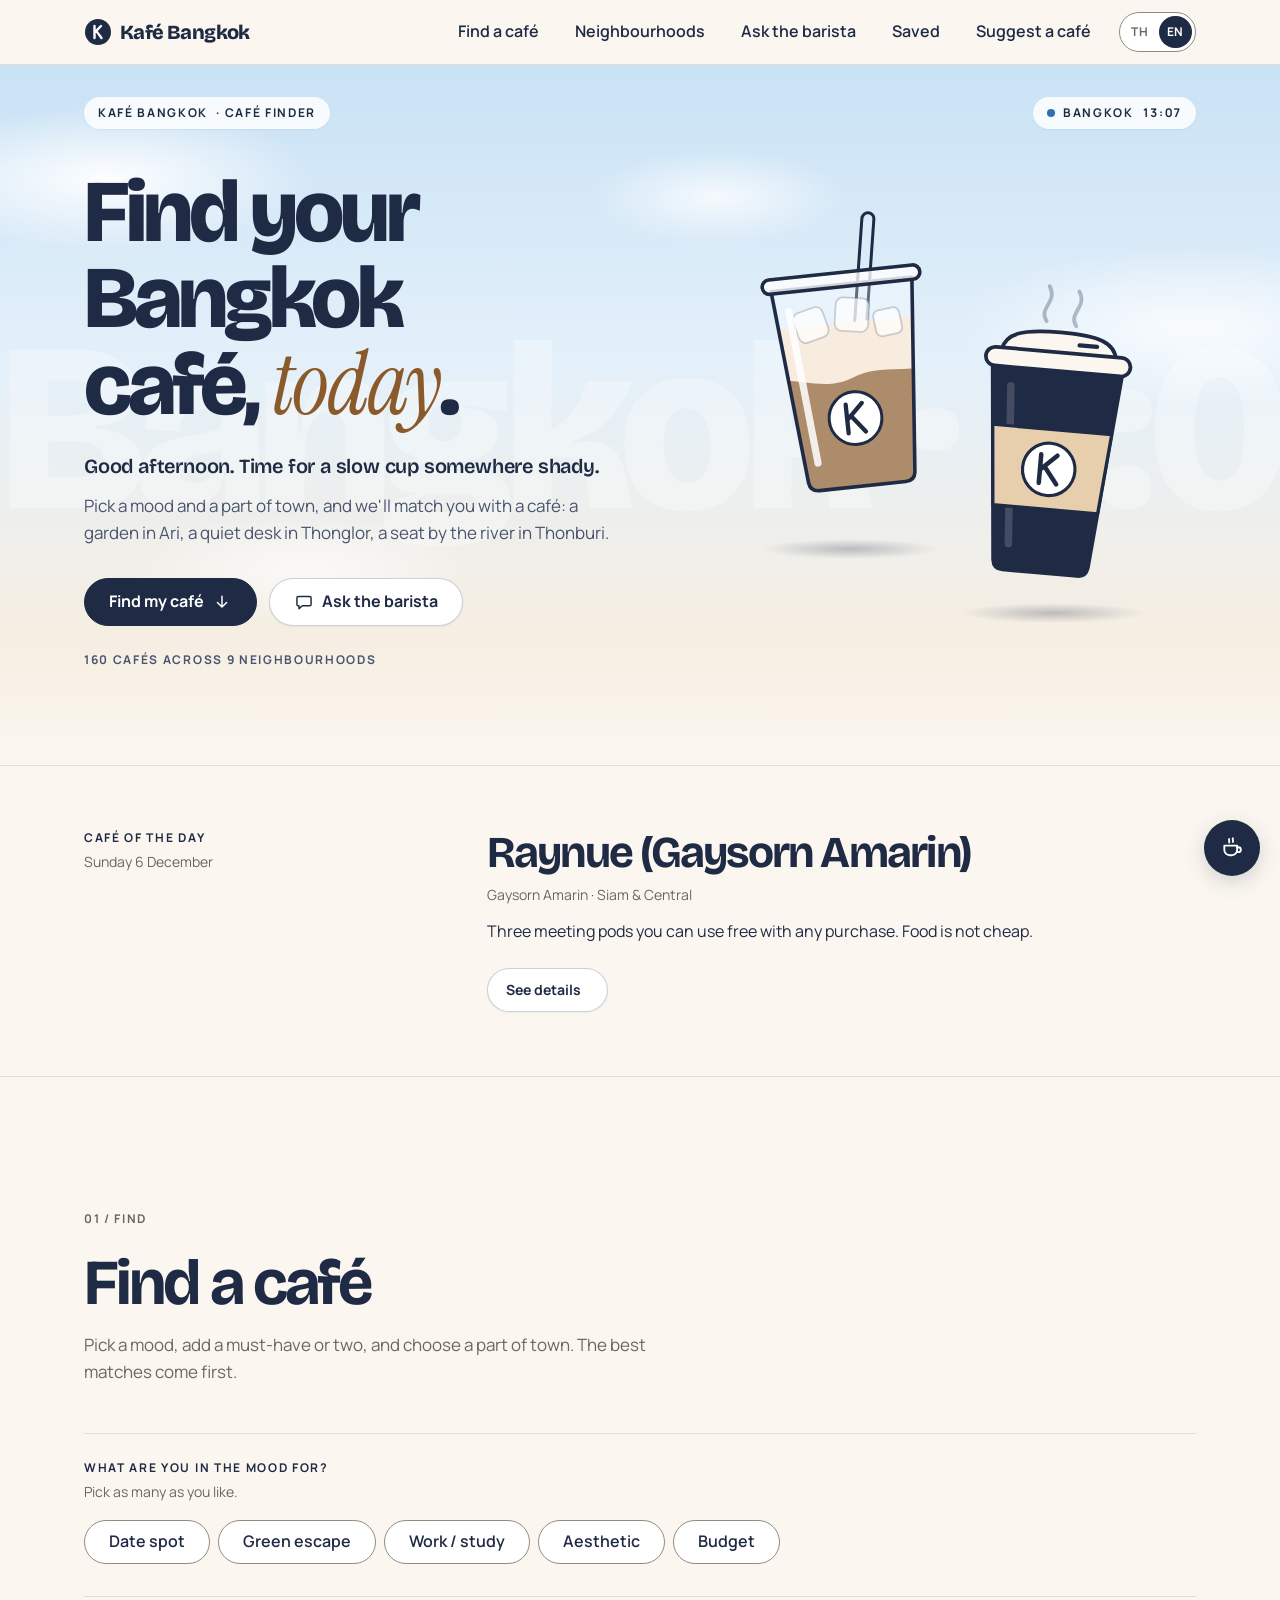
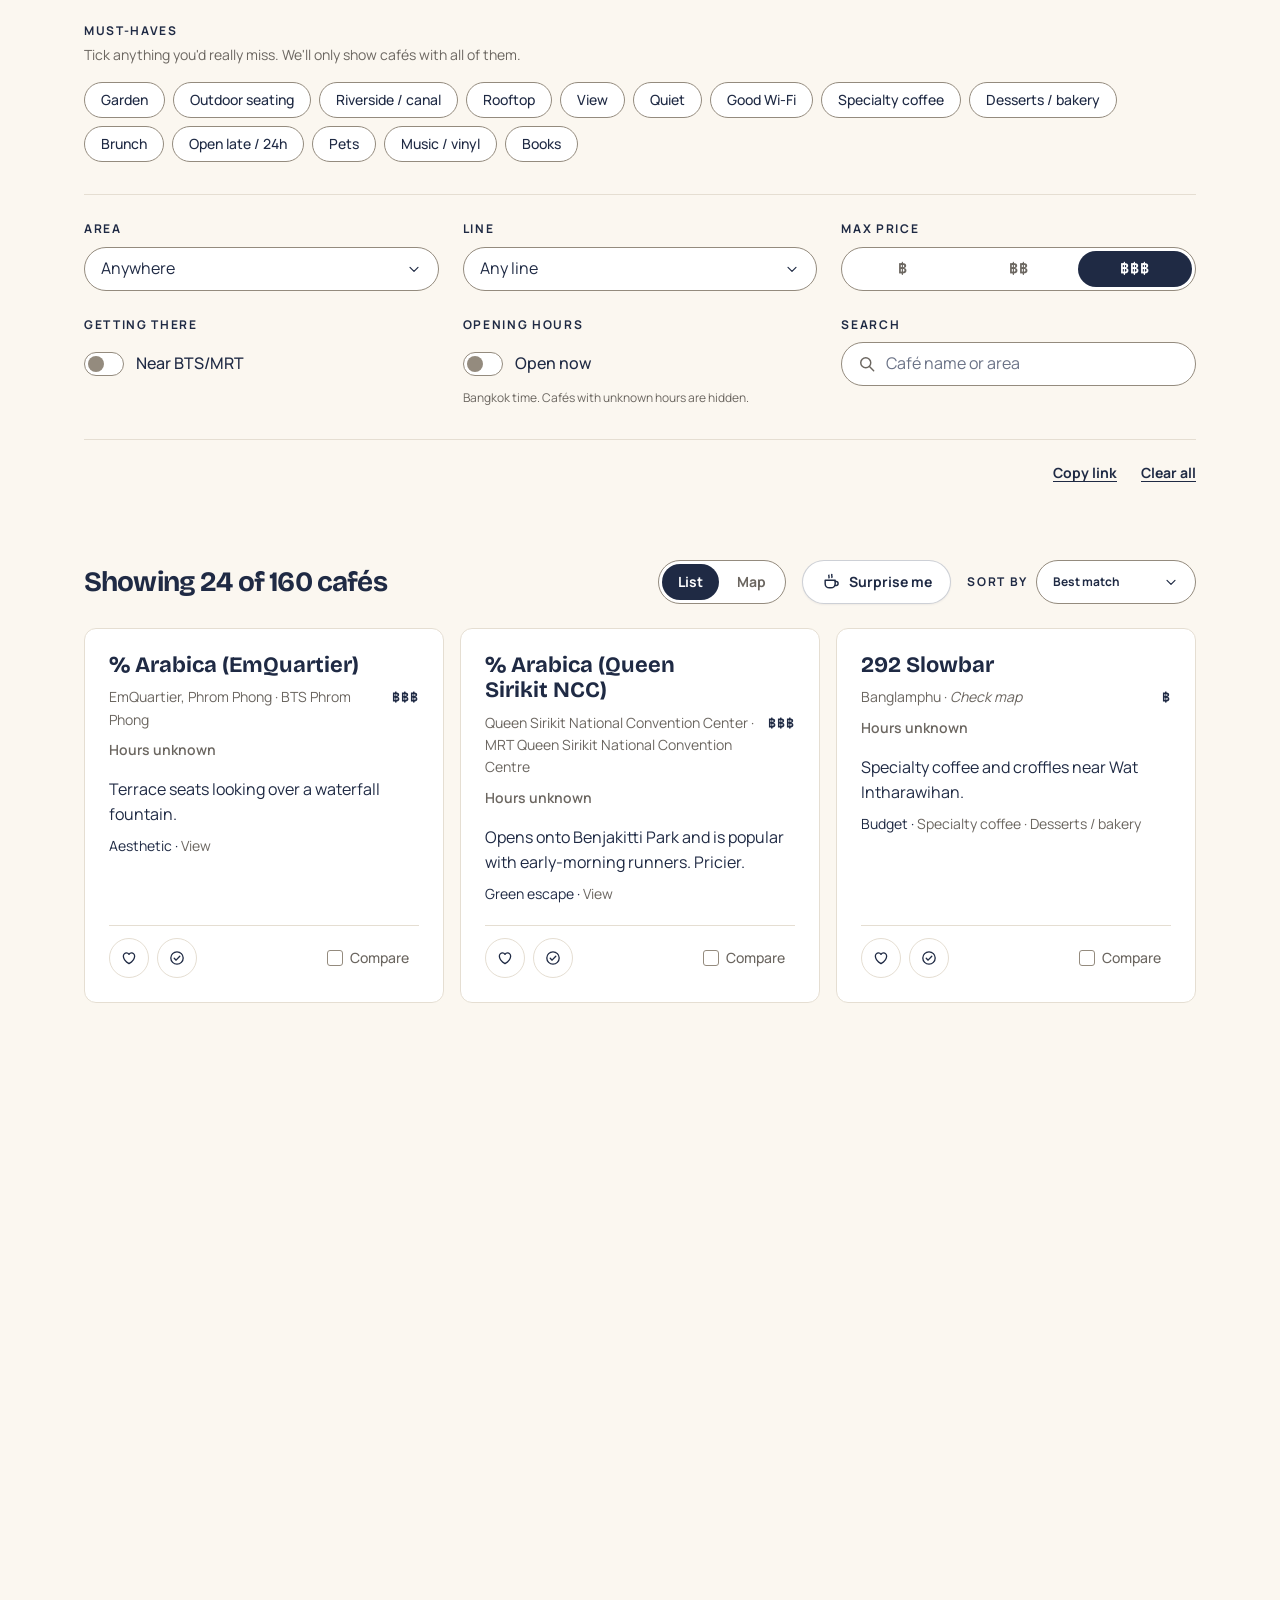
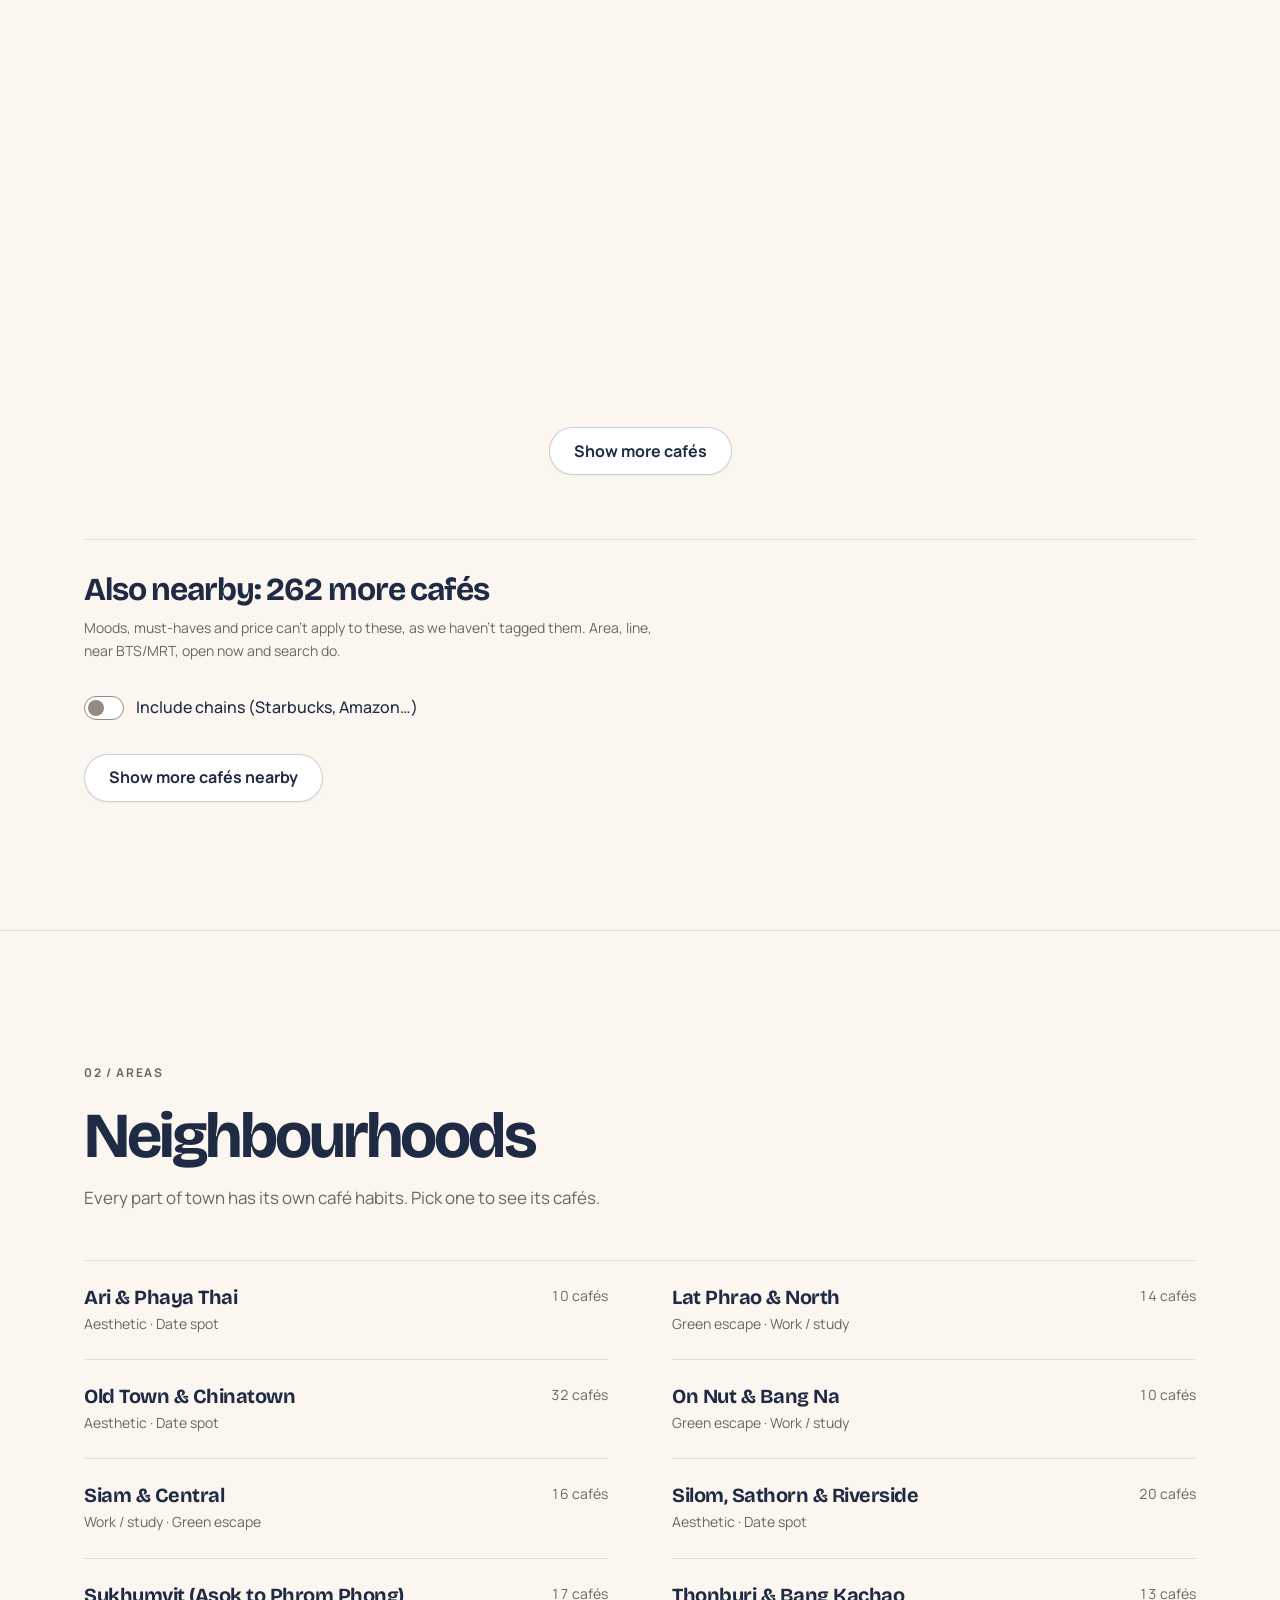
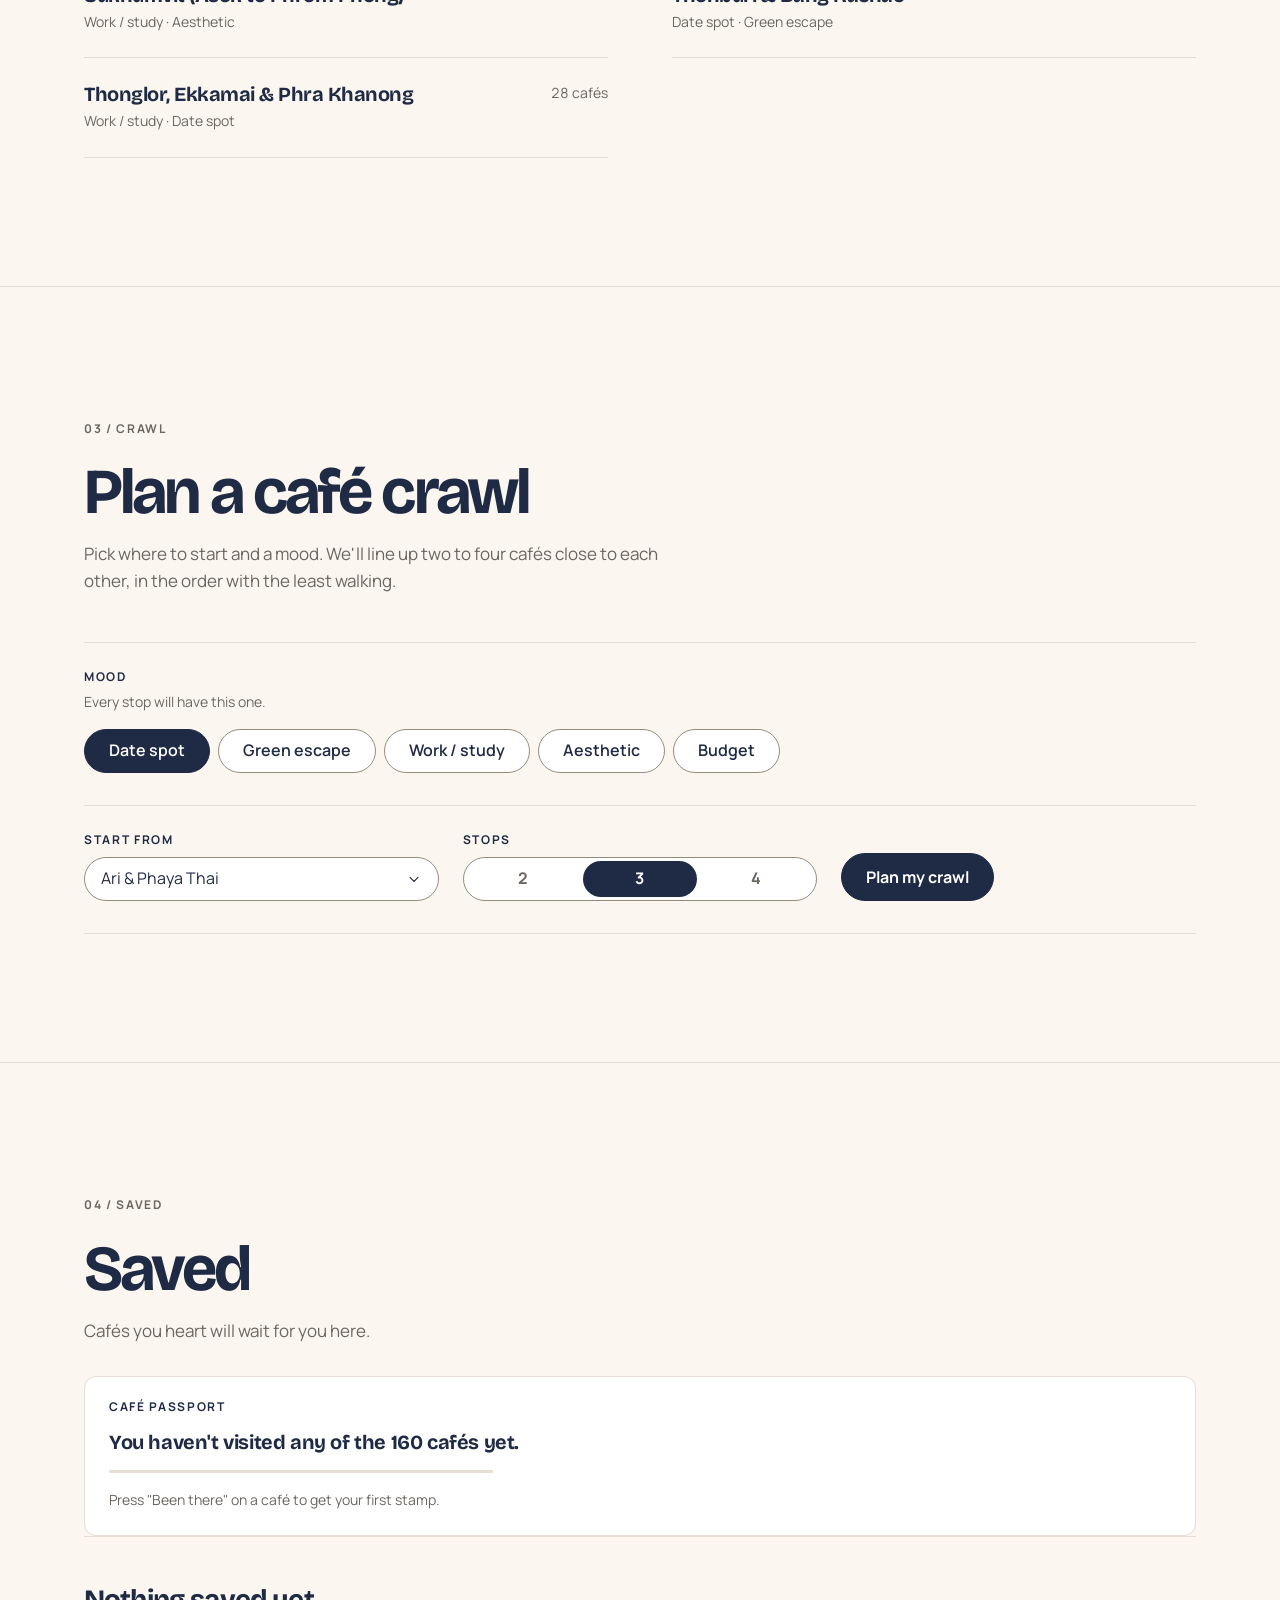
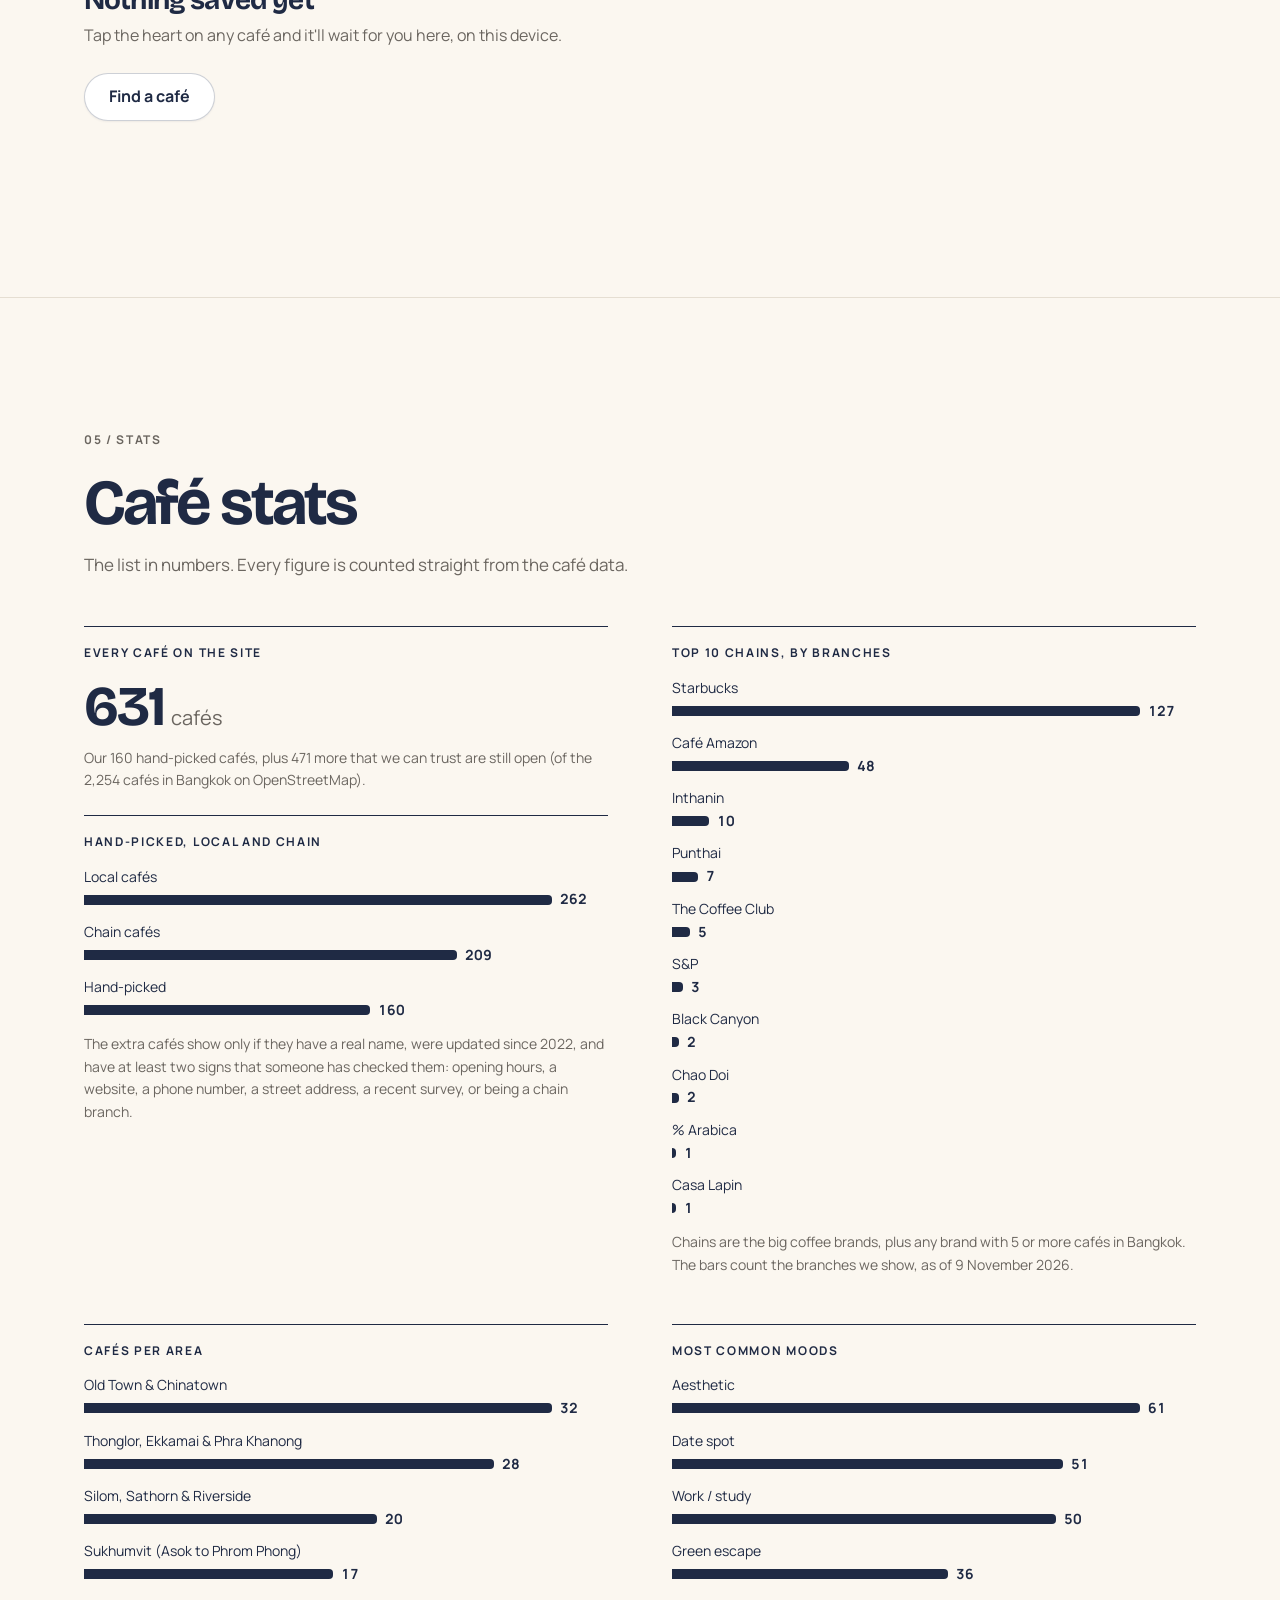
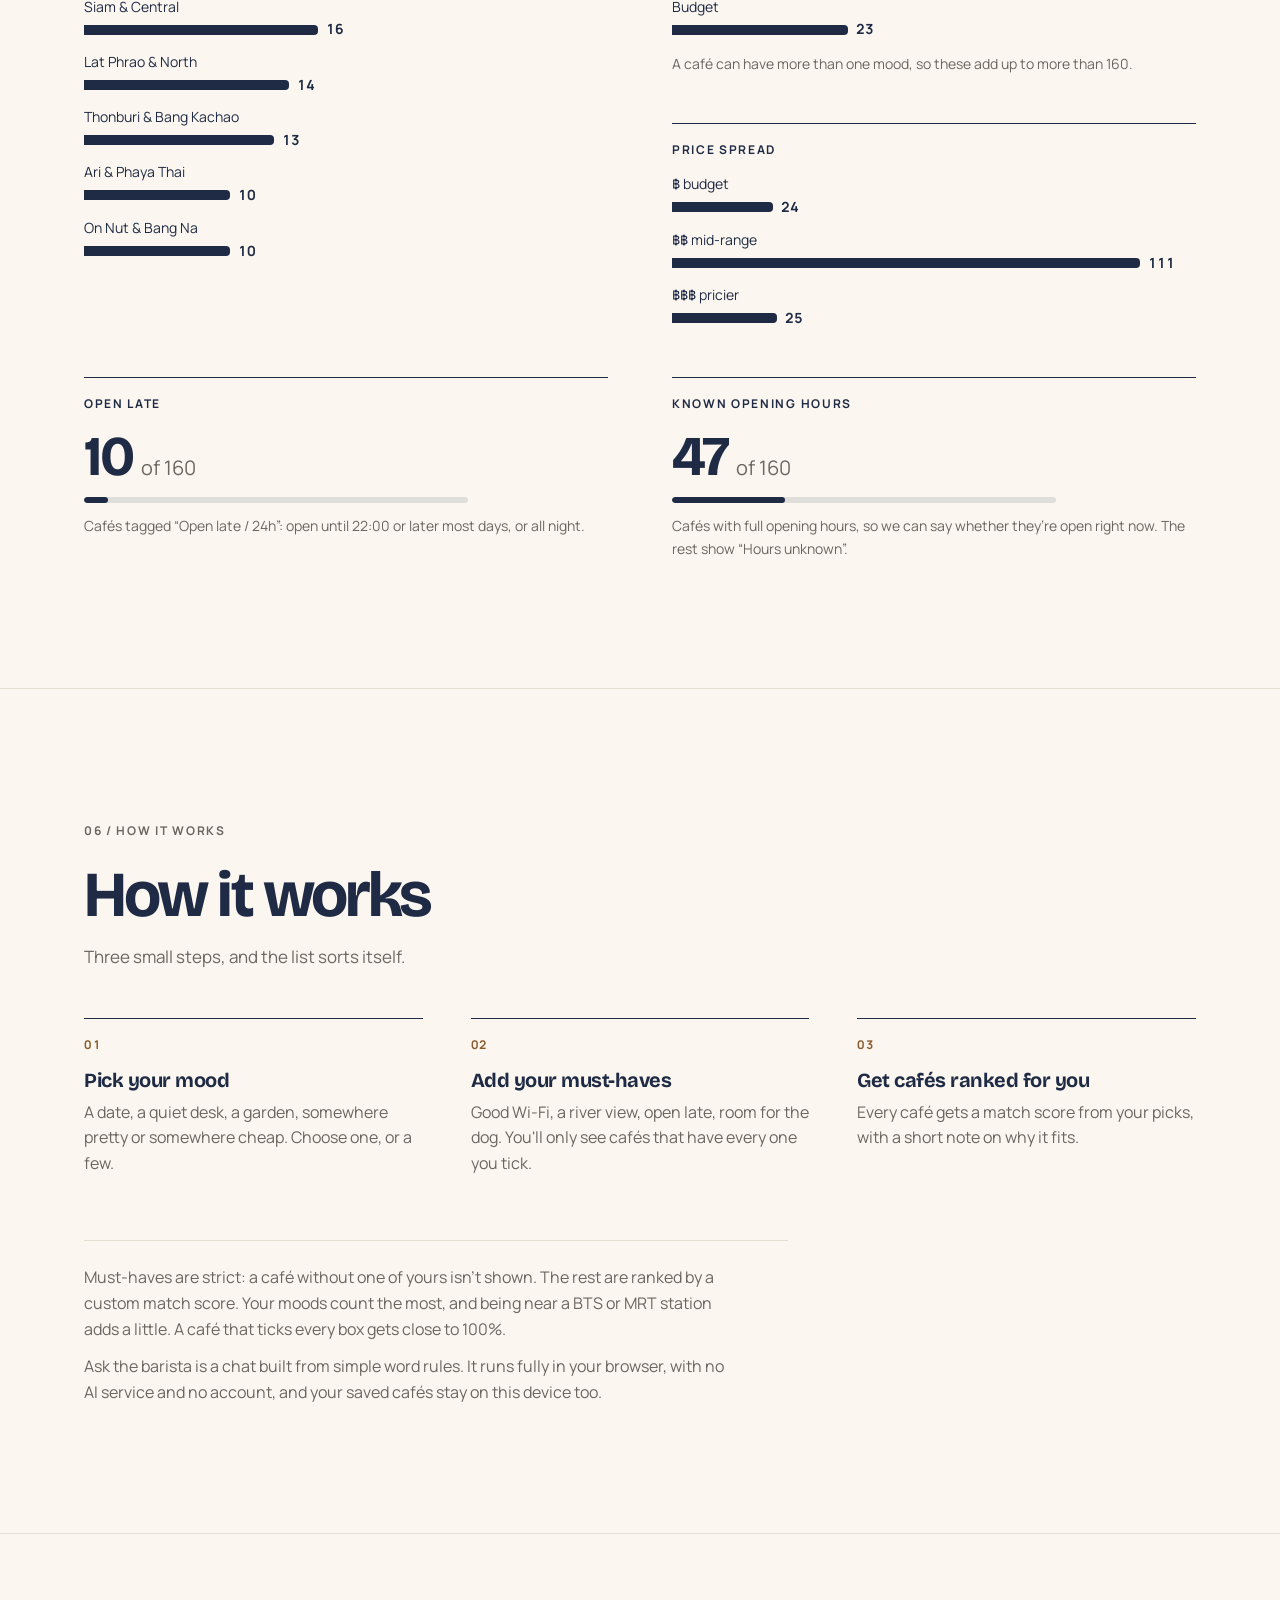
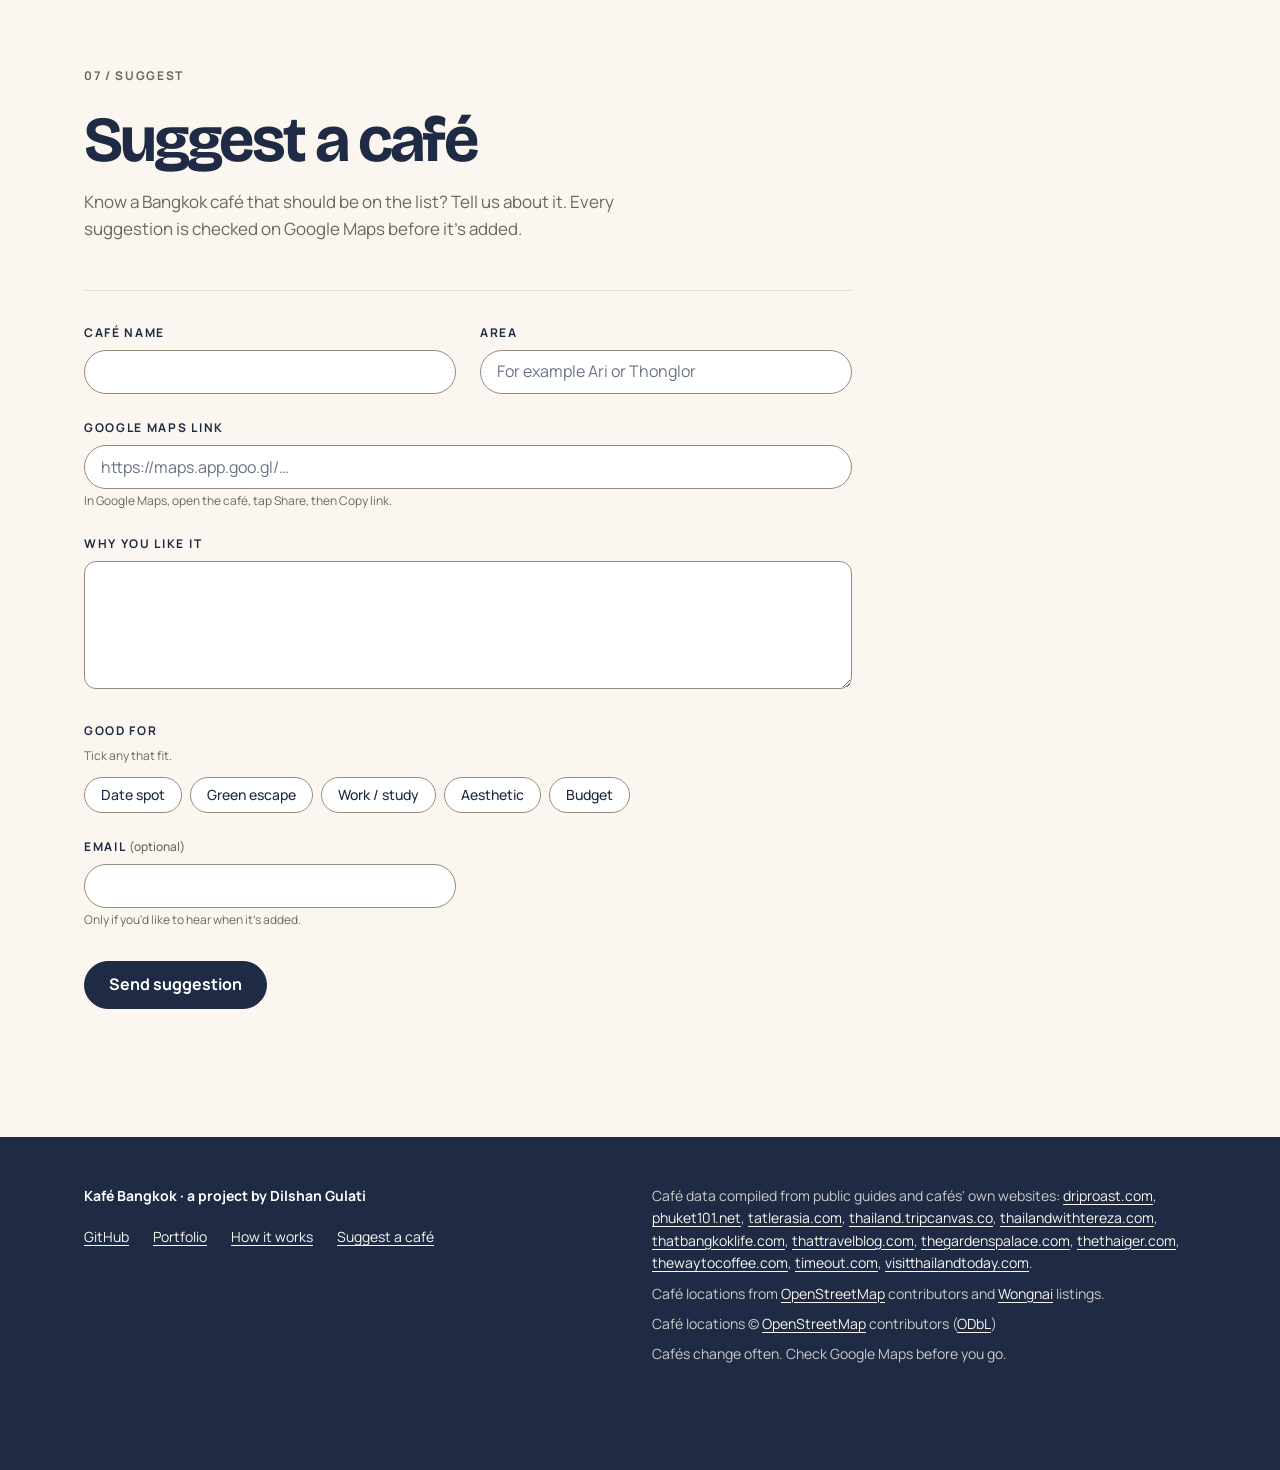
==== commit eebd3c05: "Use the renamed GitHub account in links" ====
--- a/index.html
+++ b/index.html
@@ -7,15 +7,16 @@
   <meta name="description" content="Find a Bangkok café that fits your mood: a garden to sit in, a quiet place to work, a date spot or somewhere cheap and cheerful. Cafés ranked for you, with a note on why each one fits.">
   <meta name="theme-color" content="#FBF7F0">
   <link rel="icon" href="favicon.svg" type="image/svg+xml">
+  <link rel="canonical" href="https://kafe-bangkok.pages.dev/">
 
   <!-- Open Graph: the title, text and picture shown when the link is shared.
-       og:image and og:url must be full addresses: change them to your Netlify address. -->
+       og:image and og:url must be full addresses (the live site is kafe-bangkok.pages.dev). -->
   <meta property="og:type" content="website">
   <meta property="og:site_name" content="Kafé Bangkok">
   <meta property="og:title" content="Kafé Bangkok · find a café that fits your mood">
   <meta property="og:description" content="Pick a mood and a part of town, and get Bangkok cafés ranked for you, with a note on why each one fits.">
-  <meta property="og:url" content="https://kafe-bangkok.netlify.app/">
-  <meta property="og:image" content="https://kafe-bangkok.netlify.app/images/og-image.png">
+  <meta property="og:url" content="https://kafe-bangkok.pages.dev/">
+  <meta property="og:image" content="https://kafe-bangkok.pages.dev/images/og-image.png">
   <meta property="og:image:width" content="1200">
   <meta property="og:image:height" content="630">
   <meta property="og:image:alt" content="An iced coffee and a navy hot cup, each with a K mark, floating in a soft morning sky next to the words Find your Bangkok café, today">
@@ -575,12 +576,12 @@
         <h2 id="suggest-title" data-i18n="suggest.title">Suggest a café</h2>
         <p class="section__intro" data-i18n="suggest.intro">Know a Bangkok café that should be on the list? Tell us about it. Every suggestion is checked on Google Maps before it's added.</p>
 
-        <!-- Netlify Forms: data-netlify="true" asks Netlify to collect what this
-             form sends (see js/suggest.js). netlify-honeypot names the hidden
-             spam trap below. "name" is what the form is called in Netlify. -->
-        <form id="suggest-form" class="suggest-form" name="suggest-cafe" method="POST" data-netlify="true" netlify-honeypot="bot-field">
+        <!-- The form posts to /api/suggest, a Cloudflare Pages Function
+             (functions/api/suggest.js) that saves each suggestion. With
+             JavaScript, js/suggest.js sends it in the background instead. -->
+        <form id="suggest-form" class="suggest-form" name="suggest-cafe" method="POST" action="/api/suggest">
           <!-- The honeypot: hidden from people, but spam bots fill it in, and
-               Netlify throws away anything that has it filled in -->
+               the server quietly ignores anything that has it filled in -->
           <p hidden>
             <label>Leave this empty: <input name="bot-field" tabindex="-1" autocomplete="off"></label>
           </p>
@@ -611,7 +612,7 @@
               <p id="suggest-why-error" class="field__error" data-error-for="why" hidden></p>
             </div>
 
-            <!-- Netlify has to see a field called "moods[]" here in the HTML.
+            <!-- Written here so the form works without JavaScript.
                  suggest.js rebuilds these boxes from meta.moods in cafes.json. -->
             <fieldset class="field field--wide" aria-describedby="suggest-moods-hint suggest-moods-error">
               <legend class="field__label" data-i18n="suggest.goodFor">Good for</legend>
@@ -660,8 +661,8 @@
         </p>
         <!-- Source code and portfolio -->
         <ul class="site-footer__links">
-          <li><a href="https://github.com/dilshangulati07-crypto/kafe-bangkok">GitHub</a></li>
-          <li><a href="https://dilshanportfolio1.netlify.app" data-i18n="footer.portfolio">Portfolio</a></li>
+          <li><a href="https://github.com/dilshangulati07/kafe-bangkok">GitHub</a></li>
+          <li><a href="https://dilshangulati.pages.dev" data-i18n="footer.portfolio">Portfolio</a></li>
           <li><a href="#how-it-works" data-i18n="footer.how">How it works</a></li>
           <li><a href="#suggest" data-i18n="footer.suggest">Suggest a café</a></li>
         </ul>
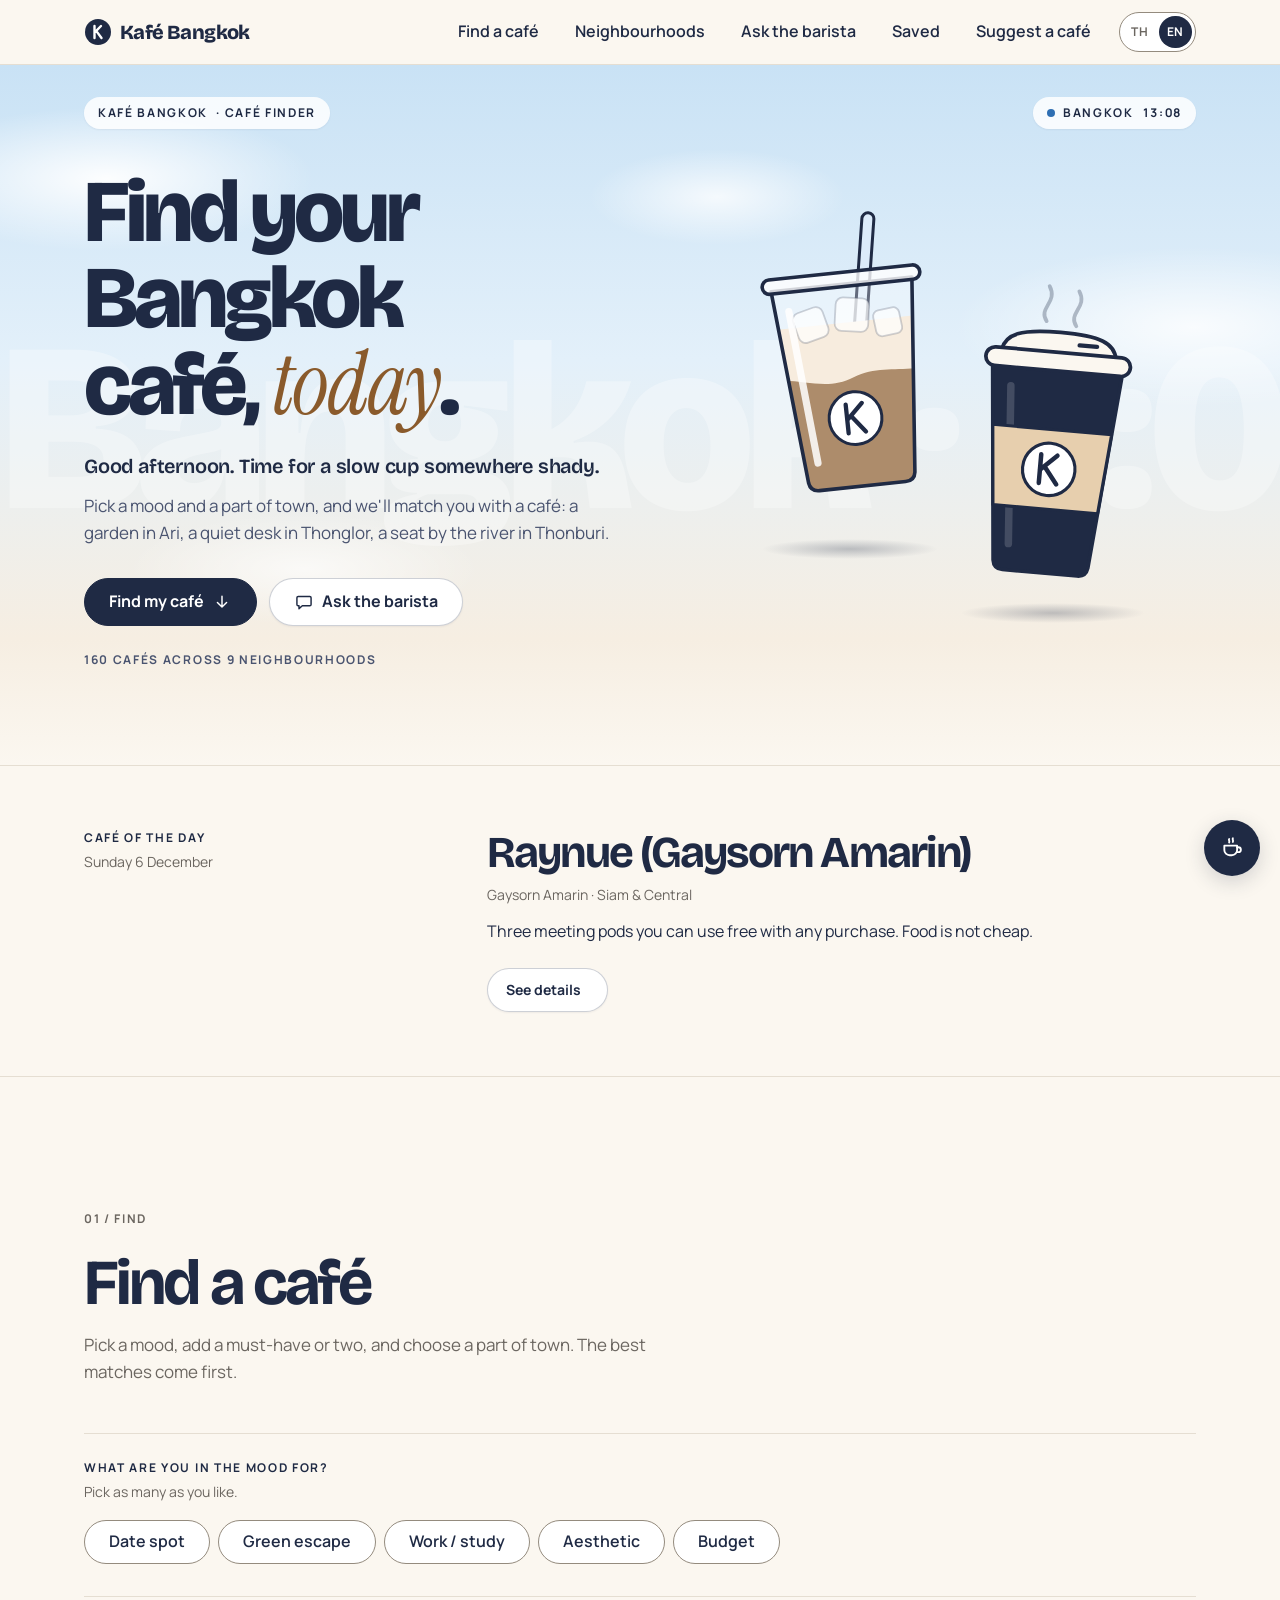
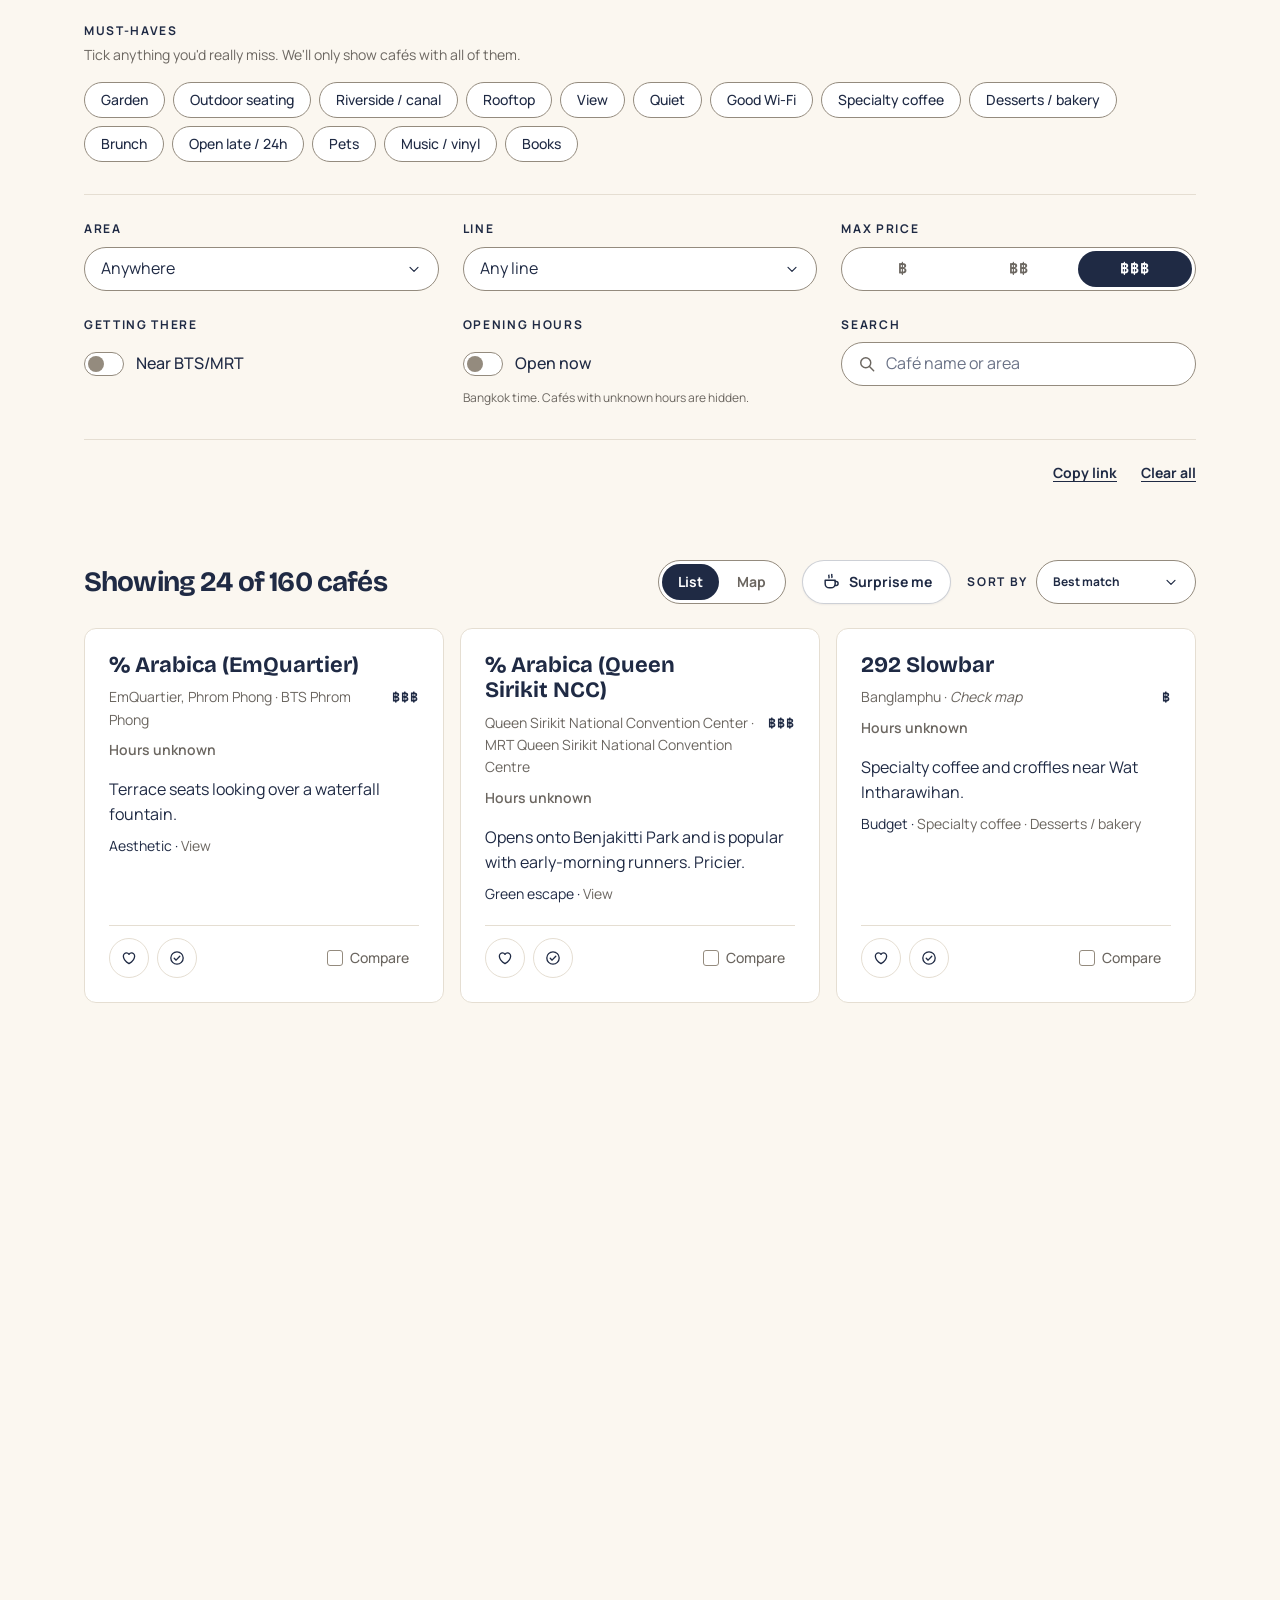
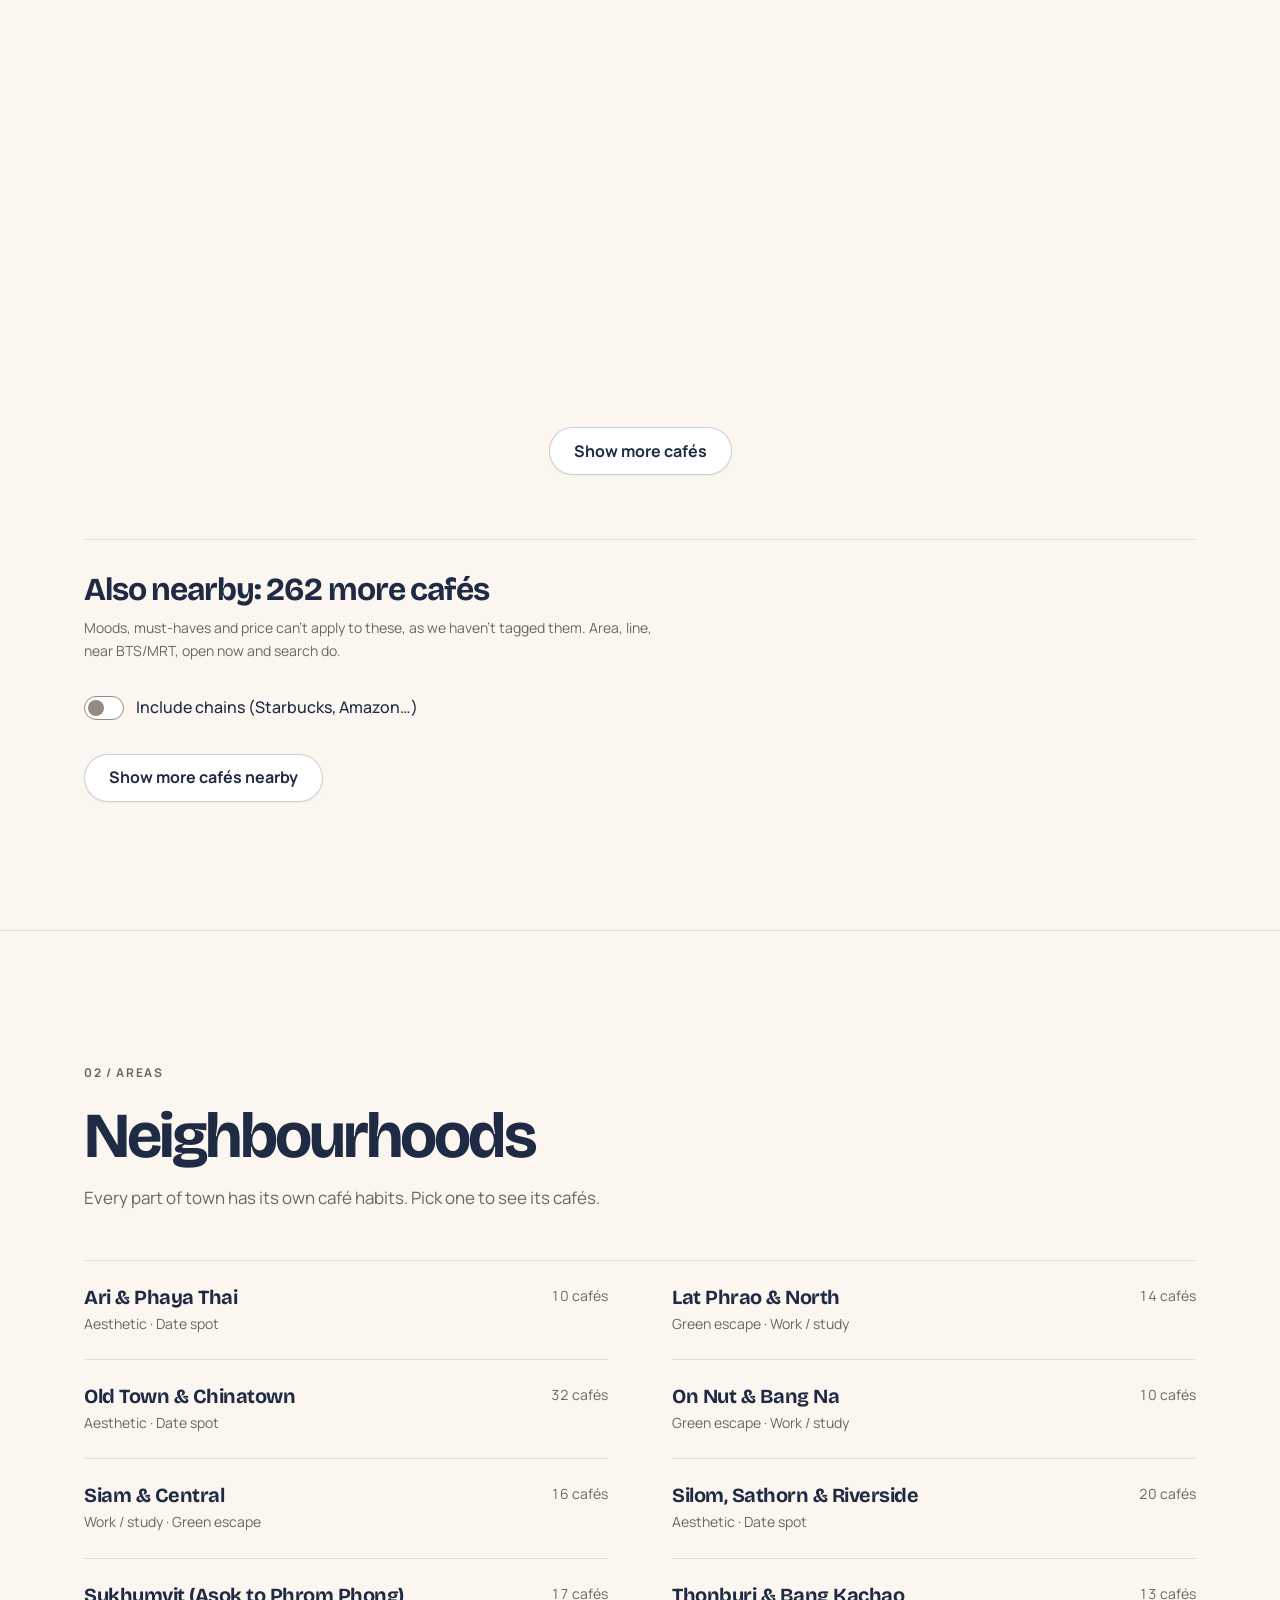
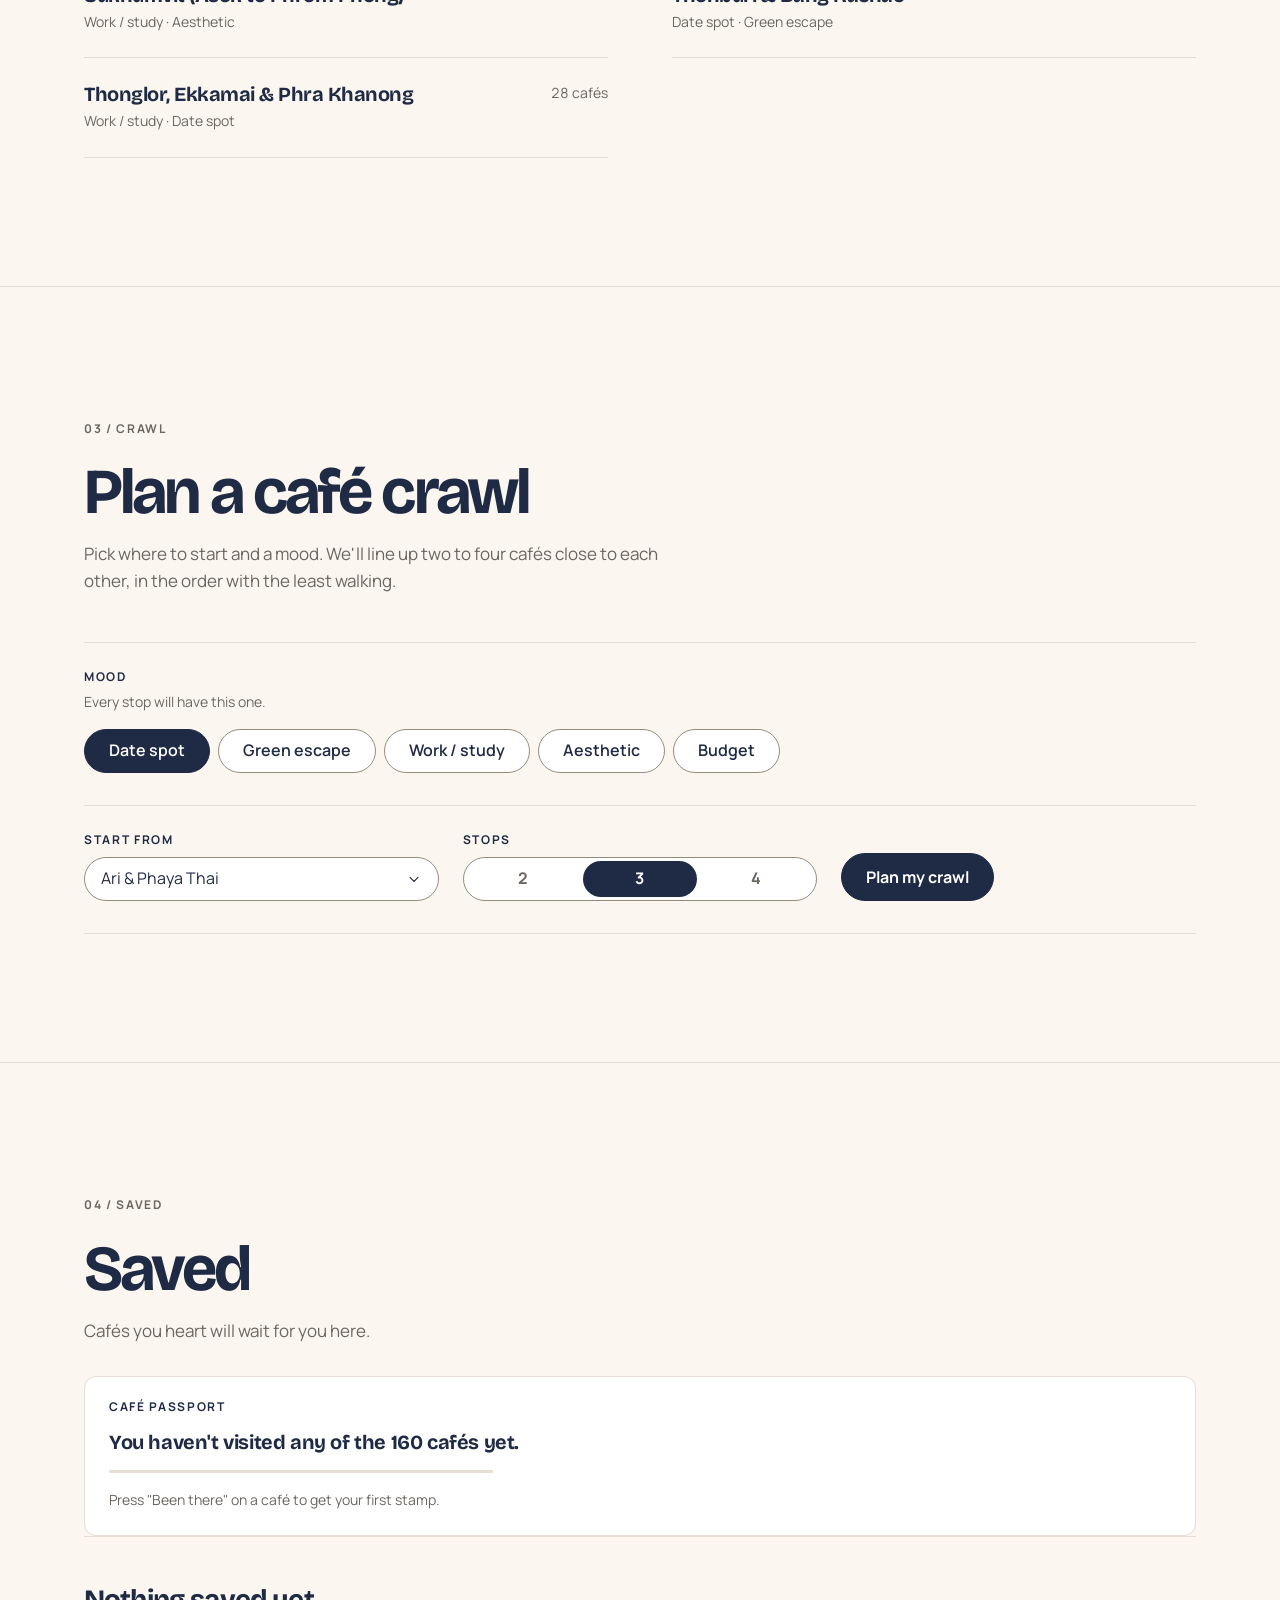
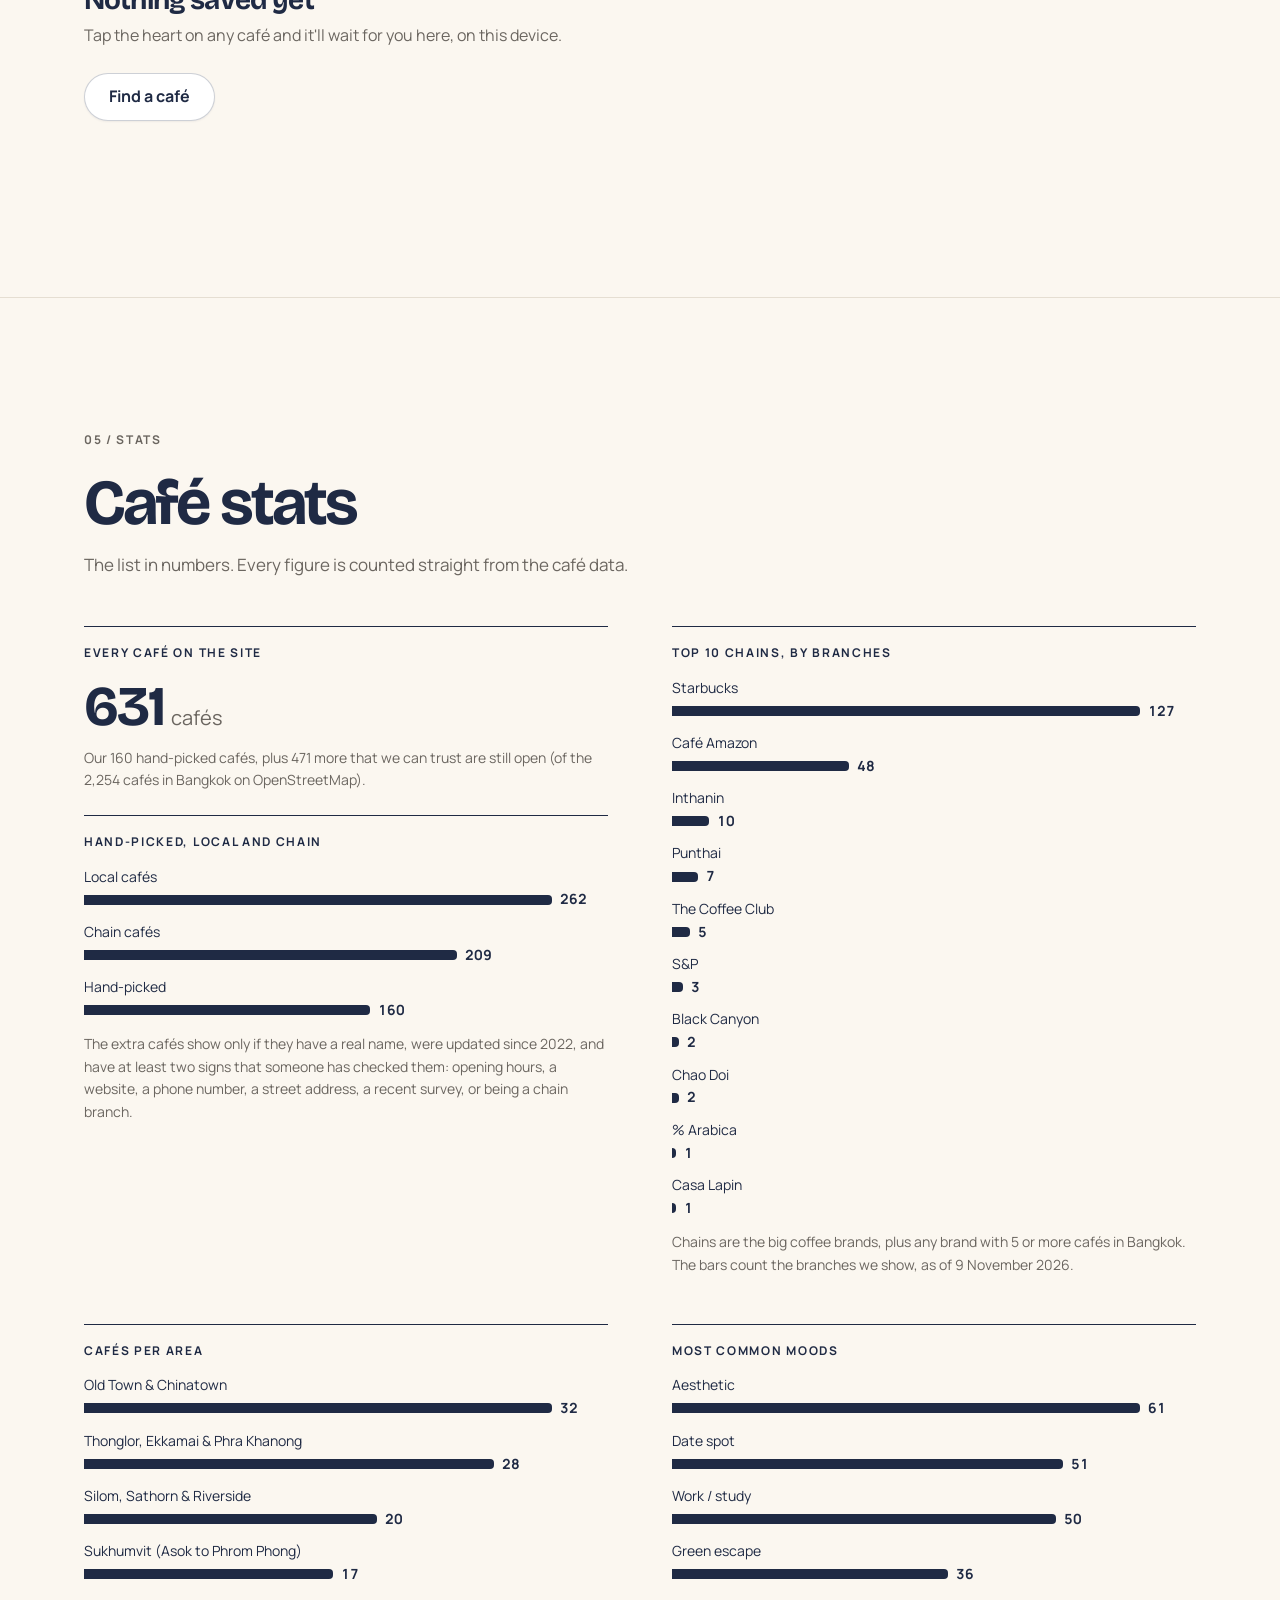
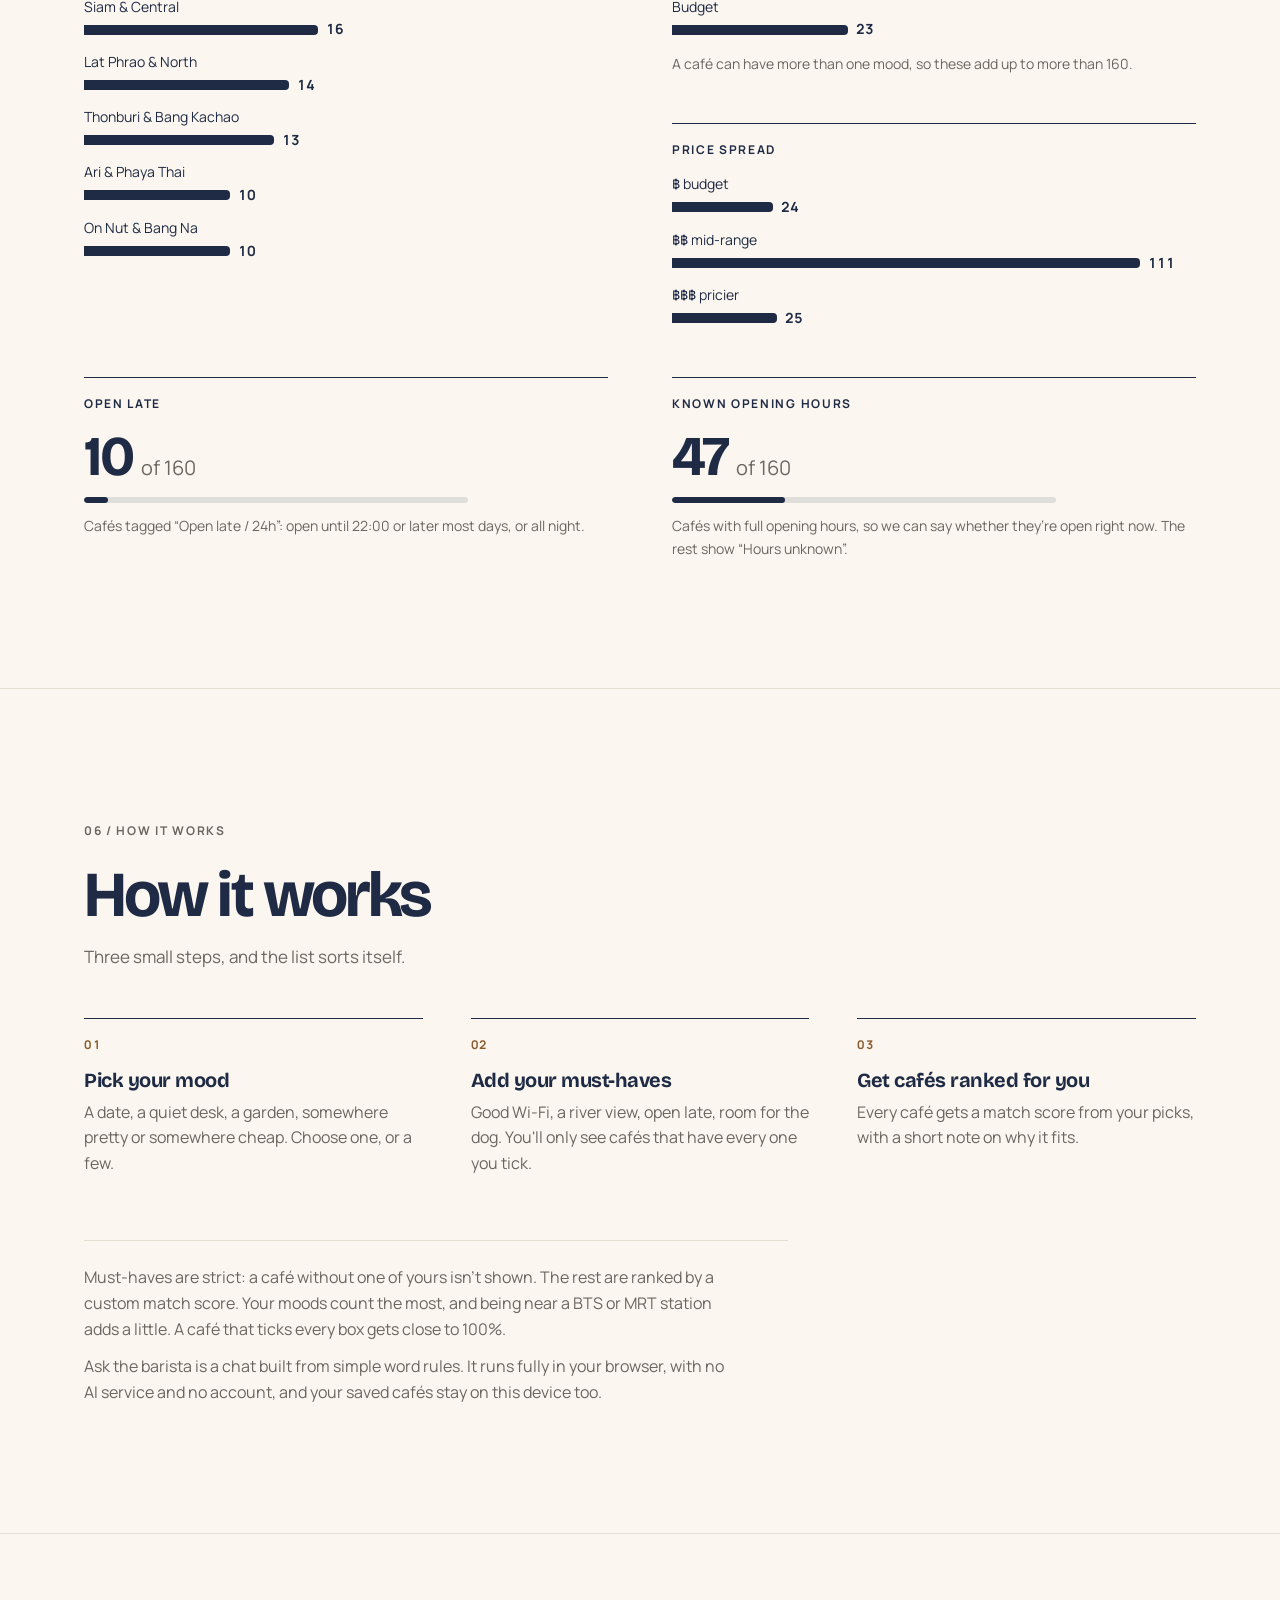
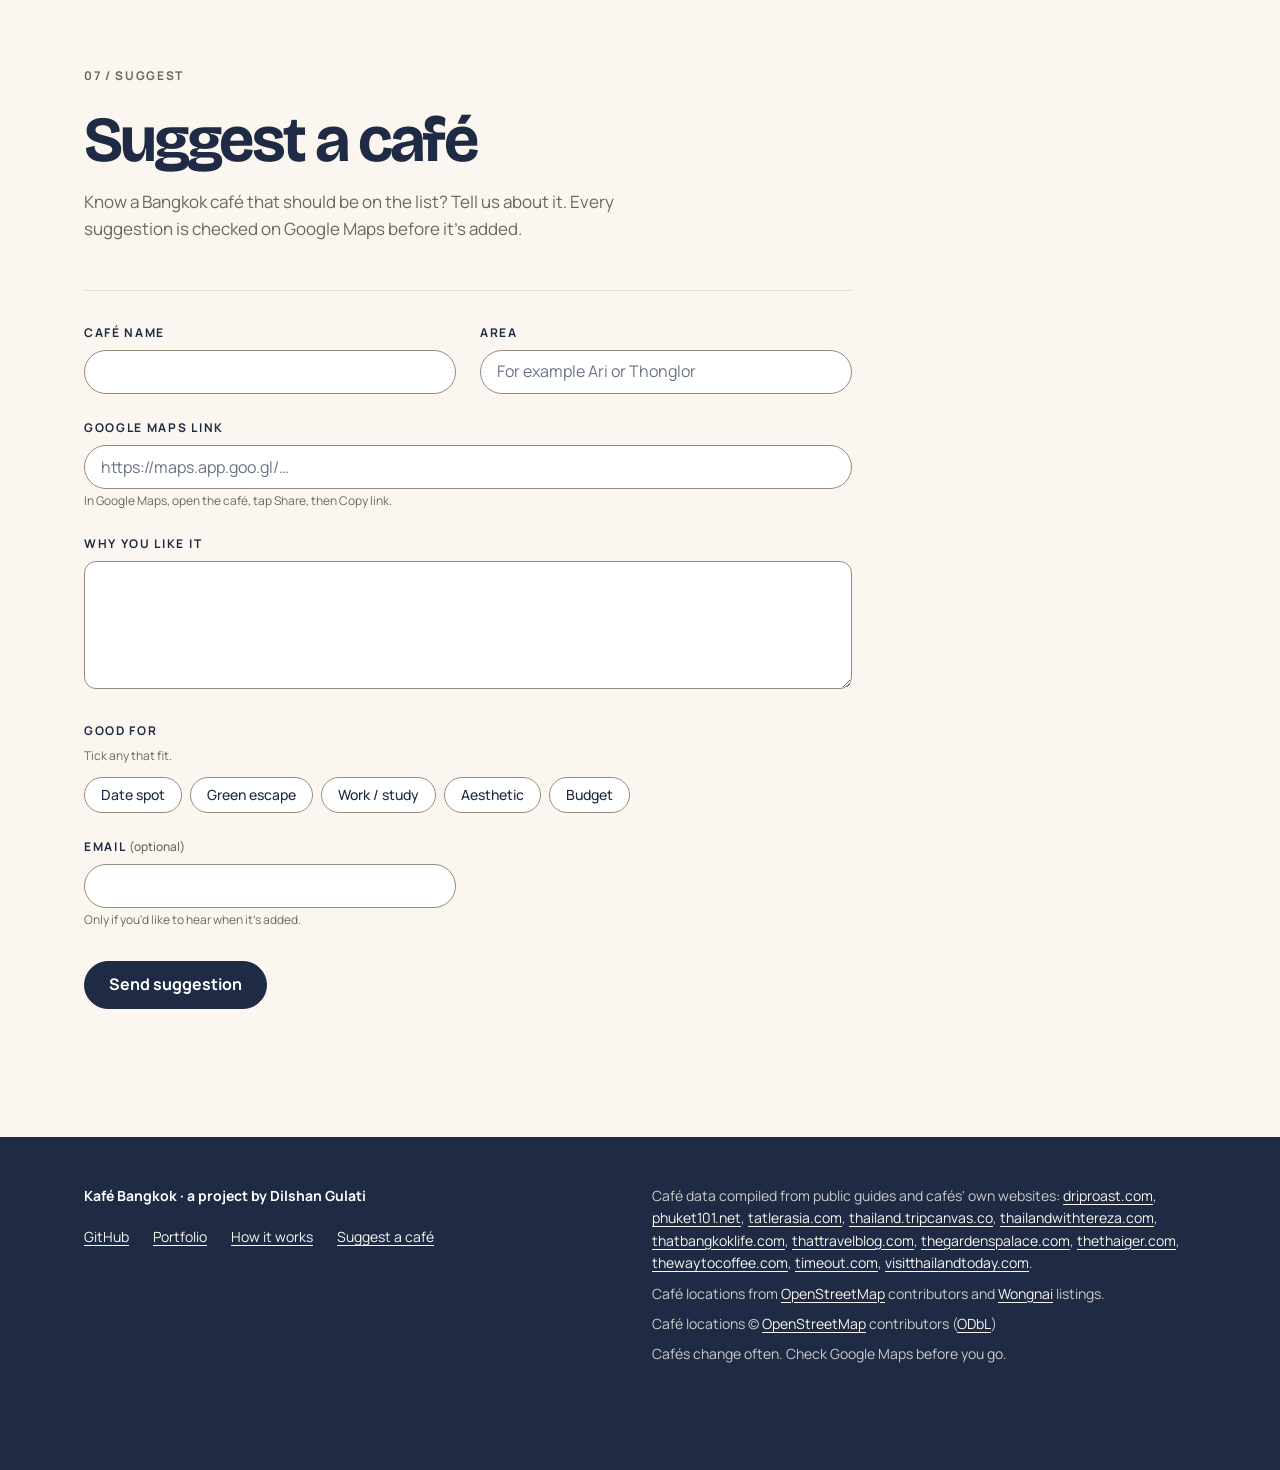
==== commit 9e1b5e11: "Load fonts without blocking the page" ====
--- a/index.html
+++ b/index.html
@@ -25,11 +25,13 @@
   <!-- Fonts: Bricolage Grotesque (headings), Instrument Serif italic (accent words and notes), Manrope (text) -->
   <link rel="preconnect" href="https://fonts.googleapis.com">
   <link rel="preconnect" href="https://fonts.gstatic.com" crossorigin>
-  <link rel="stylesheet" href="https://fonts.googleapis.com/css2?family=Bricolage+Grotesque:opsz,wght@12..96,600..800&family=Instrument+Serif:ital@0;1&family=Manrope:wght@400;500;600;700&display=swap">
+  <link rel="stylesheet" href="https://fonts.googleapis.com/css2?family=Bricolage+Grotesque:opsz,wght@12..96,600..800&family=Instrument+Serif:ital@0;1&family=Manrope:wght@400;500;600;700&display=swap" media="print" onload="this.media='all'">
+  <noscript><link rel="stylesheet" href="https://fonts.googleapis.com/css2?family=Bricolage+Grotesque:opsz,wght@12..96,600..800&family=Instrument+Serif:ital@0;1&family=Manrope:wght@400;500;600;700&display=swap"></noscript>
   <!-- Manrope has no ฿ sign, so prices get it from Noto Sans Thai. "text=฿" asks
        Google for a tiny file with only that one character in it. (When Thai is
        switched on, js/i18n.js loads the whole of Noto Sans Thai for the Thai letters.) -->
-  <link rel="stylesheet" href="https://fonts.googleapis.com/css2?family=Noto+Sans+Thai:wght@500;700&text=%E0%B8%BF&display=swap">
+  <link rel="stylesheet" href="https://fonts.googleapis.com/css2?family=Noto+Sans+Thai:wght@500;700&text=%E0%B8%BF&display=swap" media="print" onload="this.media='all'">
+  <noscript><link rel="stylesheet" href="https://fonts.googleapis.com/css2?family=Noto+Sans+Thai:wght@500;700&text=%E0%B8%BF&display=swap"></noscript>
 
   <link rel="stylesheet" href="css/style.css">
 
